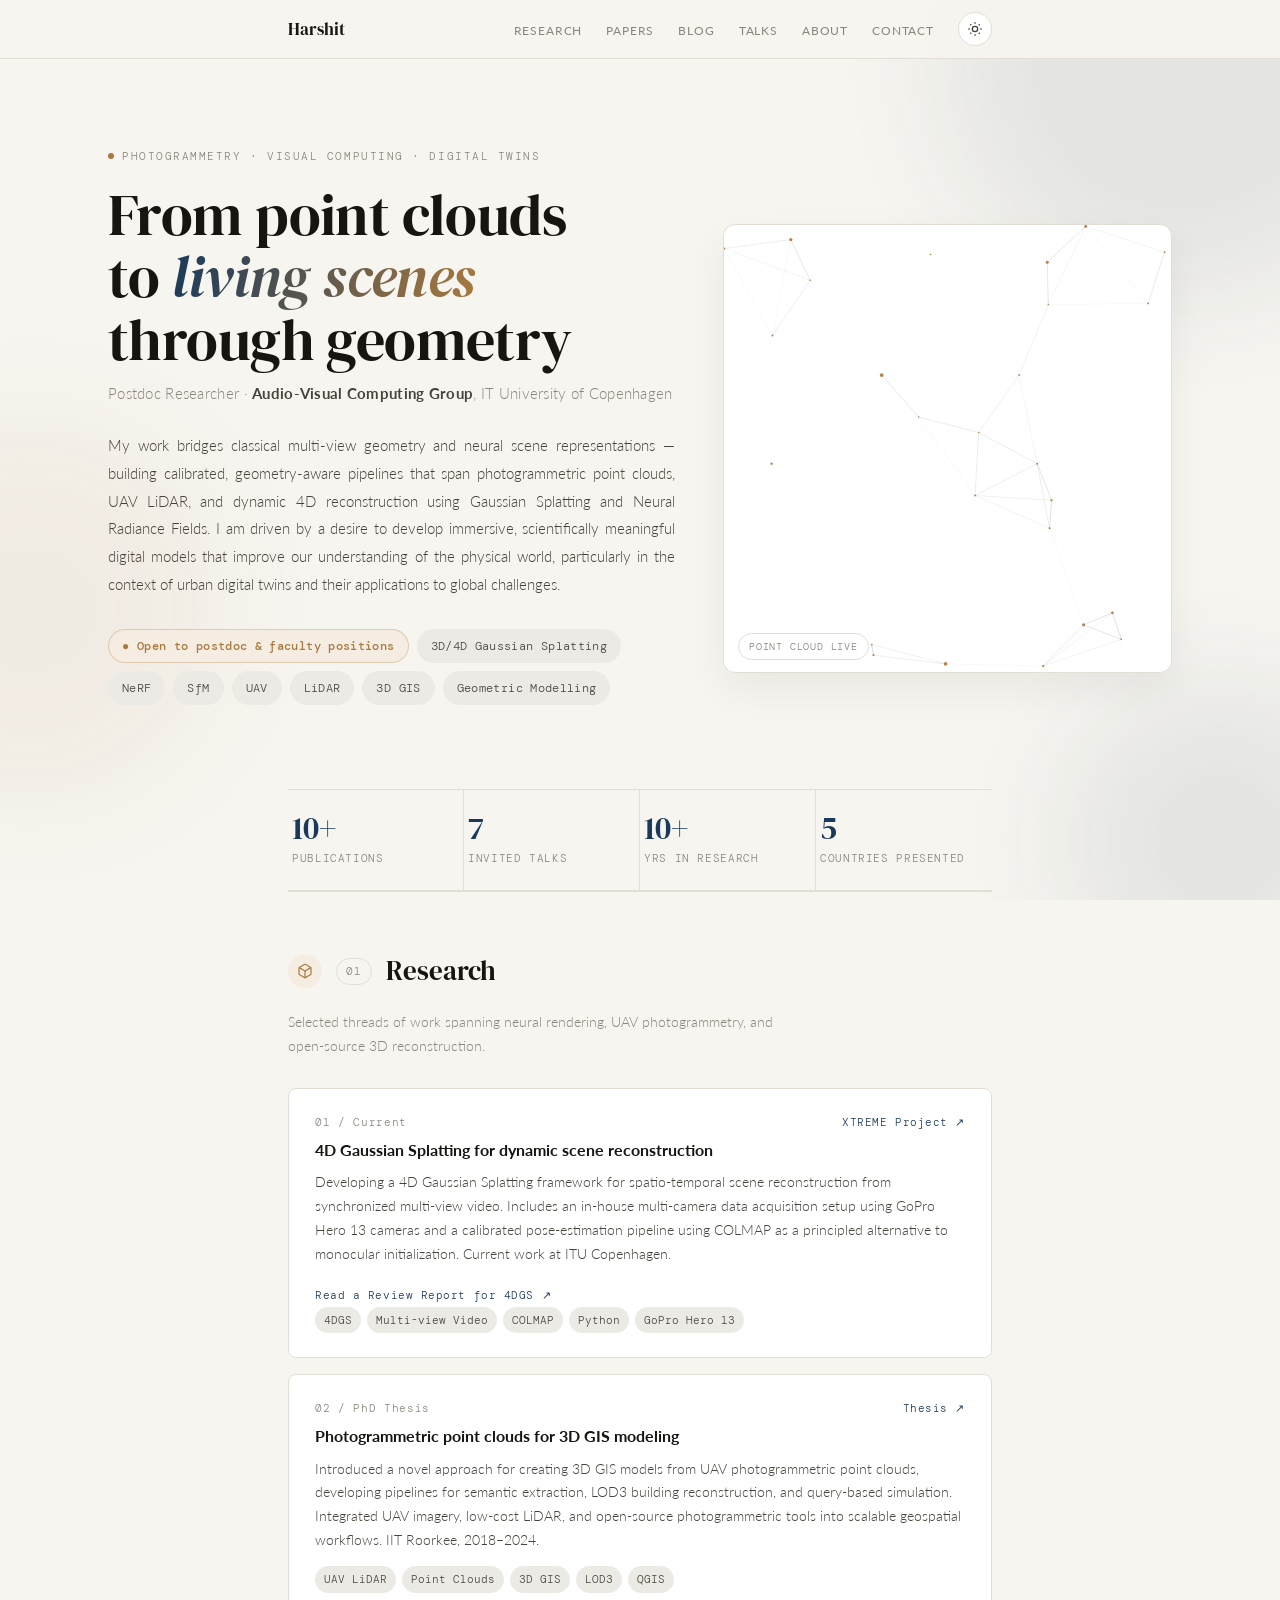
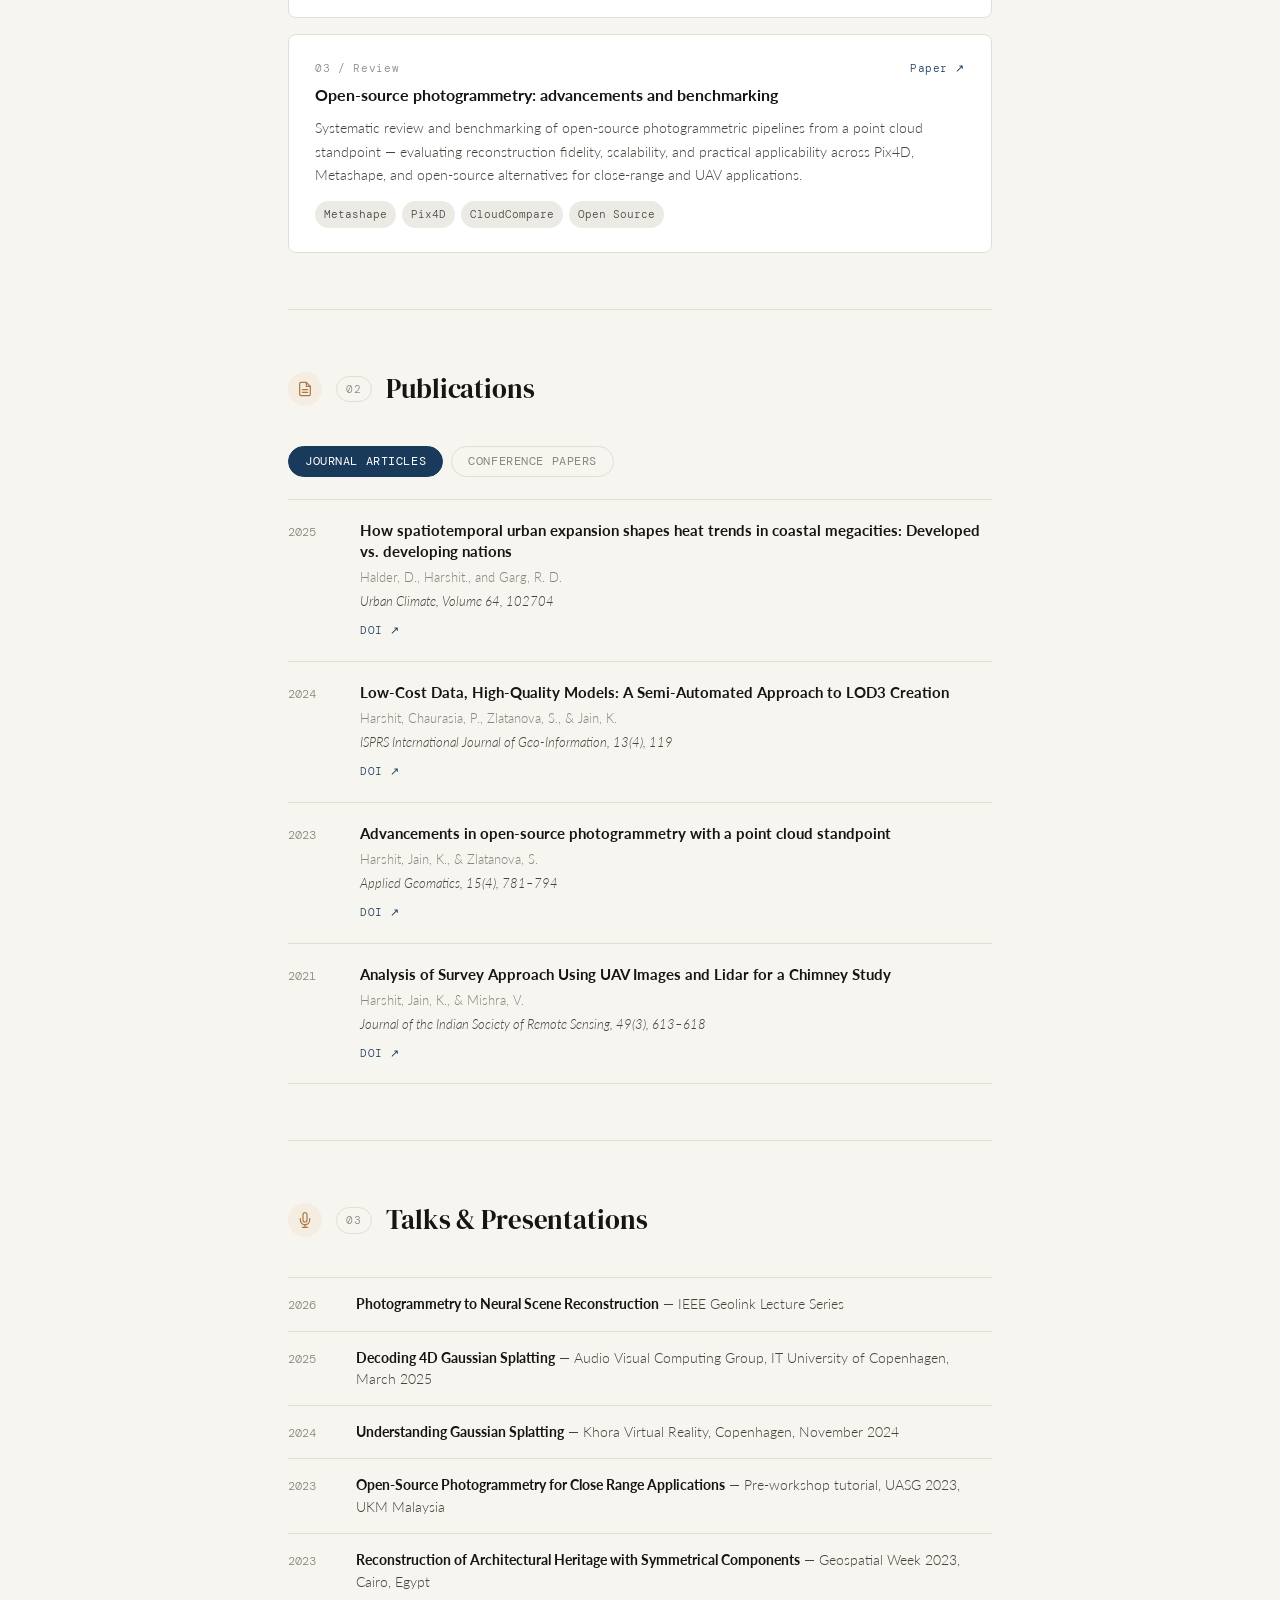
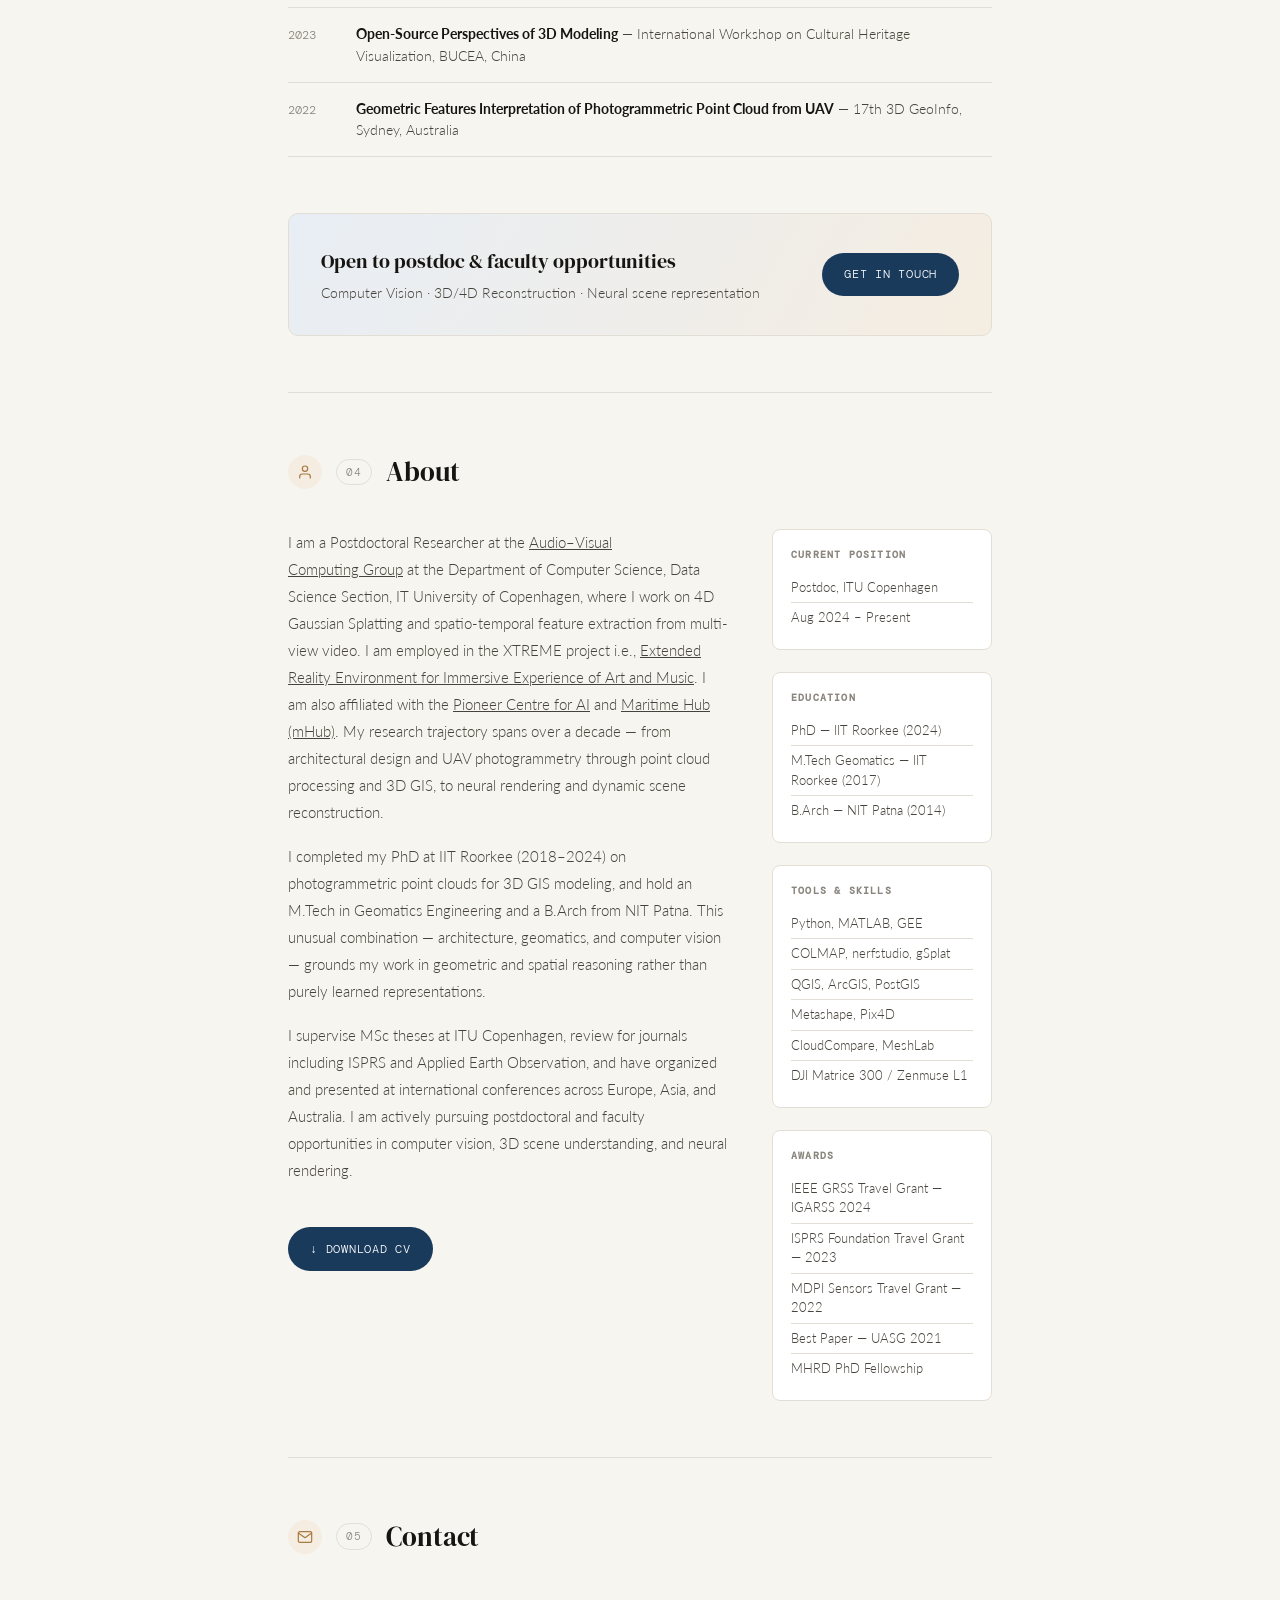
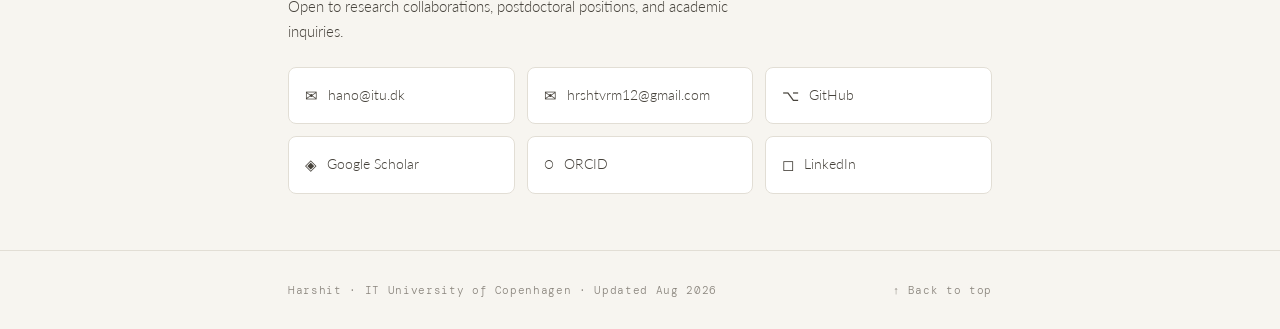
==== index.html @ 1a231827 "Fix HTML links in the about section Updated links in the about section for proper HTML formatting." ====
<!DOCTYPE html>
<html lang="en">
<head>
  <meta charset="UTF-8" />
  <meta name="viewport" content="width=device-width, initial-scale=1.0" />
  <title>Harshit — 3D Reconstruction & Neural Rendering</title>
  <meta name="description" content="Harshit — Postdoctoral Researcher, Audio-Visual Computing Group, IT University of Copenhagen. Research in 3D reconstruction, neural rendering, and digital twins." />
  <link rel="preconnect" href="https://fonts.googleapis.com" />
  <link href="https://fonts.googleapis.com/css2?family=DM+Serif+Display:ital@0;1&family=DM+Mono:wght@400;500&family=Lato:wght@300;400;700&display=swap" rel="stylesheet" />
  <style>
    :root {
      --bg: #f7f5f0;
      --surface: #ffffff;
      --surface-raised: #ffffff;
      --ink: #171511;
      --ink-mid: #47433c;
      --ink-muted: #8a857d;
      --accent: #1a3a5c;
      --accent-2: #a9793f;
      --accent-light: #e8eef5;
      --accent-2-light: #f5ede1;
      --rule: #e2ded5;
      --tag-bg: #eceae4;
      --tag-text: #4a4640;
      --link: #1a3a5c;
      --shadow: rgba(23, 21, 17, 0.06);
      --grad-a: rgba(26, 58, 92, 0.12);
      --grad-b: rgba(169, 121, 63, 0.10);
      --scheme: light;
      color-scheme: light;
    }

    html[data-theme="dark"] {
      --bg: #0f1115;
      --surface: #171a20;
      --surface-raised: #1c2027;
      --ink: #f3f1ea;
      --ink-mid: #c7c2b8;
      --ink-muted: #857f76;
      --accent: #7fa8d9;
      --accent-2: #d9ac6f;
      --accent-light: #1c2a38;
      --accent-2-light: #2b2419;
      --rule: #272b33;
      --tag-bg: #1f232b;
      --tag-text: #c7c2b8;
      --link: #7fa8d9;
      --shadow: rgba(0, 0, 0, 0.35);
      --grad-a: rgba(127, 168, 217, 0.10);
      --grad-b: rgba(217, 172, 111, 0.08);
      color-scheme: dark;
    }

    *, *::before, *::after { box-sizing: border-box; margin: 0; padding: 0; }
    html { scroll-behavior: smooth; }

    body {
      background: var(--bg);
      color: var(--ink);
      font-family: 'Lato', sans-serif;
      font-weight: 300;
      font-size: 16px;
      line-height: 1.7;
      -webkit-font-smoothing: antialiased;
      transition: background 0.3s ease, color 0.3s ease;
      overflow-x: hidden;
    }

    .wrapper { max-width: 760px; margin: 0 auto; padding: 0 28px; position: relative; }
    .wrapper.wide { max-width: 1120px; }

    a { color: inherit; }

    /* Ambient background accents */
    .bg-accent {
      position: fixed; inset: 0; z-index: -1; pointer-events: none; overflow: hidden;
    }
    .bg-accent span {
      position: absolute; border-radius: 50%; filter: blur(60px);
      opacity: 0.7; transition: opacity 0.3s ease, transform 0.6s cubic-bezier(0.16,1,0.3,1);
      will-change: transform;
    }
    .bg-accent .a1 { width: 480px; height: 480px; background: var(--grad-a); top: -180px; right: -140px; }
    .bg-accent .a2 { width: 380px; height: 380px; background: var(--grad-b); top: 420px; left: -160px; }
    .bg-accent .a3 { width: 320px; height: 320px; background: var(--grad-a); bottom: -100px; right: -100px; }

    /* Film-grain texture for depth */
    .grain {
      position: fixed; inset: 0; z-index: -1; pointer-events: none;
      opacity: 0.035; mix-blend-mode: overlay;
      background-image: url("data:image/svg+xml,%3Csvg xmlns='http://www.w3.org/2000/svg' width='200' height='200'%3E%3Cfilter id='n'%3E%3CfeTurbulence type='fractalNoise' baseFrequency='0.9' numOctaves='2' stitchTiles='stitch'/%3E%3C/filter%3E%3Crect width='100%25' height='100%25' filter='url(%23n)'/%3E%3C/svg%3E");
      background-size: 180px 180px;
      transition: opacity 0.3s ease;
    }
    html[data-theme="dark"] .grain { opacity: 0.07; mix-blend-mode: soft-light; }

    /* Nav */
    nav {
      position: sticky; top: 0; z-index: 100;
      background: color-mix(in srgb, var(--bg) 88%, transparent);
      backdrop-filter: blur(10px);
      border-bottom: 1px solid var(--rule);
      transition: background 0.3s ease, border-color 0.3s ease;
    }
    nav .wrapper {
      display: flex; align-items: center;
      justify-content: space-between; height: 58px;
    }
    .nav-name { font-family: 'DM Serif Display', serif; font-size: 17px; color: var(--ink); text-decoration: none; }
    .nav-right { display: flex; align-items: center; gap: 24px; }
    .nav-links { display: flex; gap: 24px; list-style: none; }
    .nav-links a {
      font-size: 12px; font-weight: 400; letter-spacing: 0.07em;
      text-transform: uppercase; color: var(--ink-muted); text-decoration: none;
      transition: color 0.2s; position: relative;
    }
    .nav-links a::after {
      content: ""; position: absolute; left: 0; bottom: -4px; width: 0; height: 1px;
      background: var(--accent); transition: width 0.25s ease;
    }
    .nav-links a:hover { color: var(--accent); }
    .nav-links a:hover::after { width: 100%; }

    .theme-toggle {
      width: 34px; height: 34px; border-radius: 50%;
      border: 1px solid var(--rule); background: var(--surface);
      display: flex; align-items: center; justify-content: center;
      cursor: pointer; color: var(--ink-mid); transition: border-color 0.2s, color 0.2s, transform 0.2s;
      flex-shrink: 0;
    }
    .theme-toggle:hover { border-color: var(--accent); color: var(--accent); transform: rotate(14deg); }
    .theme-toggle svg { width: 16px; height: 16px; }
    .theme-toggle .icon-moon { display: none; }
    html[data-theme="dark"] .theme-toggle .icon-sun { display: none; }
    html[data-theme="dark"] .theme-toggle .icon-moon { display: block; }

    .nav-toggle-btn {
      display: none; width: 34px; height: 34px; border-radius: 50%;
      border: 1px solid var(--rule); background: var(--surface); cursor: pointer;
      align-items: center; justify-content: center; color: var(--ink-mid);
    }

    /* Reveal-on-scroll */
    .reveal { opacity: 0; transform: translateY(22px); transition: opacity 0.7s ease, transform 0.7s ease; }
    .reveal.visible { opacity: 1; transform: translateY(0); }
    .reveal-stagger.visible .stagger-item {
      opacity: 1; transform: translateY(0);
    }
    .stagger-item {
      opacity: 0; transform: translateY(16px);
      transition: opacity 0.55s ease, transform 0.55s ease;
    }
    .reveal-stagger.visible .stagger-item:nth-child(1) { transition-delay: 0.02s; }
    .reveal-stagger.visible .stagger-item:nth-child(2) { transition-delay: 0.09s; }
    .reveal-stagger.visible .stagger-item:nth-child(3) { transition-delay: 0.16s; }
    .reveal-stagger.visible .stagger-item:nth-child(4) { transition-delay: 0.23s; }
    .reveal-stagger.visible .stagger-item:nth-child(5) { transition-delay: 0.30s; }
    .reveal-stagger.visible .stagger-item:nth-child(6) { transition-delay: 0.37s; }

    /* Hero */
    .hero { padding: 88px 0 40px; }
    .hero-eyebrow {
      font-family: 'DM Mono', monospace; font-size: 11px;
      letter-spacing: 0.14em; text-transform: uppercase;
      color: var(--ink-muted); margin-bottom: 18px;
      display: flex; align-items: center; gap: 8px;
    }
    .hero-eyebrow .dot {
      width: 6px; height: 6px; border-radius: 50%; background: var(--accent-2);
      display: inline-block; animation: pulse 2.4s ease-in-out infinite;
    }
    .hero h1 {
      font-family: 'DM Serif Display', serif;
      font-size: clamp(38px, 7vw, 58px);
      font-weight: 400; line-height: 1.08;
      color: var(--ink); margin-bottom: 10px;
      letter-spacing: -0.01em;
    }
    .hero h1 em {
      font-style: italic;
      background: linear-gradient(100deg, var(--accent), var(--accent-2));
      -webkit-background-clip: text; background-clip: text; color: transparent;
    }
    .hero-role { font-size: 14.5px; color: var(--ink-muted); margin-bottom: 26px; letter-spacing: 0.02em; }
    .hero-role strong { color: var(--ink-mid); font-weight: 700; }
    .hero-bio {
      font-size: 15px; color: var(--ink-mid);
      max-width: 600px; line-height: 1.85; margin-bottom: 30px;
    }
    .hero-chips { display: flex; flex-wrap: wrap; gap: 8px; margin-bottom: 44px; }
    .chip {
      font-size: 12px; font-family: 'DM Mono', monospace;
      padding: 6px 13px; border-radius: 100px;
      background: var(--tag-bg); color: var(--tag-text); letter-spacing: 0.03em;
      border: 1px solid transparent;
    }
    .chip.highlight {
      background: var(--accent-2-light); color: var(--accent-2);
      border-color: color-mix(in srgb, var(--accent-2) 30%, transparent);
      font-weight: 500;
    }

    /* Hero layout: text + generative visual */
    .hero-grid { display: grid; grid-template-columns: 1fr; gap: 8px; align-items: center; }
    .hero-visual {
      position: relative; aspect-ratio: 16 / 9; border-radius: 12px;
      border: 1px solid var(--rule); background: var(--surface);
      overflow: hidden; margin-bottom: 36px;
      box-shadow: 0 16px 40px var(--shadow);
    }
    .hero-visual canvas { position: absolute; inset: 0; width: 100%; height: 100%; display: block; }
    .hero-visual-label {
      position: absolute; bottom: 12px; left: 14px; z-index: 2;
      font-family: 'DM Mono', monospace; font-size: 10px; letter-spacing: 0.08em;
      text-transform: uppercase; color: var(--ink-muted);
      background: color-mix(in srgb, var(--surface) 72%, transparent);
      padding: 4px 10px; border-radius: 100px; backdrop-filter: blur(4px);
      border: 1px solid var(--rule);
    }
    @media (min-width: 900px) {
      .hero-grid { grid-template-columns: 1.2fr 0.95fr; gap: 48px; align-items: center; }
      .hero-visual { margin-bottom: 0; aspect-ratio: 1 / 1; }
    }

    /* Stats strip */
    .stats-strip {
      display: grid; grid-template-columns: repeat(4, 1fr);
      border-top: 1px solid var(--rule); border-bottom: 1px solid var(--rule);
    }
    .stat {
      padding: 22px 4px; text-align: left; border-right: 1px solid var(--rule);
    }
    .stat:last-child { border-right: none; }
    .stat-num {
      font-family: 'DM Serif Display', serif; font-size: clamp(24px, 4vw, 32px);
      color: var(--accent); line-height: 1; margin-bottom: 6px;
    }
    .stat-label {
      font-family: 'DM Mono', monospace; font-size: 10.5px; letter-spacing: 0.06em;
      text-transform: uppercase; color: var(--ink-muted);
    }

    /* Section */
    section {
      padding: 56px 0; border-top: 1px solid var(--rule);
    }
    .section-header { display: flex; align-items: center; gap: 14px; margin-bottom: 34px; }
    .section-header h2 { font-family: 'DM Serif Display', serif; font-size: 27px; font-weight: 400; letter-spacing: -0.005em; }
    .section-num {
      font-family: 'DM Mono', monospace; font-size: 11px; color: var(--ink-muted); letter-spacing: 0.1em;
      border: 1px solid var(--rule); border-radius: 100px; padding: 3px 9px;
    }
    .section-icon {
      display: flex; align-items: center; justify-content: center;
      width: 34px; height: 34px; flex-shrink: 0; border-radius: 50%;
      background: var(--accent-2-light); color: var(--accent-2);
    }
    .section-icon svg { width: 16px; height: 16px; }
    .section-lead {
      font-size: 14px; color: var(--ink-muted); margin-top: -18px; margin-bottom: 30px; max-width: 520px;
    }

    /* Research cards */
    .research-grid { display: flex; flex-direction: column; gap: 16px; }
    .r-card {
      background: var(--surface); border: 1px solid var(--rule);
      border-radius: 8px; padding: 24px 26px;
      transition: border-color 0.25s, box-shadow 0.25s, transform 0.25s;
      position: relative; overflow: hidden;
    }
    .r-card::before {
      content: ""; position: absolute; left: 0; top: 0; bottom: 0; width: 3px;
      background: linear-gradient(180deg, var(--accent), var(--accent-2));
      opacity: 0; transition: opacity 0.25s;
    }
    .r-card:hover { border-color: color-mix(in srgb, var(--accent) 35%, var(--rule)); box-shadow: 0 10px 28px var(--shadow); transform: translateY(-2px); }
    .r-card:hover::before { opacity: 1; }
    .r-card-top { display: flex; justify-content: space-between; align-items: flex-start; gap: 16px; margin-bottom: 9px; }
    .r-card-index {
      font-family: 'DM Mono', monospace; font-size: 11px; color: var(--ink-muted);
      display: block; margin-bottom: 8px; letter-spacing: 0.06em;
    }
    .r-card h3 { font-size: 15.5px; font-weight: 700; color: var(--ink); line-height: 1.4; }
    .r-card-links { display: flex; gap: 12px; flex-shrink: 0; }
    .r-link {
      font-family: 'DM Mono', monospace; font-size: 11px; letter-spacing: 0.05em;
      color: var(--link); text-decoration: none;
      border-bottom: 1px solid transparent; transition: border-color 0.2s;
      white-space: nowrap;
    }
    .r-link:hover { border-bottom-color: var(--link); }
    .r-card p { font-size: 14px; color: var(--ink-mid); line-height: 1.7; margin-bottom: 14px; }
    .r-tags { display: flex; flex-wrap: wrap; gap: 6px; }
    .r-tag {
      font-family: 'DM Mono', monospace; font-size: 11px;
      padding: 4px 9px; background: var(--tag-bg); color: var(--tag-text); border-radius: 100px;
    }

    /* Publications */
    .pub-tabs { display: flex; gap: 8px; margin-bottom: 4px; }
    .pub-tab {
      font-family: 'DM Mono', monospace; font-size: 11.5px; letter-spacing: 0.05em;
      text-transform: uppercase; color: var(--ink-muted); background: none;
      border: 1px solid var(--rule); border-radius: 100px; padding: 7px 16px;
      cursor: pointer; transition: all 0.2s;
    }
    .pub-tab:hover { color: var(--accent); border-color: var(--accent); }
    .pub-tab.active { background: var(--accent); color: #fff; border-color: var(--accent); }
    html[data-theme="dark"] .pub-tab.active { color: #10131a; }

    .pub-list { display: flex; flex-direction: column; margin-top: 22px; }
    .pub-group { display: none; }
    .pub-group.active { display: block; }
    .pub-item {
      display: grid; grid-template-columns: 56px 1fr;
      gap: 0 16px; padding: 20px 0; border-bottom: 1px solid var(--rule);
      transition: padding-left 0.25s;
    }
    .pub-item:hover { padding-left: 6px; }
    .pub-item:first-child { border-top: 1px solid var(--rule); }
    .pub-year { font-family: 'DM Mono', monospace; font-size: 12px; color: var(--ink-muted); padding-top: 2px; }
    .pub-title { font-size: 14.5px; font-weight: 700; color: var(--ink); margin-bottom: 4px; line-height: 1.45; }
    .pub-authors { font-size: 13px; color: var(--ink-muted); margin-bottom: 2px; }
    .pub-venue { font-size: 13px; color: var(--ink-mid); font-style: italic; margin-bottom: 9px; }
    .pub-actions { display: flex; gap: 14px; }
    .pub-action {
      font-family: 'DM Mono', monospace; font-size: 11px; letter-spacing: 0.05em;
      color: var(--link); text-decoration: none;
      border-bottom: 1px solid transparent; transition: border-color 0.2s;
    }
    .pub-action:hover { border-bottom-color: var(--link); }

    /* Talks */
    .talk-list { display: flex; flex-direction: column; gap: 0; position: relative; }
    .talk-item {
      display: grid; grid-template-columns: 52px 1fr;
      gap: 0 16px; padding: 15px 0; border-bottom: 1px solid var(--rule);
      font-size: 14px; transition: padding-left 0.25s;
    }
    .talk-item:hover { padding-left: 6px; }
    .talk-item:first-child { border-top: 1px solid var(--rule); }
    .talk-year { font-family: 'DM Mono', monospace; font-size: 12px; color: var(--ink-muted); padding-top: 2px; }
    .talk-title { color: var(--ink-mid); line-height: 1.55; }
    .talk-title strong { font-weight: 700; color: var(--ink); }

    /* CTA banner */
    .cta-banner {
      background: linear-gradient(120deg, var(--accent-light), var(--accent-2-light));
      border: 1px solid var(--rule); border-radius: 10px;
      padding: 30px 32px; display: flex; align-items: center; justify-content: space-between;
      gap: 20px; flex-wrap: wrap;
    }
    .cta-banner h3 { font-family: 'DM Serif Display', serif; font-size: 20px; font-weight: 400; margin-bottom: 4px; }
    .cta-banner p { font-size: 13.5px; color: var(--ink-mid); }
    .cta-btn {
      font-family: 'DM Mono', monospace; font-size: 12px; letter-spacing: 0.06em;
      text-transform: uppercase; color: #fff; background: var(--accent);
      padding: 11px 22px; border-radius: 100px; text-decoration: none;
      white-space: nowrap; transition: opacity 0.2s, transform 0.2s;
    }
    html[data-theme="dark"] .cta-btn { color: #10131a; }
    .cta-btn:hover { opacity: 0.88; transform: translateY(-1px); }

    /* About */
    .about-body { display: grid; grid-template-columns: 1fr 220px; gap: 44px; align-items: start; }
    .about-text p { font-size: 15px; color: var(--ink-mid); margin-bottom: 17px; line-height: 1.8; }
    .about-text p:last-child { margin-bottom: 0; }
    .about-sidebar { display: flex; flex-direction: column; gap: 22px; }
    .sidebar-block {
      background: var(--surface); border: 1px solid var(--rule); border-radius: 8px; padding: 16px 18px;
      transition: border-color 0.2s;
    }
    .sidebar-block:hover { border-color: color-mix(in srgb, var(--accent) 30%, var(--rule)); }
    .sidebar-block h4 {
      font-family: 'DM Mono', monospace; font-size: 10px;
      letter-spacing: 0.12em; text-transform: uppercase;
      color: var(--ink-muted); margin-bottom: 10px;
    }
    .sidebar-block ul { list-style: none; }
    .sidebar-block li {
      font-size: 13px; color: var(--ink-mid);
      padding: 5px 0; border-bottom: 1px solid var(--rule); line-height: 1.5;
    }
    .sidebar-block li:last-child { border-bottom: none; }
    .cv-download {
      display: inline-flex; align-items: center; gap: 8px; margin-top: 26px;
      font-family: 'DM Mono', monospace; font-size: 12px;
      letter-spacing: 0.06em; text-transform: uppercase;
      color: #fff; background: var(--accent);
      padding: 12px 22px; border-radius: 100px; text-decoration: none;
      transition: opacity 0.2s, transform 0.2s;
    }
    html[data-theme="dark"] .cv-download { color: #10131a; }
    .cv-download:hover { opacity: 0.88; transform: translateY(-1px); }

    /* Contact */
    .contact-grid { display: grid; grid-template-columns: repeat(auto-fit, minmax(190px, 1fr)); gap: 12px; margin-top: 8px; }
    .contact-link {
      display: flex; align-items: center; gap: 10px;
      font-size: 13.5px; color: var(--ink-mid); text-decoration: none;
      padding: 15px 16px; border: 1px solid var(--rule);
      border-radius: 8px; background: var(--surface);
      transition: border-color 0.2s, color 0.2s, transform 0.2s, box-shadow 0.2s;
    }
    .contact-link:hover { border-color: var(--accent); color: var(--accent); transform: translateY(-2px); box-shadow: 0 8px 20px var(--shadow); }
    .contact-icon { font-size: 15px; flex-shrink: 0; }

    /* Footer */
    footer { border-top: 1px solid var(--rule); padding: 30px 0; }
    footer .wrapper { display: flex; justify-content: space-between; align-items: center; flex-wrap: wrap; gap: 10px; }
    footer p { font-family: 'DM Mono', monospace; font-size: 11px; letter-spacing: 0.06em; color: var(--ink-muted); }
    .back-to-top {
      font-family: 'DM Mono', monospace; font-size: 11px; letter-spacing: 0.06em;
      color: var(--ink-muted); text-decoration: none; transition: color 0.2s;
    }
    .back-to-top:hover { color: var(--accent); }

    /* Scroll progress bar */
    .progress-bar {
      position: fixed; top: 0; left: 0; height: 2px; width: 0%;
      background: linear-gradient(90deg, var(--accent), var(--accent-2));
      z-index: 200; transition: width 0.1s linear;
    }

    @keyframes pulse {
      0%, 100% { opacity: 1; transform: scale(1); }
      50% { opacity: 0.4; transform: scale(0.7); }
    }

    @media (max-width: 640px) {
      .nav-links { position: fixed; top: 58px; left: 0; right: 0; background: var(--bg);
        flex-direction: column; gap: 0; border-bottom: 1px solid var(--rule);
        max-height: 0; overflow: hidden; transition: max-height 0.3s ease; }
      .nav-links.open { max-height: 320px; }
      .nav-links li { width: 100%; }
      .nav-links a { display: block; padding: 14px 28px; font-size: 12.5px; }
      .nav-toggle-btn { display: flex; }
      .about-body { grid-template-columns: 1fr; }
      .hero { padding: 56px 0 32px; }
      .stats-strip { grid-template-columns: repeat(2, 1fr); }
      .stat:nth-child(2) { border-right: none; }
      .stat:nth-child(3), .stat:nth-child(4) { border-top: 1px solid var(--rule); }
      .cta-banner { flex-direction: column; align-items: flex-start; }
    }
  </style>
</head>

<body>

<div class="progress-bar" id="progressBar"></div>
<div class="bg-accent"><span class="a1"></span><span class="a2"></span><span class="a3"></span></div>
<div class="grain"></div>

<nav>
  <div class="wrapper">
    <a href="#top" class="nav-name">Harshit</a>
    <div class="nav-right">
      <ul class="nav-links" id="navLinks">
        <li><a href="#research">Research</a></li>
        <li><a href="#publications">Papers</a></li>
        <li><a href="blog/index.html">Blog</a></li>
        <li><a href="#talks">Talks</a></li>
        <li><a href="#about">About</a></li>
        <li><a href="#contact">Contact</a></li>
      </ul>
      <button class="theme-toggle" id="themeToggle" aria-label="Toggle dark mode" type="button">
        <svg class="icon-sun" viewBox="0 0 24 24" fill="none" stroke="currentColor" stroke-width="2"><circle cx="12" cy="12" r="4"/><path d="M12 2v2M12 20v2M4.93 4.93l1.41 1.41M17.66 17.66l1.41 1.41M2 12h2M20 12h2M4.93 19.07l1.41-1.41M17.66 6.34l1.41-1.41"/></svg>
        <svg class="icon-moon" viewBox="0 0 24 24" fill="none" stroke="currentColor" stroke-width="2"><path d="M21 12.79A9 9 0 1 1 11.21 3 7 7 0 0 0 21 12.79z"/></svg>
      </button>
      <button class="nav-toggle-btn" id="navToggleBtn" aria-label="Toggle menu" type="button">
        <svg viewBox="0 0 24 24" fill="none" stroke="currentColor" stroke-width="2"><path d="M3 6h18M3 12h18M3 18h18"/></svg>
      </button>
    </div>
  </div>
</nav>

<main id="top">
  <div class="wrapper wide">

    <!-- Hero -->
    <div class="hero reveal">
      <div class="hero-grid">
        <div class="hero-text">
          <p class="hero-eyebrow"><span class="dot"></span>Photogrammetry · Visual Computing · Digital Twins</p>
          <h1>From point clouds<br>to <em>living scenes</em> through geometry</h1>
          <p class="hero-role">Postdoc Researcher · <strong>Audio-Visual Computing Group</strong>, IT University of Copenhagen</p>
          <p class="hero-bio" align="justify">
            My work bridges classical multi-view geometry and neural scene representations —
            building calibrated, geometry-aware pipelines that span photogrammetric point clouds,
            UAV LiDAR, and dynamic 4D reconstruction using Gaussian Splatting and Neural Radiance Fields.
            I am driven by a desire to develop immersive, scientifically meaningful digital models
            that improve our understanding of the physical world, particularly in the context
            of urban digital twins and their applications to global challenges.
          </p>
          <div class="hero-chips">
            <span class="chip highlight">● Open to postdoc &amp; faculty positions</span>
            <span class="chip">3D/4D Gaussian Splatting</span>
            <span class="chip">NeRF</span>
            <span class="chip">SfM</span>
            <span class="chip">UAV</span>
            <span class="chip">LiDAR</span>
            <span class="chip">3D GIS</span>
            <span class="chip">Geometric Modelling</span>
          </div>
        </div>
        <div class="hero-visual" aria-hidden="true">
          <canvas id="heroCanvas"></canvas>
          <span class="hero-visual-label">Point cloud live</span>
        </div>
      </div>
    </div>
  </div>

  <div class="wrapper">
    <div class="stats-strip reveal">
      <div class="stat"><div class="stat-num">10+</div><div class="stat-label">Publications</div></div>
      <div class="stat"><div class="stat-num">7</div><div class="stat-label">Invited Talks</div></div>
      <div class="stat"><div class="stat-num">10+</div><div class="stat-label">Yrs in Research</div></div>
      <div class="stat"><div class="stat-num">5</div><div class="stat-label">Countries Presented</div></div>
    </div>

    <!-- Research -->
    <section id="research">
      <div class="section-header reveal">
        <span class="section-icon"><svg viewBox="0 0 24 24" fill="none" stroke="currentColor" stroke-width="1.8" stroke-linecap="round" stroke-linejoin="round"><path d="M21 8a2 2 0 0 0-1-1.73l-7-4a2 2 0 0 0-2 0l-7 4A2 2 0 0 0 3 8v8a2 2 0 0 0 1 1.73l7 4a2 2 0 0 0 2 0l7-4a2 2 0 0 0 1-1.73z"/><polyline points="3.27 6.96 12 12.01 20.73 6.96"/><line x1="12" y1="22.08" x2="12" y2="12"/></svg></span>
        <span class="section-num">01</span>
        <h2>Research</h2>
      </div>
      <p class="section-lead reveal">Selected threads of work spanning neural rendering, UAV photogrammetry, and open-source 3D reconstruction.</p>
      <div class="research-grid reveal-stagger">

        <div class="r-card stagger-item">
          <div class="r-card-top">
            <div>
              <span class="r-card-index">01 / Current</span>
              <h3>4D Gaussian Splatting for dynamic scene reconstruction</h3>
            </div>
            <div class="r-card-links">
              <a class="r-link" href="https://xtremeitu.dk/" target="_blank">XTREME Project ↗</a>
            </div>
          </div>
          <p>
            Developing a 4D Gaussian Splatting framework for spatio-temporal scene reconstruction
            from synchronized multi-view video. Includes an in-house multi-camera data acquisition
            setup using GoPro Hero 13 cameras and a calibrated pose-estimation pipeline using COLMAP
            as a principled alternative to monocular initialization. Current work at ITU Copenhagen.
          </p>
            <a class="pub-action" href="blog/posts/4DGS_report.html" target="_blank">Read a Review Report for 4DGS ↗</a>
          
          <div class="r-tags">
            <span class="r-tag">4DGS</span><span class="r-tag">Multi-view Video</span>
            <span class="r-tag">COLMAP</span><span class="r-tag">Python</span><span class="r-tag">GoPro Hero 13</span>
          </div>
        </div>

        <div class="r-card stagger-item">
          <div class="r-card-top">
            <div>
              <span class="r-card-index">02 / PhD Thesis</span>
              <h3>Photogrammetric point clouds for 3D GIS modeling</h3>
            </div>
            <div class="r-card-links">
              <a class="r-link" href="http://shodhbhagirathi.iitr.ac.in:8081/jspui/handle/123456789/20438" target="_blank">Thesis ↗</a>
            </div>
          </div>
          <p>
            Introduced a novel approach for creating 3D GIS models from UAV photogrammetric point clouds,
            developing pipelines for semantic extraction, LOD3 building reconstruction, and query-based
            simulation. Integrated UAV imagery, low-cost LiDAR, and open-source photogrammetric tools
            into scalable geospatial workflows. IIT Roorkee, 2018–2024.
          </p>
          <div class="r-tags">
            <span class="r-tag">UAV LiDAR</span><span class="r-tag">Point Clouds</span>
            <span class="r-tag">3D GIS</span><span class="r-tag">LOD3</span><span class="r-tag">QGIS</span>
          </div>
        </div>

        <div class="r-card stagger-item">
          <div class="r-card-top">
            <div>
              <span class="r-card-index">03 / Review</span>
              <h3>Open-source photogrammetry: advancements and benchmarking</h3>
            </div>
            <div class="r-card-links">
              <a class="r-link" href="https://doi.org/10.1007/s12518-023-00529-4" target="_blank">Paper ↗</a>
            </div>
          </div>
          <p>
            Systematic review and benchmarking of open-source photogrammetric pipelines from a
            point cloud standpoint — evaluating reconstruction fidelity, scalability, and practical
            applicability across Pix4D, Metashape, and open-source alternatives for close-range
            and UAV applications.
          </p>
          <div class="r-tags">
            <span class="r-tag">Metashape</span><span class="r-tag">Pix4D</span>
            <span class="r-tag">CloudCompare</span><span class="r-tag">Open Source</span>
          </div>
        </div>

      </div>
    </section>

    <!-- Publications -->
    <section id="publications">
      <div class="section-header reveal">
        <span class="section-icon"><svg viewBox="0 0 24 24" fill="none" stroke="currentColor" stroke-width="1.8" stroke-linecap="round" stroke-linejoin="round"><path d="M14 2H6a2 2 0 0 0-2 2v16a2 2 0 0 0 2 2h12a2 2 0 0 0 2-2V8z"/><polyline points="14 2 14 8 20 8"/><line x1="16" y1="13" x2="8" y2="13"/><line x1="16" y1="17" x2="8" y2="17"/></svg></span>
        <span class="section-num">02</span>
        <h2>Publications</h2>
      </div>
      <div class="pub-tabs reveal">
        <button class="pub-tab active" data-target="pub-journal" type="button">Journal Articles</button>
        <button class="pub-tab" data-target="pub-conf" type="button">Conference Papers</button>
      </div>

      <div class="pub-list reveal">

        <div class="pub-group active" id="pub-journal">
          <div class="pub-item">
            <span class="pub-year">2025</span>
            <div>
              <p class="pub-title">How spatiotemporal urban expansion shapes heat trends in coastal megacities: Developed vs. developing nations</p>
              <p class="pub-authors">Halder, D., Harshit., and Garg, R. D.</p>
              <p class="pub-venue">Urban Climate, Volume 64, 102704</p>
              <div class="pub-actions">
                <a class="pub-action" href="https://doi.org/10.1016/j.uclim.2025.102704" target="_blank">DOI ↗</a>
              </div>
            </div>
          </div>

          <div class="pub-item">
            <span class="pub-year">2024</span>
            <div>
              <p class="pub-title">Low-Cost Data, High-Quality Models: A Semi-Automated Approach to LOD3 Creation</p>
              <p class="pub-authors">Harshit, Chaurasia, P., Zlatanova, S., &amp; Jain, K.</p>
              <p class="pub-venue">ISPRS International Journal of Geo-Information, 13(4), 119</p>
              <div class="pub-actions">
                <a class="pub-action" href="https://doi.org/10.3390/ijgi13040119" target="_blank">DOI ↗</a>
              </div>
            </div>
          </div>

          <div class="pub-item">
            <span class="pub-year">2023</span>
            <div>
              <p class="pub-title">Advancements in open-source photogrammetry with a point cloud standpoint</p>
              <p class="pub-authors">Harshit, Jain, K., &amp; Zlatanova, S.</p>
              <p class="pub-venue">Applied Geomatics, 15(4), 781–794</p>
              <div class="pub-actions">
                <a class="pub-action" href="https://doi.org/10.1007/s12518-023-00529-4" target="_blank">DOI ↗</a>
              </div>
            </div>
          </div>

          <div class="pub-item">
            <span class="pub-year">2021</span>
            <div>
              <p class="pub-title">Analysis of Survey Approach Using UAV Images and Lidar for a Chimney Study</p>
              <p class="pub-authors">Harshit, Jain, K., &amp; Mishra, V.</p>
              <p class="pub-venue">Journal of the Indian Society of Remote Sensing, 49(3), 613–618</p>
              <div class="pub-actions">
                <a class="pub-action" href="https://doi.org/10.1007/s12524-020-01243-z" target="_blank">DOI ↗</a>
              </div>
            </div>
          </div>
        </div>

       <div class="pub-group" id="pub-conf">
          <div class="pub-item">
            <span class="pub-year">2025</span>
            <div>
              <p class="pub-title">3D Local Climate Zone Modeling and Digital Twin Integration for Advanced Climate Resilience using AI</p>
              <p class="pub-authors">Halder, D., Harshit, H., and Garg, R. D.</p>
              <p class="pub-venue">12th International Conference on Urban Climate (ICUC12), Rotterdam</p>
              <div class="pub-actions">
                <a class="pub-action" href="https://doi.org/10.5194/icuc12-954" target="_blank">DOI ↗</a>
              </div>
            </div>
          </div>
 
          <div class="pub-item">
            <span class="pub-year">2023</span>
            <div>
              <p class="pub-title">Analysis of Shadow Interference on Chromatic Information in Unmanned Aerial Vehicle Optical Imagery</p>
              <p class="pub-authors">Kushwaha, S. K. P., Dali, A., Harshit, Singh, C. H., Rai, A., &amp; Jain, K.</p>
              <p class="pub-venue">2023 IEEE India Geoscience and Remote Sensing Symposium (InGARSS)</p>
              <div class="pub-actions">
                <a class="pub-action" href="https://doi.org/10.1109/ingarss59135.2023.10490379" target="_blank">DOI ↗</a>
              </div>
            </div>
          </div>
 
          <div class="pub-item">
            <span class="pub-year">2023</span>
            <div>
              <p class="pub-title">Reconstruction of Architectural Heritage with Symmetrical Components</p>
              <p class="pub-authors">Harshit, Jain, K., Zlatanova, S., &amp; Halder, D.</p>
              <p class="pub-venue">ISPRS Annals, Geospatial Week 2023, Cairo</p>
              <div class="pub-actions">
                <a class="pub-action" href="https://doi.org/10.5194/isprs-annals-x-1-w1-2023-191-2023" target="_blank">DOI ↗</a>
              </div>
            </div>
          </div>
 
          <div class="pub-item">
            <span class="pub-year">2023</span>
            <div>
              <p class="pub-title">Assessment of Fly Ash Inundation using UAV Photogrammetry</p>
              <p class="pub-authors">Harshit, Kamal Jain</p>
              <p class="pub-venue">AGU Fall Meeting 2023, Chicago, IL — Abstract ID: 1080769</p>
            </div>
          </div>
 
          <div class="pub-item">
            <span class="pub-year">2023</span>
            <div>
              <p class="pub-title">Augmentation of Urban Atmosphere Through Amalgamation of Geospatial &amp; Anthropogenic Data</p>
              <p class="pub-authors">Halder, D., Harshit, H., Rai, A., &amp; Garg, R. D.</p>
              <p class="pub-venue">IGARSS 2023 — IEEE International Geoscience and Remote Sensing Symposium</p>
              <div class="pub-actions">
                <a class="pub-action" href="https://doi.org/10.1109/igarss52108.2023.10281815" target="_blank">DOI ↗</a>
              </div>
            </div>
          </div>
 
          <div class="pub-item">
            <span class="pub-year">2023</span>
            <div>
              <p class="pub-title">Quality Assessment of UAV Data using Multiple RTK Reference Stations</p>
              <p class="pub-authors">Singh, C. H., Rai, A., Harshit, Mishra, V., Kushwaha, S. K. P., &amp; Jain, K.</p>
              <p class="pub-venue">2023 International Conference on Machine Intelligence for GeoAnalytics and Remote Sensing (MIGARS)</p>
              <div class="pub-actions">
                <a class="pub-action" href="https://doi.org/10.1109/migars57353.2023.10064555" target="_blank">DOI ↗</a>
              </div>
            </div>
          </div>
 
          <div class="pub-item">
            <span class="pub-year">2023</span>
            <div>
              <p class="pub-title">Solar Roof Panel Extraction from UAV Photogrammetric Point Cloud</p>
              <p class="pub-authors">Kushwaha, S. K. P., Harshit, &amp; Jain, K.</p>
              <p class="pub-venue">Lecture Notes in Civil Engineering, 173–185</p>
              <div class="pub-actions">
                <a class="pub-action" href="https://doi.org/10.1007/978-3-031-19309-5_13" target="_blank">DOI ↗</a>
              </div>
            </div>
          </div>
 
          <div class="pub-item">
            <span class="pub-year">2023</span>
            <div>
              <p class="pub-title">Elevation Data Acquisition Accuracy Assessment for ESRI Drone2Map, Agisoft Metashape, and Pix4Dmapper UAV Photogrammetry Software</p>
              <p class="pub-authors">Tyagi, D., Mishra, V., &amp; Verma, H.</p>
              <p class="pub-venue">Lecture Notes in Civil Engineering, 121–131 (Book Chapter)</p>
              <div class="pub-actions">
                <a class="pub-action" href="https://doi.org/10.1007/978-3-031-19309-5_9" target="_blank">DOI ↗</a>
              </div>
            </div>
          </div>
 
          <div class="pub-item">
            <span class="pub-year">2022</span>
            <div>
              <p class="pub-title">Geometric Features Interpretation of Photogrammetric Point Cloud from Unmanned Aerial Vehicle</p>
              <p class="pub-authors">Harshit, Kushwaha, S. K. P., &amp; Jain, K.</p>
              <p class="pub-venue">ISPRS Annals, 17th 3D GeoInfo, Sydney</p>
              <div class="pub-actions">
                <a class="pub-action" href="https://doi.org/10.5194/isprs-annals-x-4-w2-2022-83-2022" target="_blank">DOI ↗</a>
              </div>
            </div>
          </div>
 
          <div class="pub-item">
            <span class="pub-year">2022</span>
            <div>
              <p class="pub-title">Augmented Reality in Education and Remote Sensing</p>
              <p class="pub-authors">Rai, A., Harshit, Jain, K., &amp; Khoshelham, K.</p>
              <p class="pub-venue">IGARSS 2022 — IEEE International Geoscience and Remote Sensing Symposium</p>
              <div class="pub-actions">
                <a class="pub-action" href="https://doi.org/10.1109/igarss46834.2022.9884101" target="_blank">DOI ↗</a>
              </div>
            </div>
          </div>
 
          <div class="pub-item">
            <span class="pub-year">2022</span>
            <div>
              <p class="pub-title">Application of UAV Swarm Semi-Autonomous System for the Linear Photogrammetric Survey</p>
              <p class="pub-authors">Singh, C., Mishra, V., Harshit, H., Jain, K., &amp; Mokros, M.</p>
              <p class="pub-venue">The International Archives of the Photogrammetry, Remote Sensing and Spatial Information Sciences, XLIII-B1-2022, 407–413</p>
              <div class="pub-actions">
                <a class="pub-action" href="https://doi.org/10.5194/isprs-archives-xliii-b1-2022-407-2022" target="_blank">DOI ↗</a>
              </div>
            </div>
          </div>
        </div>
 
      </div>
    </section>

    <!-- Talks -->
    <section id="talks">
      <div class="section-header reveal">
        <span class="section-icon"><svg viewBox="0 0 24 24" fill="none" stroke="currentColor" stroke-width="1.8" stroke-linecap="round" stroke-linejoin="round"><path d="M12 1a3 3 0 0 0-3 3v8a3 3 0 0 0 6 0V4a3 3 0 0 0-3-3z"/><path d="M19 10v2a7 7 0 0 1-14 0v-2"/><line x1="12" y1="19" x2="12" y2="23"/><line x1="8" y1="23" x2="16" y2="23"/></svg></span>
        <span class="section-num">03</span>
        <h2>Talks &amp; Presentations</h2>
      </div>
      <div class="talk-list reveal-stagger">
        <div class="talk-item stagger-item">
          <span class="talk-year">2026</span>
          <span class="talk-title"><strong>Photogrammetry to Neural Scene Reconstruction</strong> — IEEE Geolink Lecture Series</span>
        </div>
        <div class="talk-item stagger-item">
          <span class="talk-year">2025</span>
          <span class="talk-title"><strong>Decoding 4D Gaussian Splatting</strong> — Audio Visual Computing Group, IT University of Copenhagen, March 2025</span>
        </div>
        <div class="talk-item stagger-item">
          <span class="talk-year">2024</span>
          <span class="talk-title"><strong>Understanding Gaussian Splatting</strong> — Khora Virtual Reality, Copenhagen, November 2024</span>
        </div>
        <div class="talk-item stagger-item">
          <span class="talk-year">2023</span>
          <span class="talk-title"><strong>Open-Source Photogrammetry for Close Range Applications</strong> — Pre-workshop tutorial, UASG 2023, UKM Malaysia</span>
        </div>
        <div class="talk-item stagger-item">
          <span class="talk-year">2023</span>
          <span class="talk-title"><strong>Reconstruction of Architectural Heritage with Symmetrical Components</strong> — Geospatial Week 2023, Cairo, Egypt</span>
        </div>
        <div class="talk-item stagger-item">
          <span class="talk-year">2023</span>
          <span class="talk-title"><strong>Open-Source Perspectives of 3D Modeling</strong> — International Workshop on Cultural Heritage Visualization, BUCEA, China</span>
        </div>
        <div class="talk-item stagger-item">
          <span class="talk-year">2022</span>
          <span class="talk-title"><strong>Geometric Features Interpretation of Photogrammetric Point Cloud from UAV</strong> — 17th 3D GeoInfo, Sydney, Australia</span>
        </div>
      </div>
    </section>

    <!-- CTA -->
    <section style="border-top:none; padding-top:0;">
      <div class="cta-banner reveal">
        <div>
          <h3>Open to postdoc &amp; faculty opportunities</h3>
          <p>Computer Vision · 3D/4D Reconstruction · Neural scene representation</p>
        </div>
        <a class="cta-btn" href="#contact">Get in touch</a>
      </div>
    </section>

    <!-- About -->
    <section id="about">
      <div class="section-header reveal">
        <span class="section-icon"><svg viewBox="0 0 24 24" fill="none" stroke="currentColor" stroke-width="1.8" stroke-linecap="round" stroke-linejoin="round"><path d="M20 21v-2a4 4 0 0 0-4-4H8a4 4 0 0 0-4 4v2"/><circle cx="12" cy="7" r="4"/></svg></span>
        <span class="section-num">04</span>
        <h2>About</h2>
      </div>
      <div class="about-body reveal">
        <div class="about-text">
          <p>
            I am a Postdoctoral Researcher at the <a href="https://avc.itu.dk/">Audio–Visual Computing Group</a>
            at the Department of Computer Science, Data Science Section, IT University of
            Copenhagen, where I work on 4D Gaussian Splatting and spatio-temporal feature extraction
            from multi-view video. I am employed in the XTREME project i.e., <a href="https://pure.itu.dk/da/projects/extended-reality-
            environment-for-immersive-experience-of-art-and-/">Extended Reality Environment 
            for Immersive Experience of Art and Music</a>. I am also affiliated with the <a href="https://www.aicentre.dk/">Pioneer 
            Centre for AI</a> and <a href="https://mhub.itu.dk/People">Maritime Hub (mHub)</a>. 
            My research trajectory spans over a decade — from architectural design and UAV photogrammetry 
            through point cloud processing and 3D GIS, to neural rendering and dynamic scene reconstruction.
          </p>
          <p>
            I completed my PhD at IIT Roorkee (2018–2024) on photogrammetric point clouds for 3D GIS
            modeling, and hold an M.Tech in Geomatics Engineering and a B.Arch from NIT Patna.
            This unusual combination — architecture, geomatics, and computer vision — grounds my
            work in geometric and spatial reasoning rather than purely learned representations.
          </p>
          <p>
            I supervise MSc theses at ITU Copenhagen, review for journals including ISPRS and
            Applied Earth Observation, and have organized and presented at international
            conferences across Europe, Asia, and Australia. I am actively pursuing postdoctoral
            and faculty opportunities in computer vision, 3D scene understanding, and neural rendering.
          </p>
          <a class="cv-download" href="assets/CV_harshit.pdf" target="_blank">↓ Download CV</a>
        </div>
        <div class="about-sidebar">
          <div class="sidebar-block">
            <h4>Current Position</h4>
            <ul>
              <li>Postdoc, ITU Copenhagen</li>
              <li>Aug 2024 – Present</li>
            </ul>
          </div>
          <div class="sidebar-block">
            <h4>Education</h4>
            <ul>
              <li>PhD — IIT Roorkee (2024)</li>
              <li>M.Tech Geomatics — IIT Roorkee (2017)</li>
              <li>B.Arch — NIT Patna (2014)</li>
            </ul>
          </div>
          <div class="sidebar-block">
            <h4>Tools &amp; Skills</h4>
            <ul>
              <li>Python, MATLAB, GEE</li>
              <li>COLMAP, nerfstudio, gSplat</li>
              <li>QGIS, ArcGIS, PostGIS</li>
              <li>Metashape, Pix4D</li>
              <li>CloudCompare, MeshLab</li>
              <li>DJI Matrice 300 / Zenmuse L1</li>
            </ul>
          </div>
          <div class="sidebar-block">
            <h4>Awards</h4>
            <ul>
              <li>IEEE GRSS Travel Grant — IGARSS 2024</li>
              <li>ISPRS Foundation Travel Grant — 2023</li>
              <li>MDPI Sensors Travel Grant — 2022</li>
              <li>Best Paper — UASG 2021</li>
              <li>MHRD PhD Fellowship</li>
            </ul>
          </div>
        </div>
      </div>
    </section>

    <!-- Contact -->
    <section id="contact">
      <div class="section-header reveal">
        <span class="section-icon"><svg viewBox="0 0 24 24" fill="none" stroke="currentColor" stroke-width="1.8" stroke-linecap="round" stroke-linejoin="round"><path d="M4 4h16c1.1 0 2 .9 2 2v12c0 1.1-.9 2-2 2H4c-1.1 0-2-.9-2-2V6c0-1.1.9-2 2-2z"/><polyline points="22,6 12,13 2,6"/></svg></span>
        <span class="section-num">05</span>
        <h2>Contact</h2>
      </div>
      <p class="reveal" style="font-size:15px; color:var(--ink-mid); margin-bottom:22px; max-width:480px;">
        Open to research collaborations, postdoctoral positions, and academic inquiries.
      </p>
      <div class="contact-grid reveal-stagger">
        <a class="contact-link stagger-item" href="mailto:hano@itu.dk"><span class="contact-icon">✉</span>hano@itu.dk</a>
        <a class="contact-link stagger-item" href="mailto:hrshtvrm12@gmail.com"><span class="contact-icon">✉</span>hrshtvrm12@gmail.com</a>
        <a class="contact-link stagger-item" href="https://github.com/harshitvrm" target="_blank"><span class="contact-icon">⌥</span>GitHub</a>
        <a class="contact-link stagger-item" href="https://scholar.google.com/citations?user=nVrEmyUAAAAJ&hl=en" target="_blank"><span class="contact-icon">◈</span>Google Scholar</a>
        <a class="contact-link stagger-item" href="https://orcid.org/0000-0003-0636-0077" target="_blank"><span class="contact-icon">○</span>ORCID</a>
        <a class="contact-link stagger-item" href="https://www.linkedin.com/in/harshit-phd-b3180747/" target="_blank"><span class="contact-icon">◻</span>LinkedIn</a>
      </div>
    </section>

  </div>
</main>

<footer>
  <div class="wrapper">
    <p>Harshit · IT University of Copenhagen · Updated Aug 2026</p>
    <a class="back-to-top" href="#top">↑ Back to top</a>
  </div>
</footer>

<script>
  // Theme toggle with persistence + system preference default
  (function () {
    const root = document.documentElement;
    const stored = localStorage.getItem('theme');
    const prefersDark = window.matchMedia('(prefers-color-scheme: dark)').matches;
    if (stored === 'dark' || (!stored && prefersDark)) root.setAttribute('data-theme', 'dark');

    const btn = document.getElementById('themeToggle');
    btn.addEventListener('click', function () {
      const isDark = root.getAttribute('data-theme') === 'dark';
      if (isDark) {
        root.removeAttribute('data-theme');
        localStorage.setItem('theme', 'light');
      } else {
        root.setAttribute('data-theme', 'dark');
        localStorage.setItem('theme', 'dark');
      }
    });
  })();

  // Mobile nav toggle
  (function () {
    const navToggle = document.getElementById('navToggleBtn');
    const navLinks = document.getElementById('navLinks');
    navToggle.addEventListener('click', function () {
      navLinks.classList.toggle('open');
    });
    navLinks.querySelectorAll('a').forEach(function (a) {
      a.addEventListener('click', function () { navLinks.classList.remove('open'); });
    });
  })();

  // Publication tabs
  (function () {
    const tabs = document.querySelectorAll('.pub-tab');
    tabs.forEach(function (tab) {
      tab.addEventListener('click', function () {
        tabs.forEach(function (t) { t.classList.remove('active'); });
        tab.classList.add('active');
        document.querySelectorAll('.pub-group').forEach(function (g) { g.classList.remove('active'); });
        document.getElementById(tab.dataset.target).classList.add('active');
      });
    });
  })();

  // Scroll-triggered reveal animations
  (function () {
    const els = document.querySelectorAll('.reveal, .reveal-stagger');
    const io = new IntersectionObserver(function (entries) {
      entries.forEach(function (entry) {
        if (entry.isIntersecting) {
          entry.target.classList.add('visible');
          io.unobserve(entry.target);
        }
      });
    }, { threshold: 0.12, rootMargin: '0px 0px -40px 0px' });
    els.forEach(function (el) { io.observe(el); });
  })();

  // Scroll progress bar
  (function () {
    const bar = document.getElementById('progressBar');
    window.addEventListener('scroll', function () {
      const h = document.documentElement;
      const scrolled = (h.scrollTop) / (h.scrollHeight - h.clientHeight) * 100;
      bar.style.width = scrolled + '%';
    }, { passive: true });
  })();

  // Ambient blob parallax (desktop pointer only, respects reduced motion)
  (function () {
    const accents = document.querySelectorAll('.bg-accent span');
    const fine = window.matchMedia('(pointer: fine)').matches;
    const reduceMotion = window.matchMedia('(prefers-reduced-motion: reduce)').matches;
    if (!accents.length || !fine || reduceMotion) return;
    window.addEventListener('mousemove', function (e) {
      const x = (e.clientX / window.innerWidth - 0.5);
      const y = (e.clientY / window.innerHeight - 0.5);
      accents.forEach(function (el, i) {
        const depth = (i + 1) * 12;
        el.style.transform = 'translate3d(' + (x * depth).toFixed(1) + 'px,' + (y * depth).toFixed(1) + 'px,0)';
      });
    }, { passive: true });
  })();

  // Hero visual: generative point-cloud / network canvas
  (function () {
    const canvas = document.getElementById('heroCanvas');
    if (!canvas || !canvas.getContext) return;
    const ctx = canvas.getContext('2d');
    const reduceMotion = window.matchMedia('(prefers-reduced-motion: reduce)').matches;
    let particles = [], W = 0, H = 0, DPR = 1, raf = null;

    function cssVar(name, fallback) {
      const v = getComputedStyle(document.documentElement).getPropertyValue(name);
      return v ? v.trim() : fallback;
    }

    function resize() {
      const rect = canvas.getBoundingClientRect();
      DPR = Math.min(window.devicePixelRatio || 1, 2);
      W = canvas.width = Math.max(1, Math.round(rect.width * DPR));
      H = canvas.height = Math.max(1, Math.round(rect.height * DPR));
    }

    function initParticles() {
      let count = Math.round((W * H) / (16000 * DPR * DPR));
      count = Math.max(26, Math.min(70, count));
      particles = [];
      for (let i = 0; i < count; i++) {
        particles.push({
          x: Math.random() * W,
          y: Math.random() * H,
          vx: (Math.random() - 0.5) * 0.3 * DPR,
          vy: (Math.random() - 0.5) * 0.3 * DPR,
          r: (Math.random() * 1.3 + 0.7) * DPR
        });
      }
    }

    function draw() {
      ctx.clearRect(0, 0, W, H);
      const dot = cssVar('--accent-2', '#a9793f');
      const line = cssVar('--accent', '#1a3a5c');
      const maxDist = 120 * DPR;

      if (!reduceMotion) {
        for (let i = 0; i < particles.length; i++) {
          const p = particles[i];
          p.x += p.vx; p.y += p.vy;
          if (p.x <= 0 || p.x >= W) p.vx *= -1;
          if (p.y <= 0 || p.y >= H) p.vy *= -1;
          p.x = Math.max(0, Math.min(W, p.x));
          p.y = Math.max(0, Math.min(H, p.y));
        }
      }

      for (let i = 0; i < particles.length; i++) {
        for (let j = i + 1; j < particles.length; j++) {
          const a = particles[i], b = particles[j];
          const dx = a.x - b.x, dy = a.y - b.y;
          const dist = Math.sqrt(dx * dx + dy * dy);
          if (dist < maxDist) {
            ctx.globalAlpha = (1 - dist / maxDist) * 0.32;
            ctx.strokeStyle = line;
            ctx.lineWidth = 0.6 * DPR;
            ctx.beginPath();
            ctx.moveTo(a.x, a.y);
            ctx.lineTo(b.x, b.y);
            ctx.stroke();
          }
        }
      }

      ctx.globalAlpha = 0.9;
      ctx.fillStyle = dot;
      for (let i = 0; i < particles.length; i++) {
        const p = particles[i];
        ctx.beginPath();
        ctx.arc(p.x, p.y, p.r, 0, Math.PI * 2);
        ctx.fill();
      }
      ctx.globalAlpha = 1;
    }

    function loop() {
      draw();
      if (!reduceMotion) raf = requestAnimationFrame(loop);
    }

    function start() {
      resize();
      initParticles();
      if (reduceMotion) { draw(); return; }
      if (raf) cancelAnimationFrame(raf);
      loop();
    }

    let resizeTimer;
    window.addEventListener('resize', function () {
      clearTimeout(resizeTimer);
      resizeTimer = setTimeout(function () { resize(); initParticles(); }, 150);
    }, { passive: true });

    const themeBtn = document.getElementById('themeToggle');
    if (themeBtn) themeBtn.addEventListener('click', function () { setTimeout(draw, 60); });

    start();
  })();
</script>

</body>
</html>
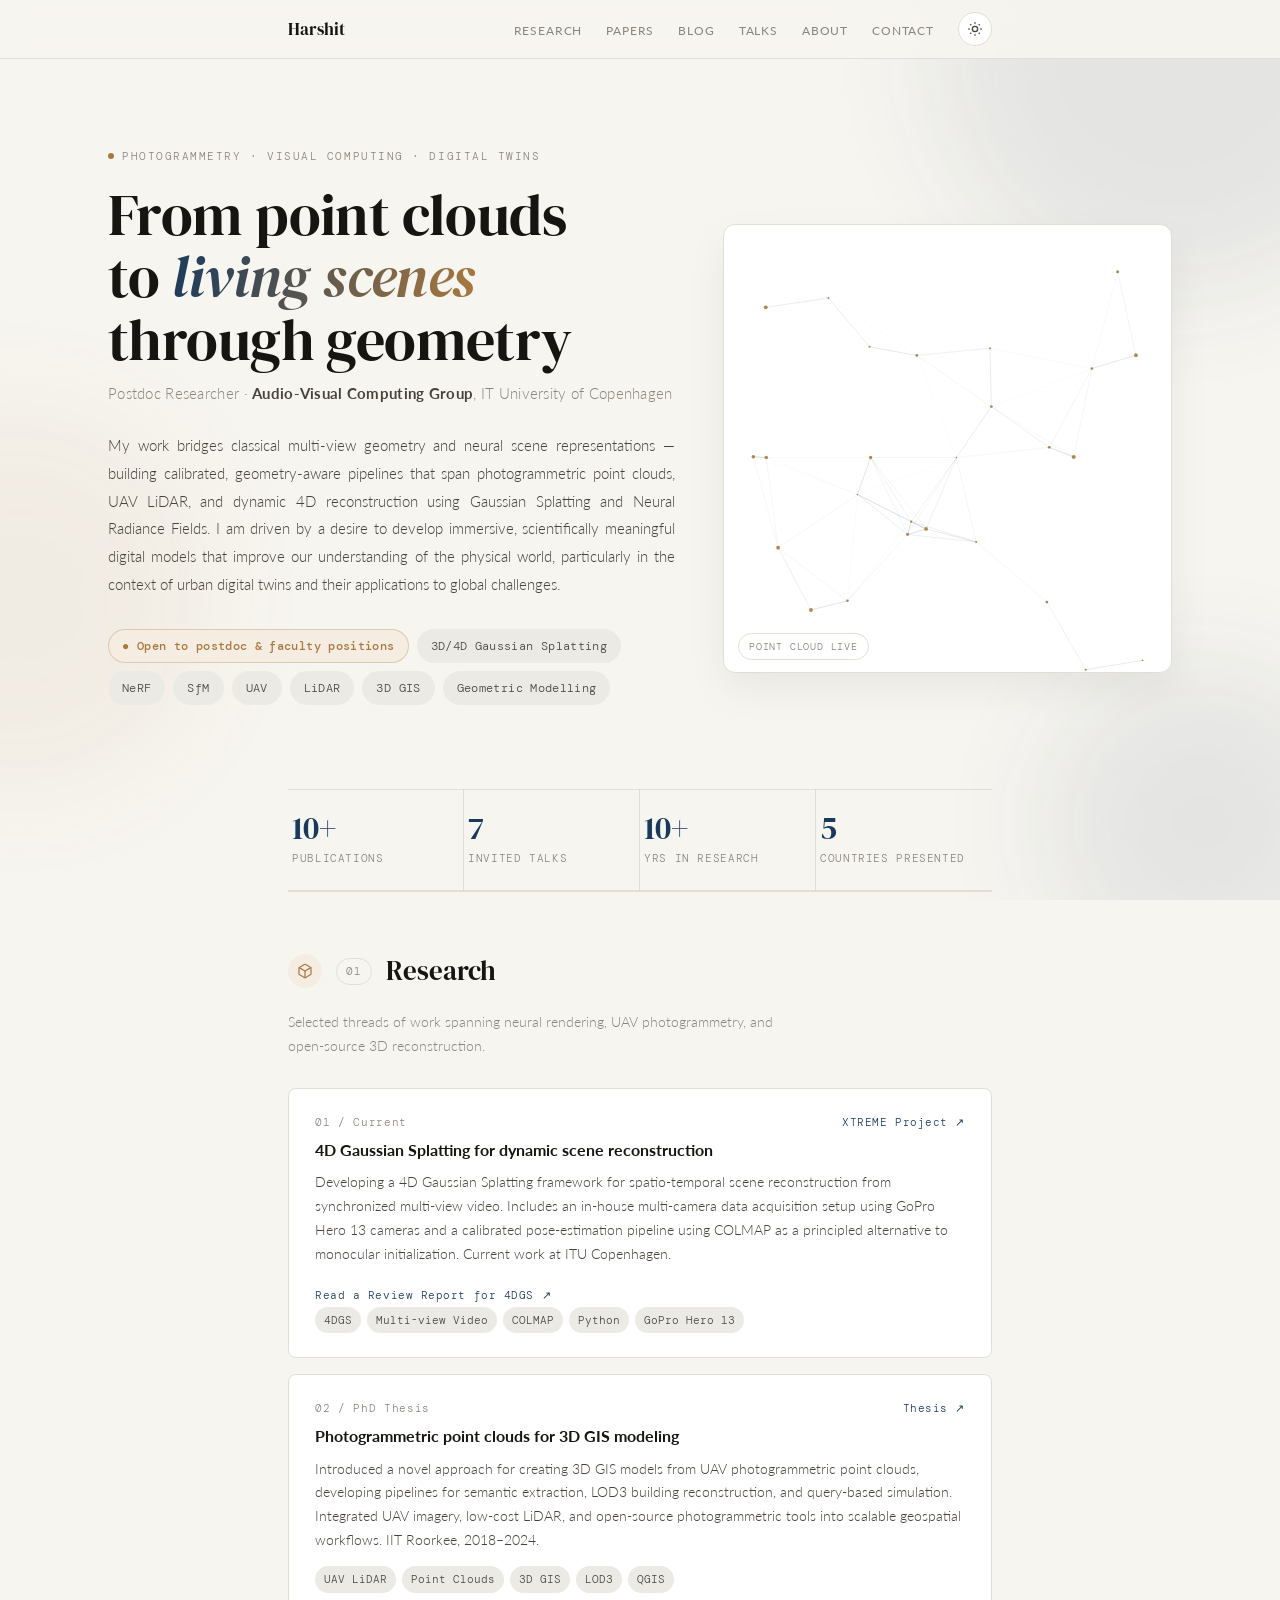
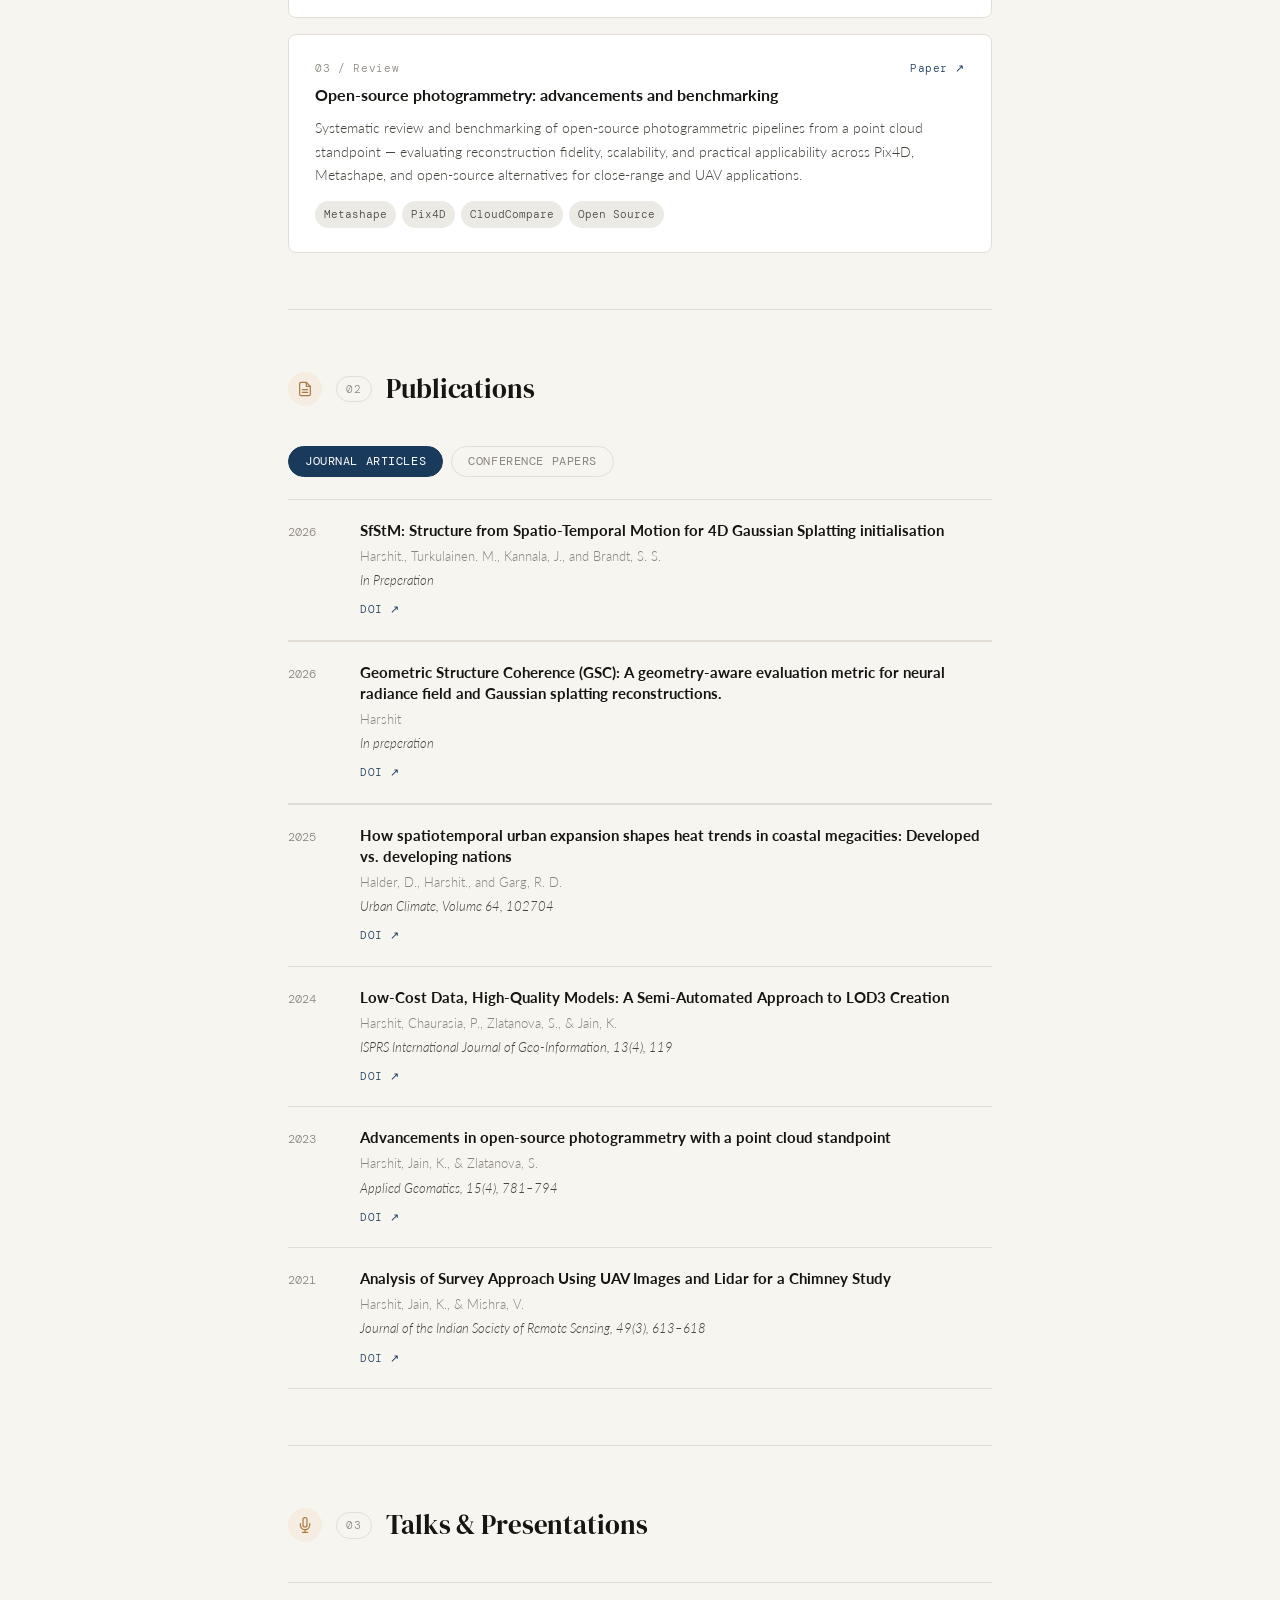
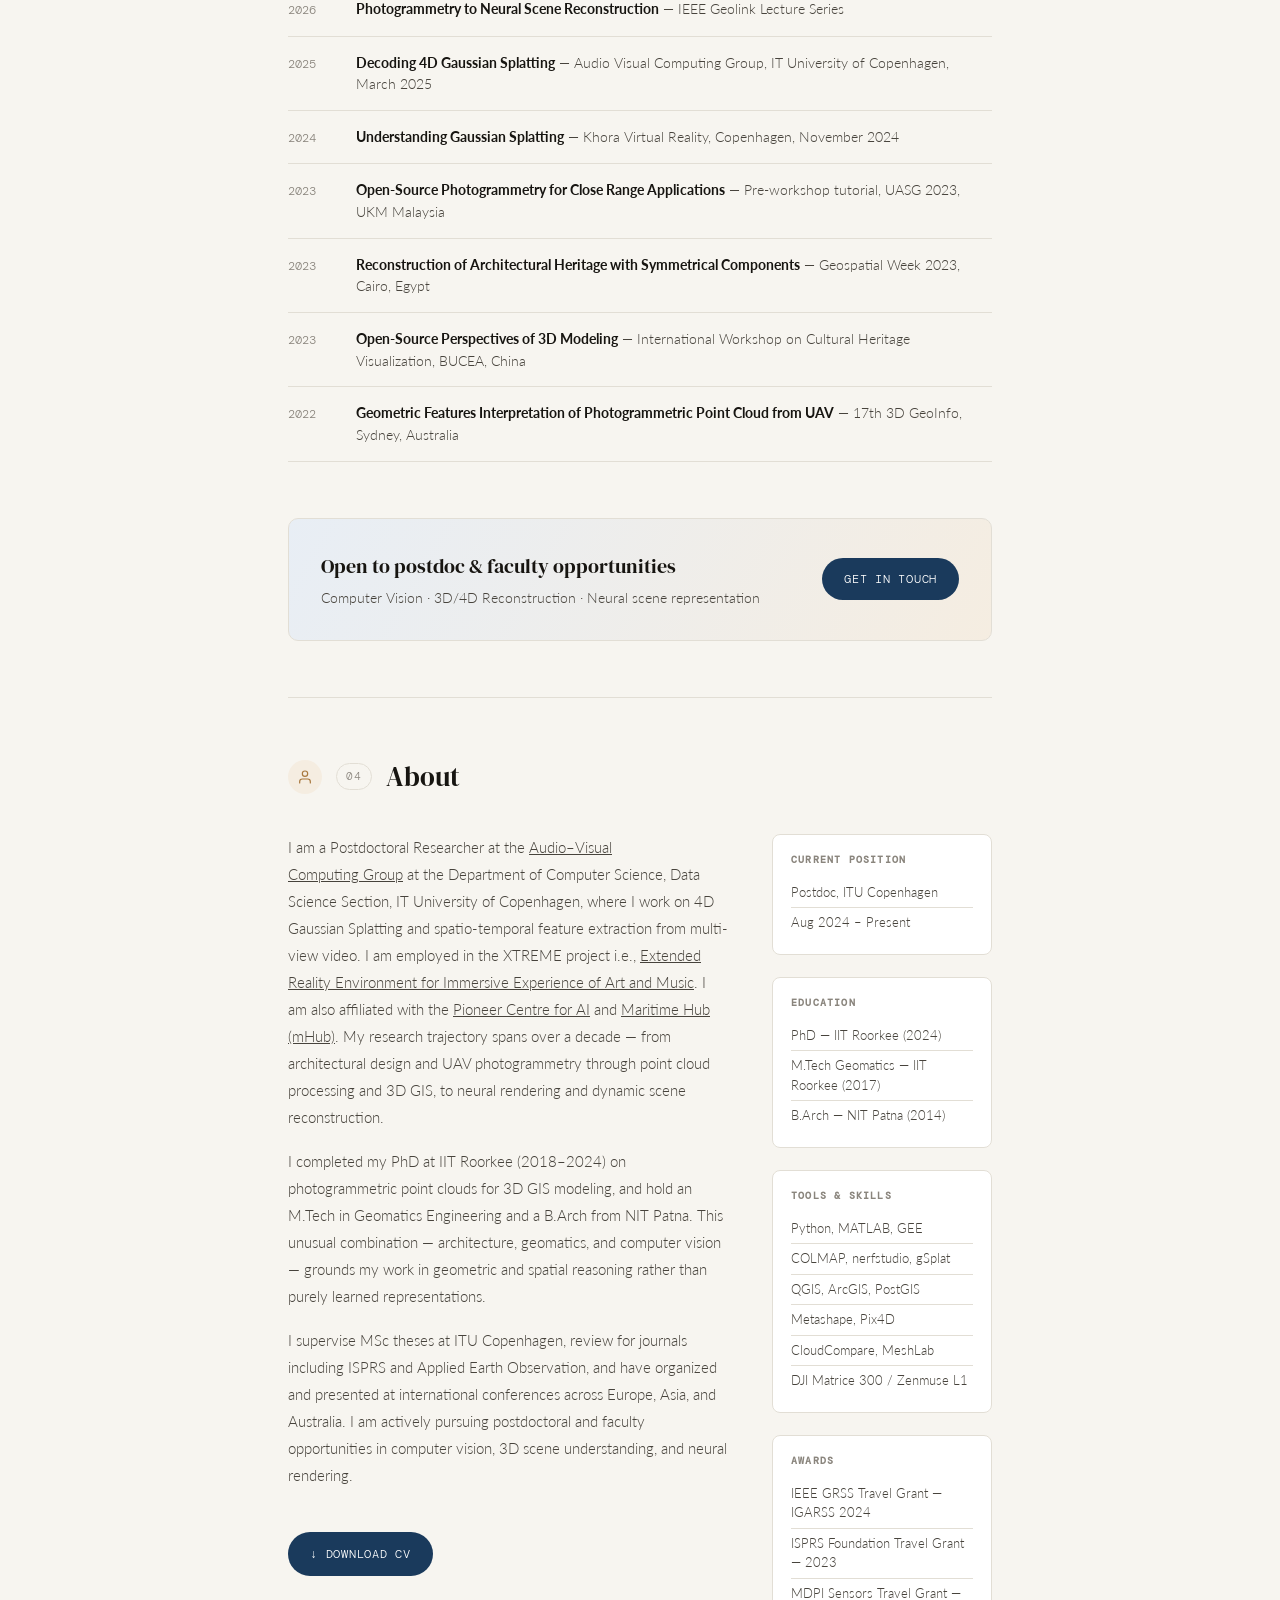
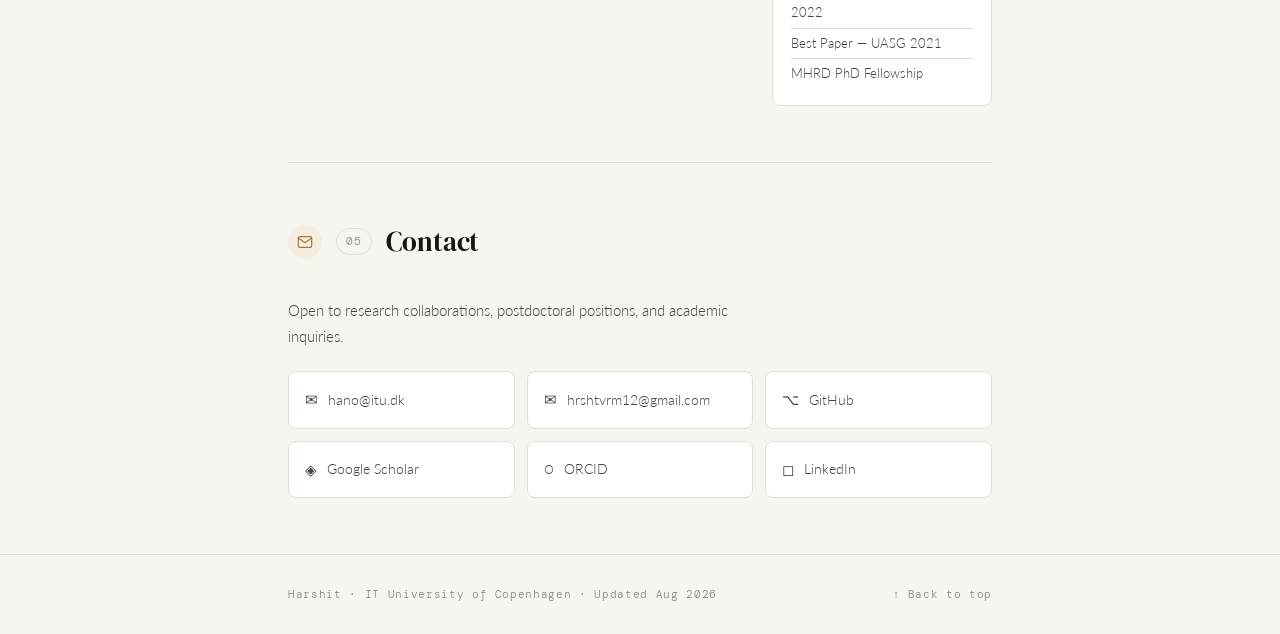
==== commit f88728b3: "Add new publication entries to index.html Added new publications with details including title, autho" ====
--- a/index.html
+++ b/index.html
@@ -613,7 +613,33 @@
       </div>
 
       <div class="pub-list reveal">
-
+        
+        <div class="pub-group active" id="pub-journal">
+          <div class="pub-item">
+            <span class="pub-year">2026</span>
+            <div>
+              <p class="pub-title">SfStM: Structure from Spatio-Temporal Motion for 4D Gaussian Splatting initialisation</p>
+              <p class="pub-authors">Harshit., Turkulainen. M., Kannala, J., and Brandt, S. S. </p>
+              <p class="pub-venue">In Preperation</p>
+              <div class="pub-actions">
+                <a class="pub-action" href=# target="_blank">DOI ↗</a>
+              </div>
+            </div>
+          </div>
+          
+        <div class="pub-group active" id="pub-journal">
+          <div class="pub-item">
+            <span class="pub-year">2026</span>
+            <div>
+              <p class="pub-title">Geometric Structure Coherence (GSC): A geometry-aware evaluation metric for neural radiance field and Gaussian splatting reconstructions. </p>
+              <p class="pub-authors">Harshit</p>
+              <p class="pub-venue">In preperation</p>
+              <div class="pub-actions">
+                <a class="pub-action" href=# target="_blank">DOI ↗</a>
+              </div>
+            </div>
+          </div>
+          
         <div class="pub-group active" id="pub-journal">
           <div class="pub-item">
             <span class="pub-year">2025</span>
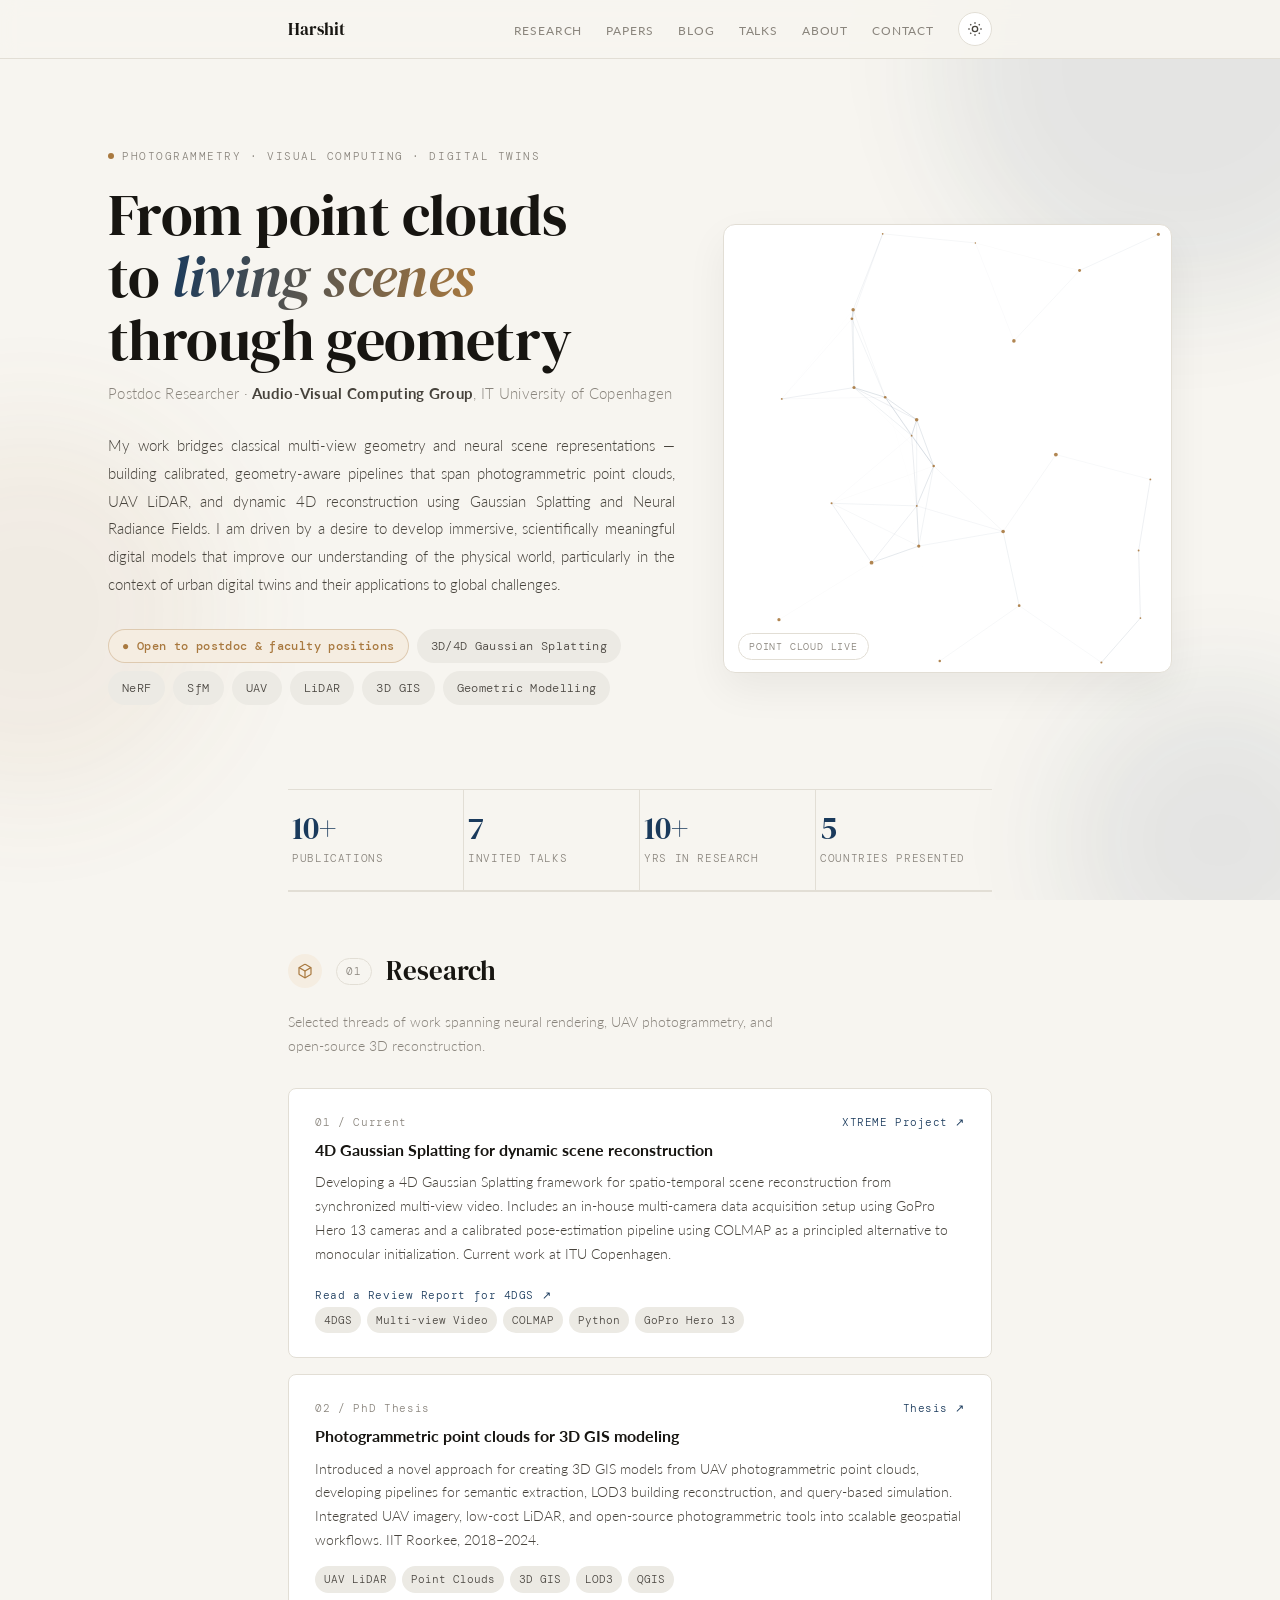
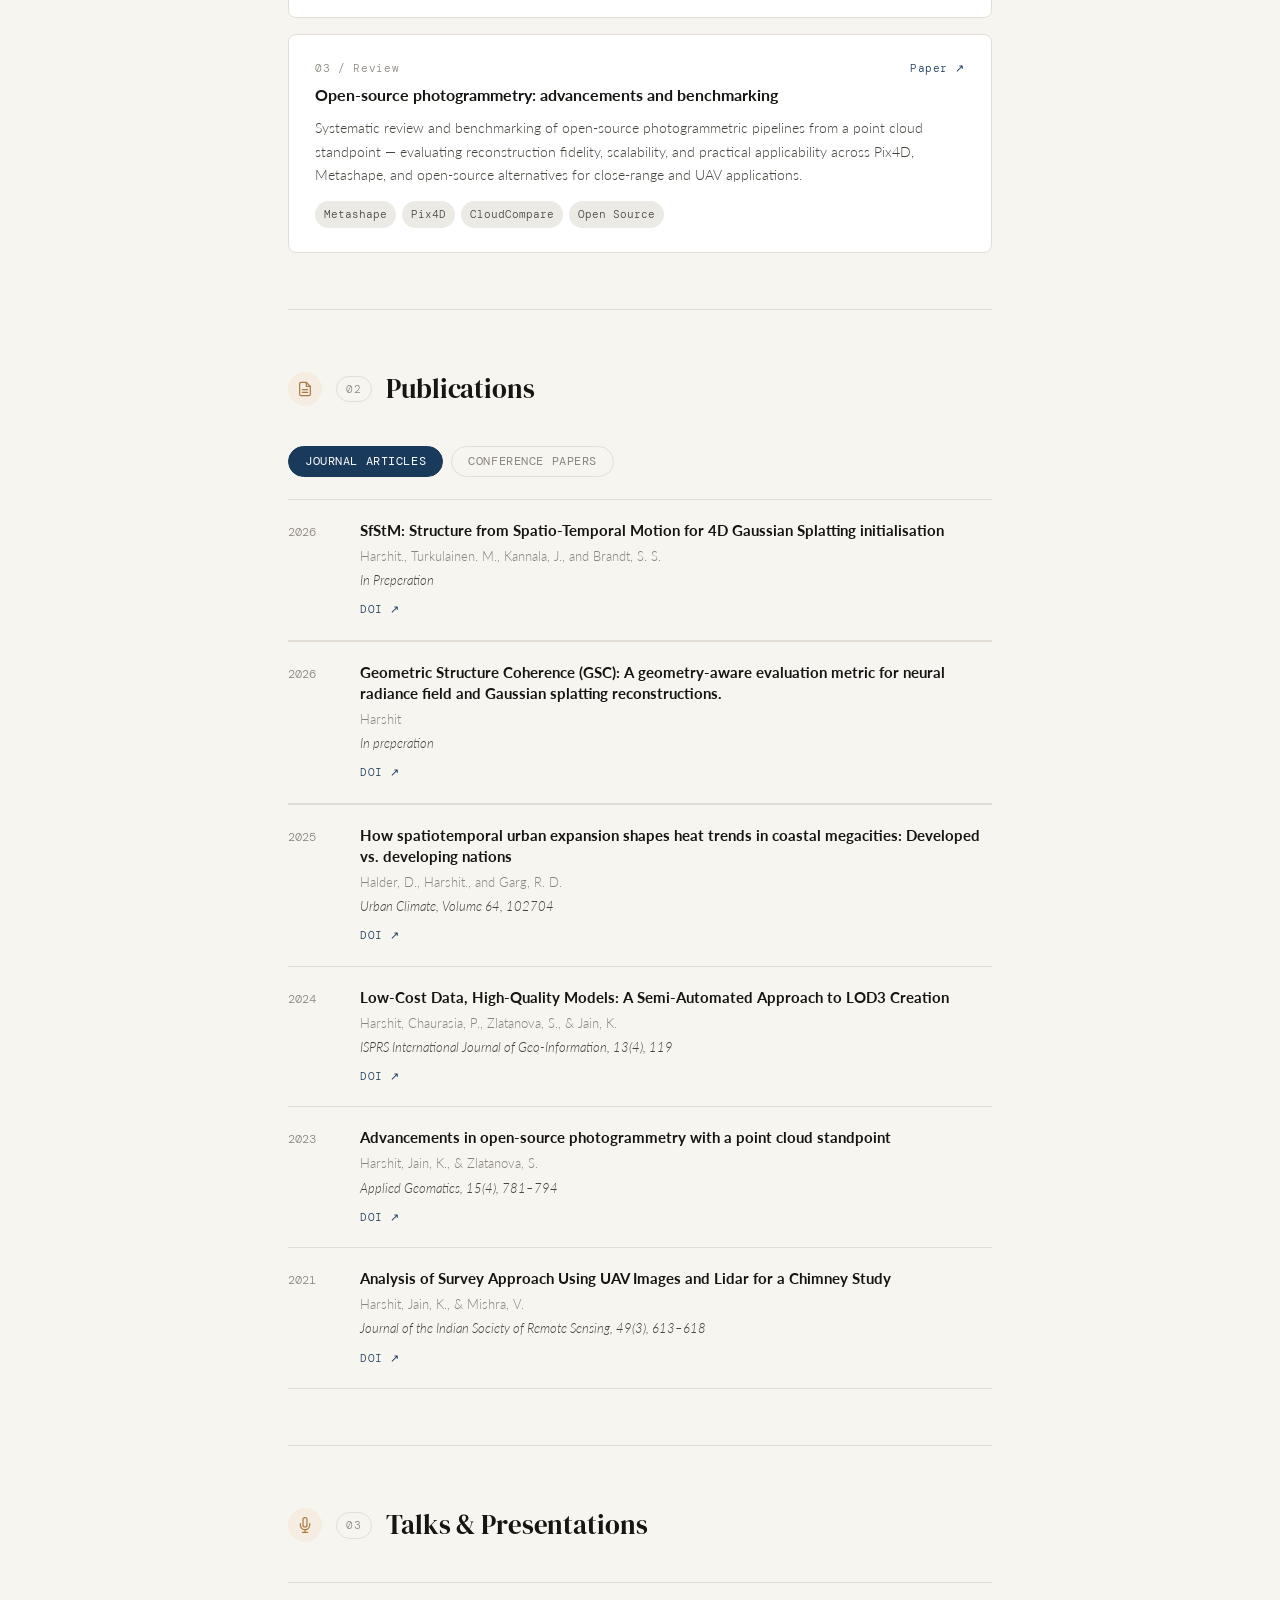
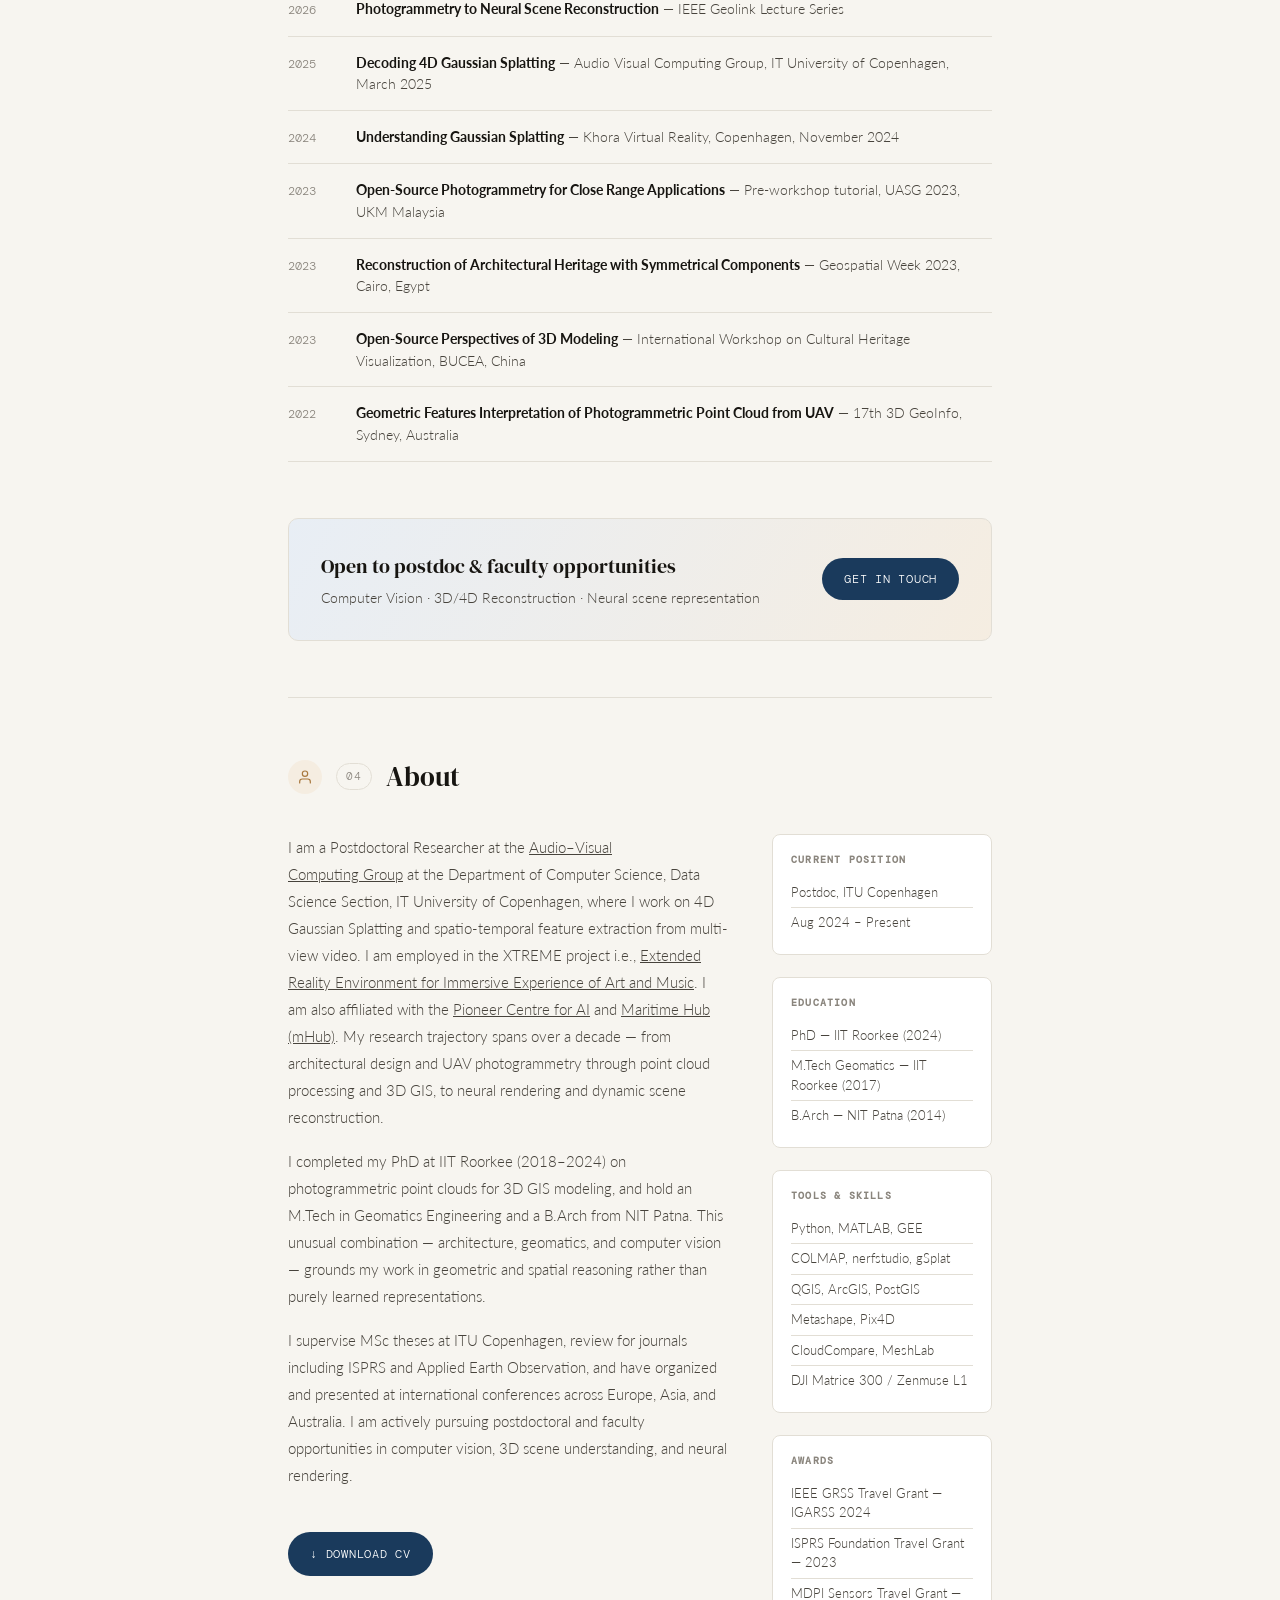
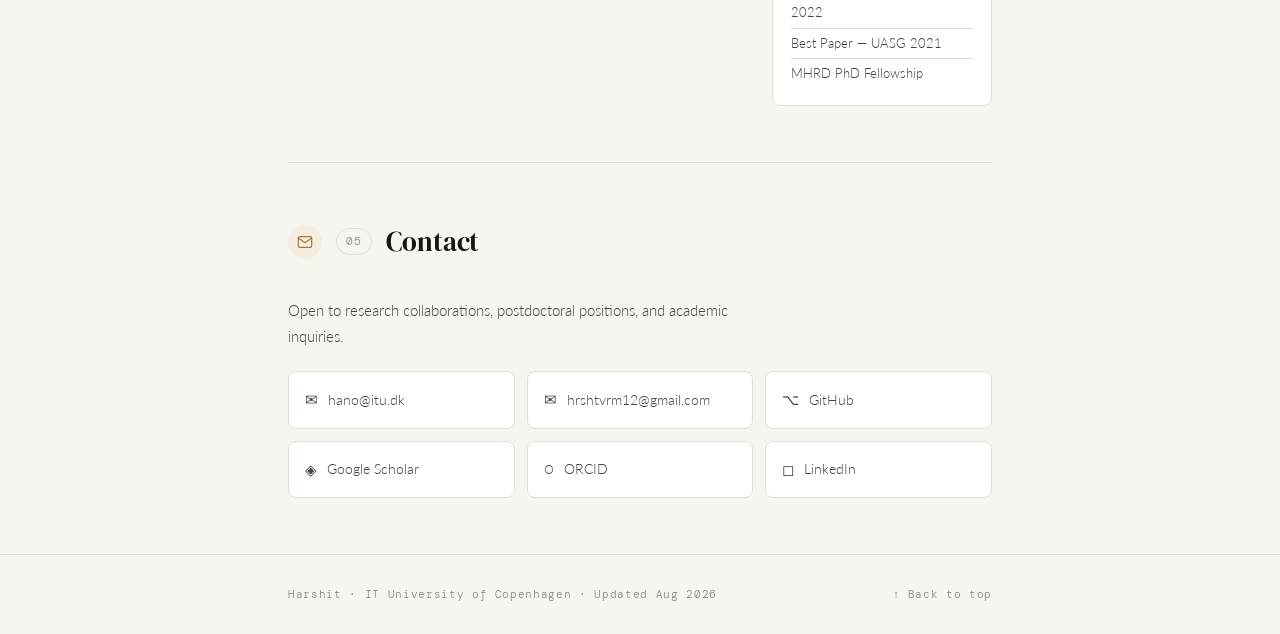
==== commit 1ab47927: "Add publication details for 2026" ====
--- a/index.html
+++ b/index.html
@@ -692,6 +692,18 @@
 
        <div class="pub-group" id="pub-conf">
           <div class="pub-item">
+            <span class="pub-year">2026</span>
+            <div>
+              <p class="pub-title">Geometric Sampling Strategies for Spatio-Temporal Feature Description in Video Volumes</p>
+              <p class="pub-authors">Harshit., and Brandt, S. S.</p>
+              <p class="pub-venue">Danish Digitalization, Data Science and AI, D3A 4.0, Nyborg</p>
+              <div class="pub-actions">
+                <a class="pub-action" href="assets/D3A_Poster_Harshit.pdf" target="_blank" rel="noopener">See Poster ↗</a>
+              </div>
+            </div>
+          </div>
+         
+         <div class="pub-item">
             <span class="pub-year">2025</span>
             <div>
               <p class="pub-title">3D Local Climate Zone Modeling and Digital Twin Integration for Advanced Climate Resilience using AI</p>
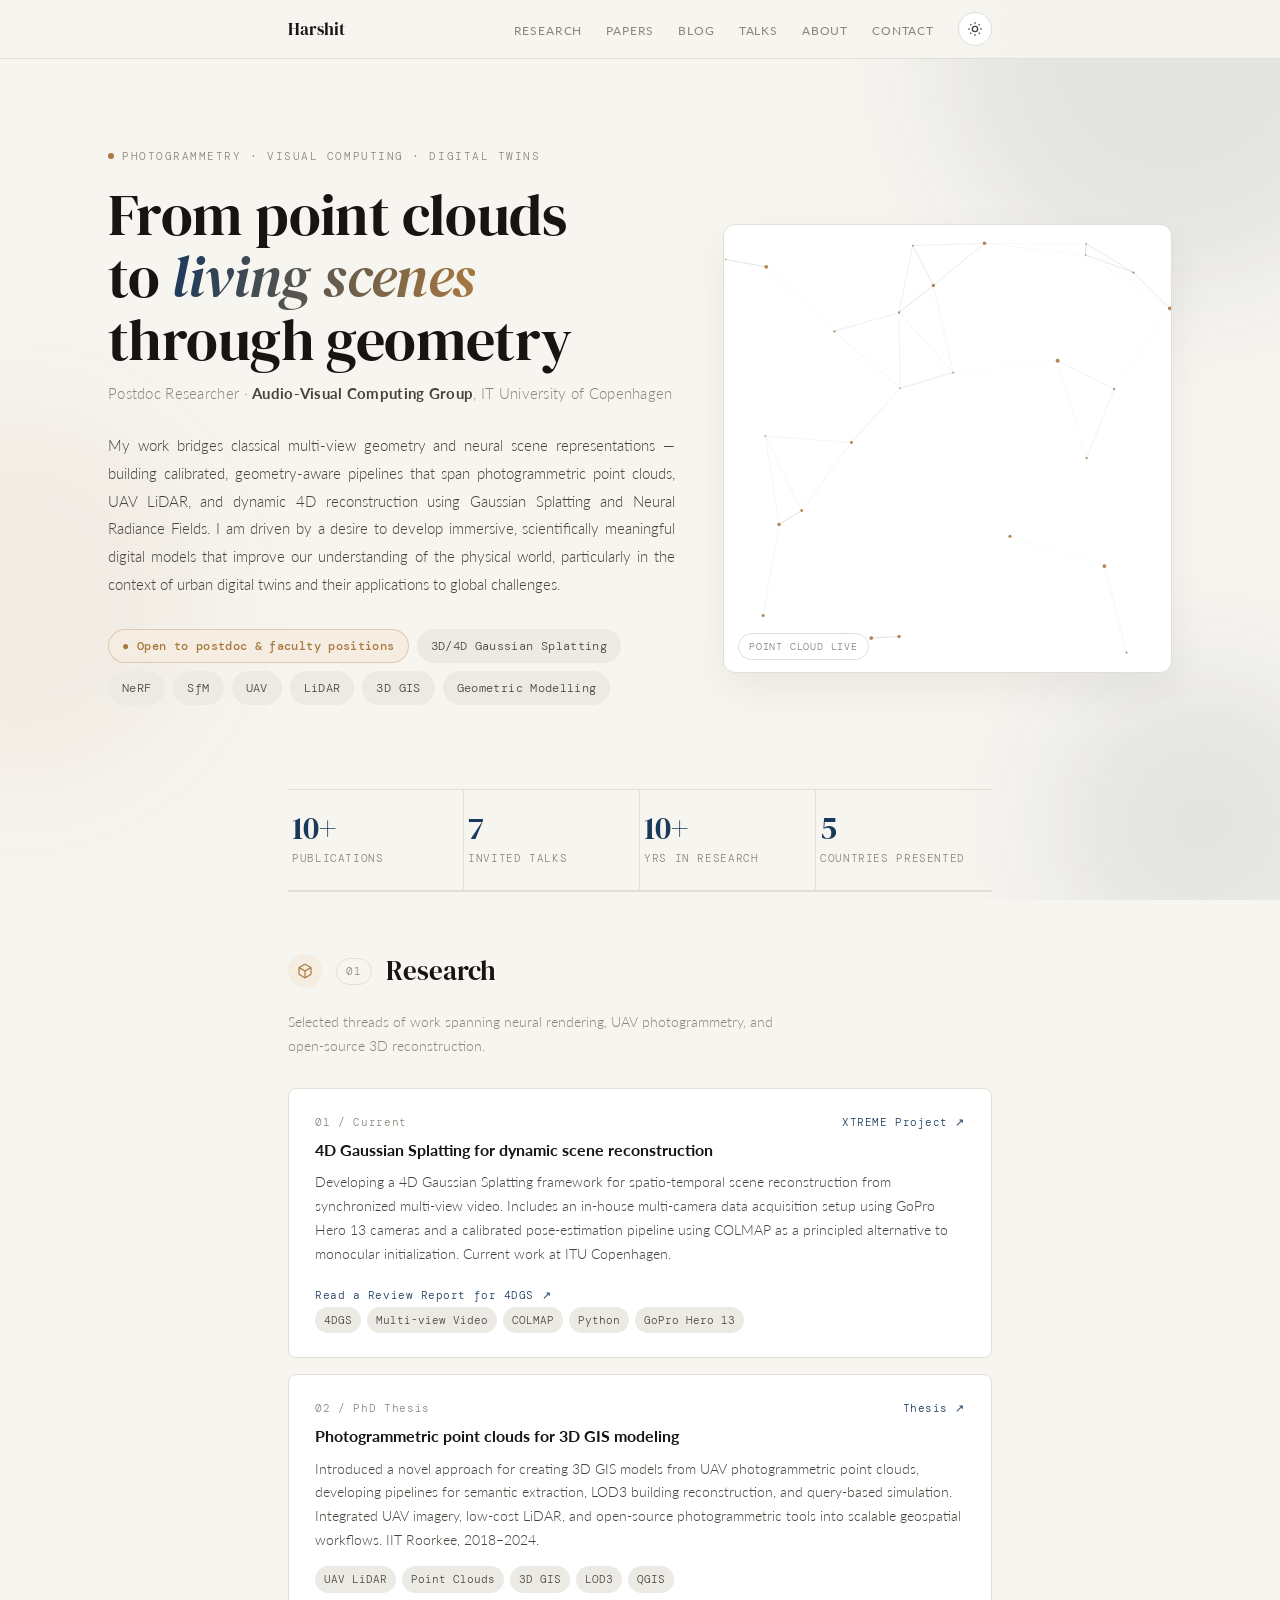
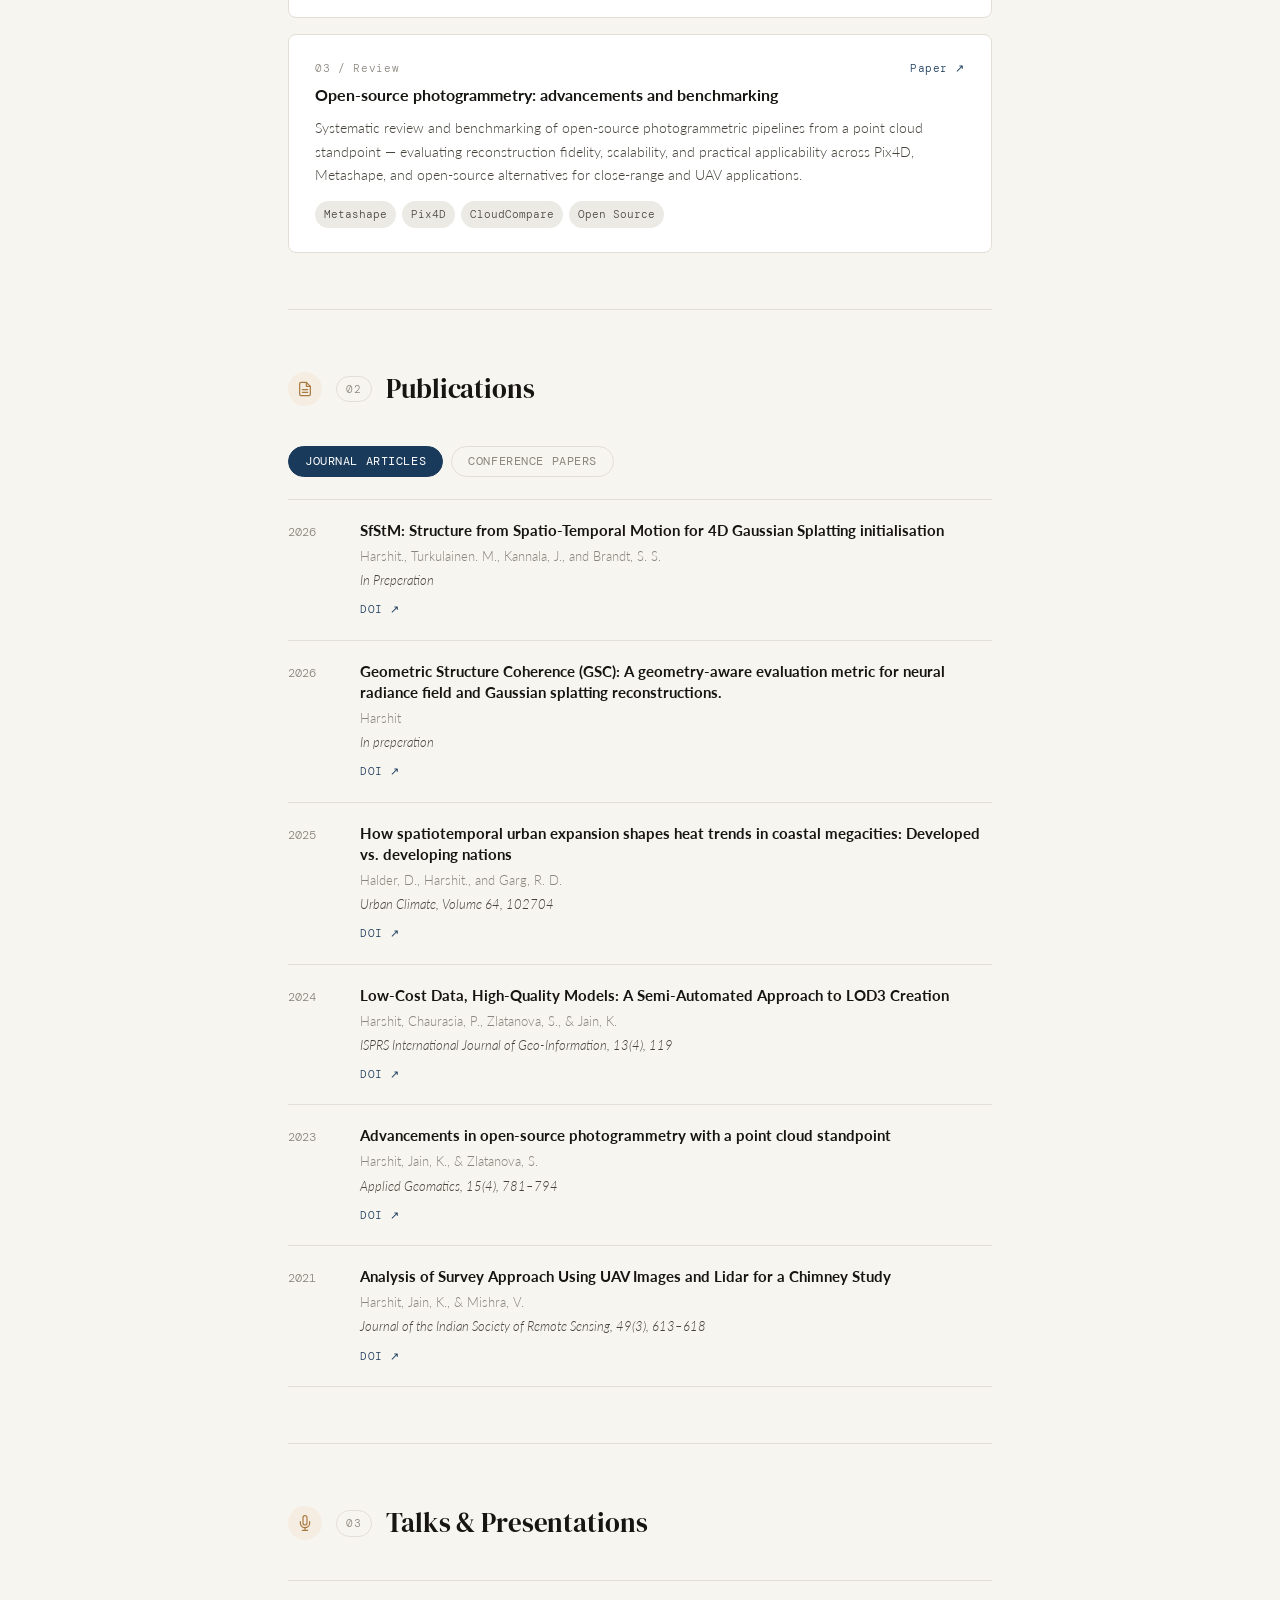
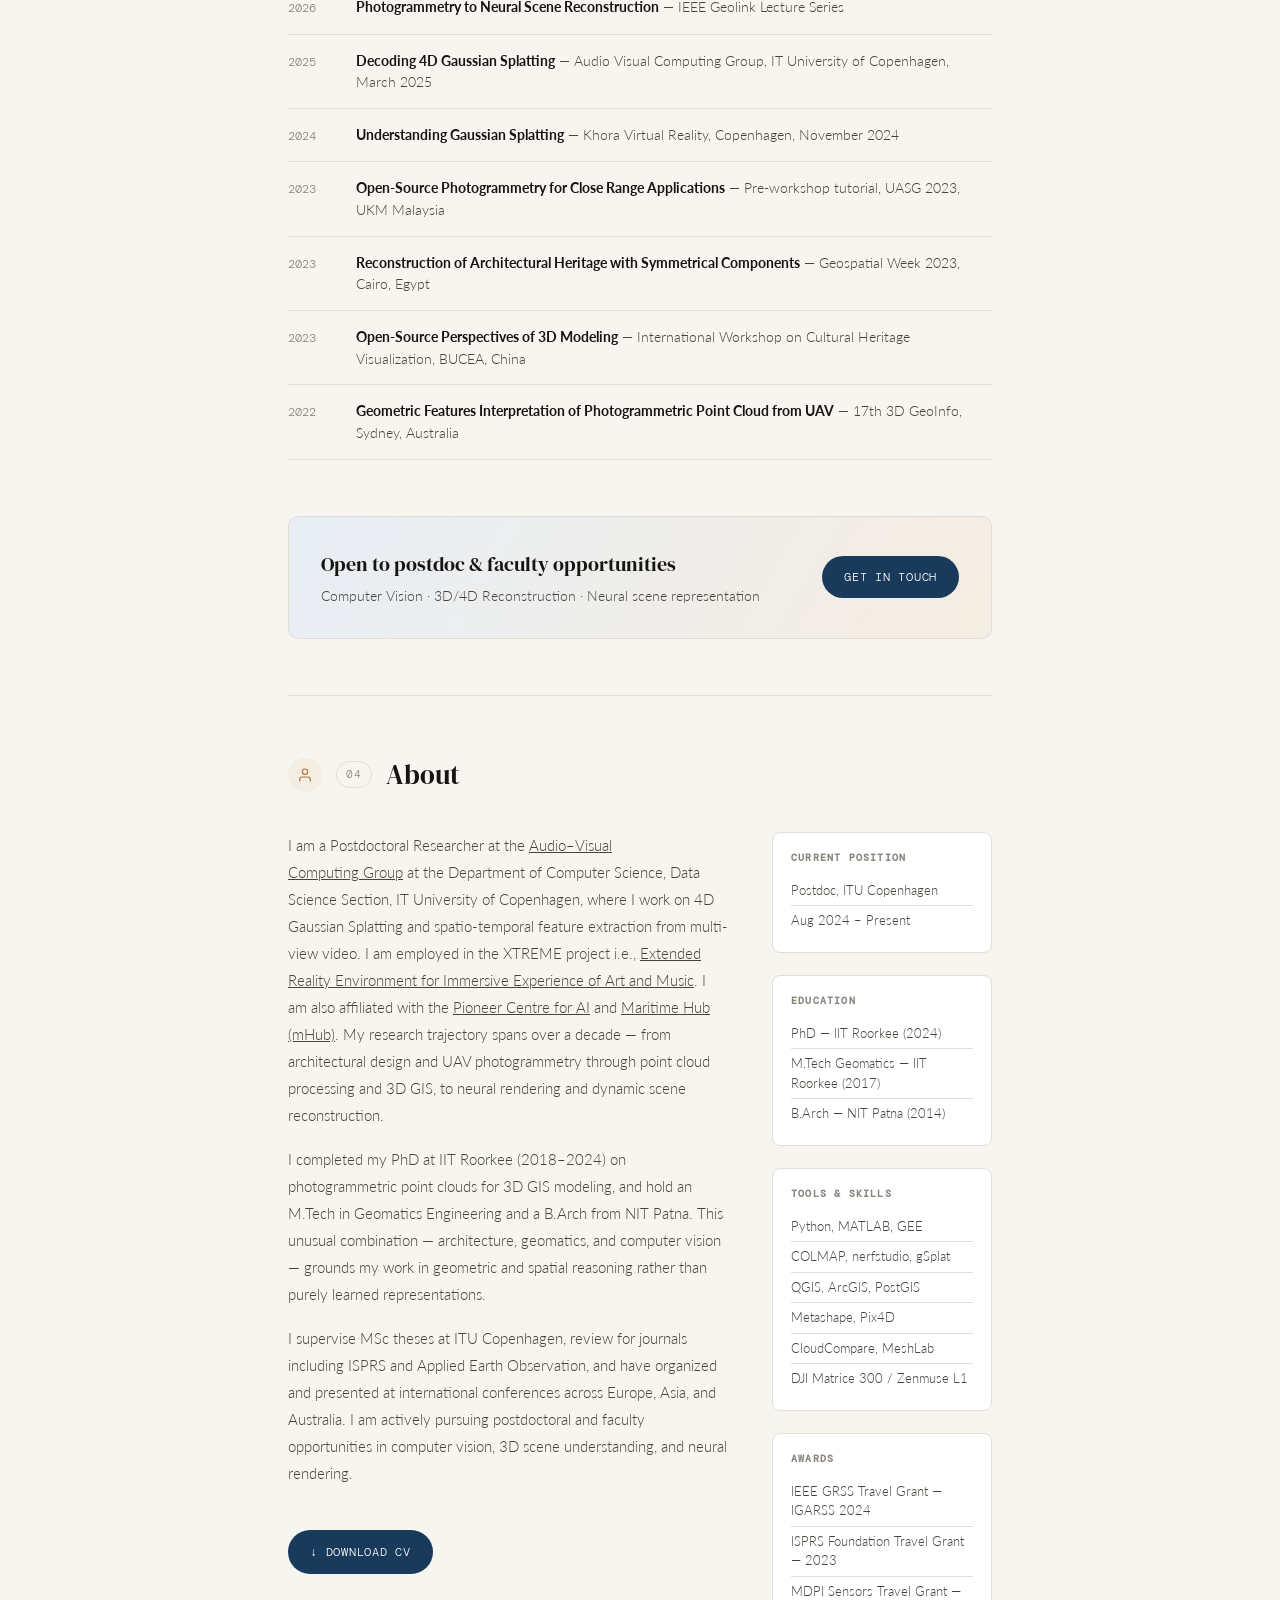
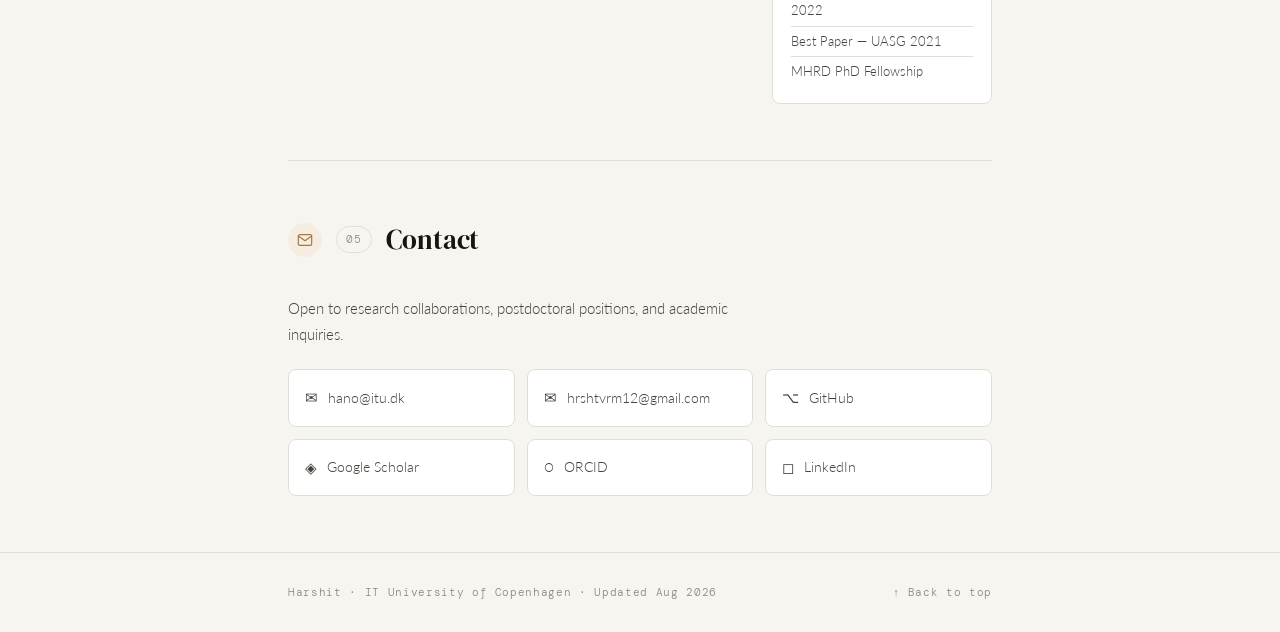
==== commit 1256dda6: "Remove inactive publication groups from index.html Removed inactive publication groups from the HTML" ====
--- a/index.html
+++ b/index.html
@@ -627,7 +627,6 @@
             </div>
           </div>
           
-        <div class="pub-group active" id="pub-journal">
           <div class="pub-item">
             <span class="pub-year">2026</span>
             <div>
@@ -640,7 +639,6 @@
             </div>
           </div>
           
-        <div class="pub-group active" id="pub-journal">
           <div class="pub-item">
             <span class="pub-year">2025</span>
             <div>
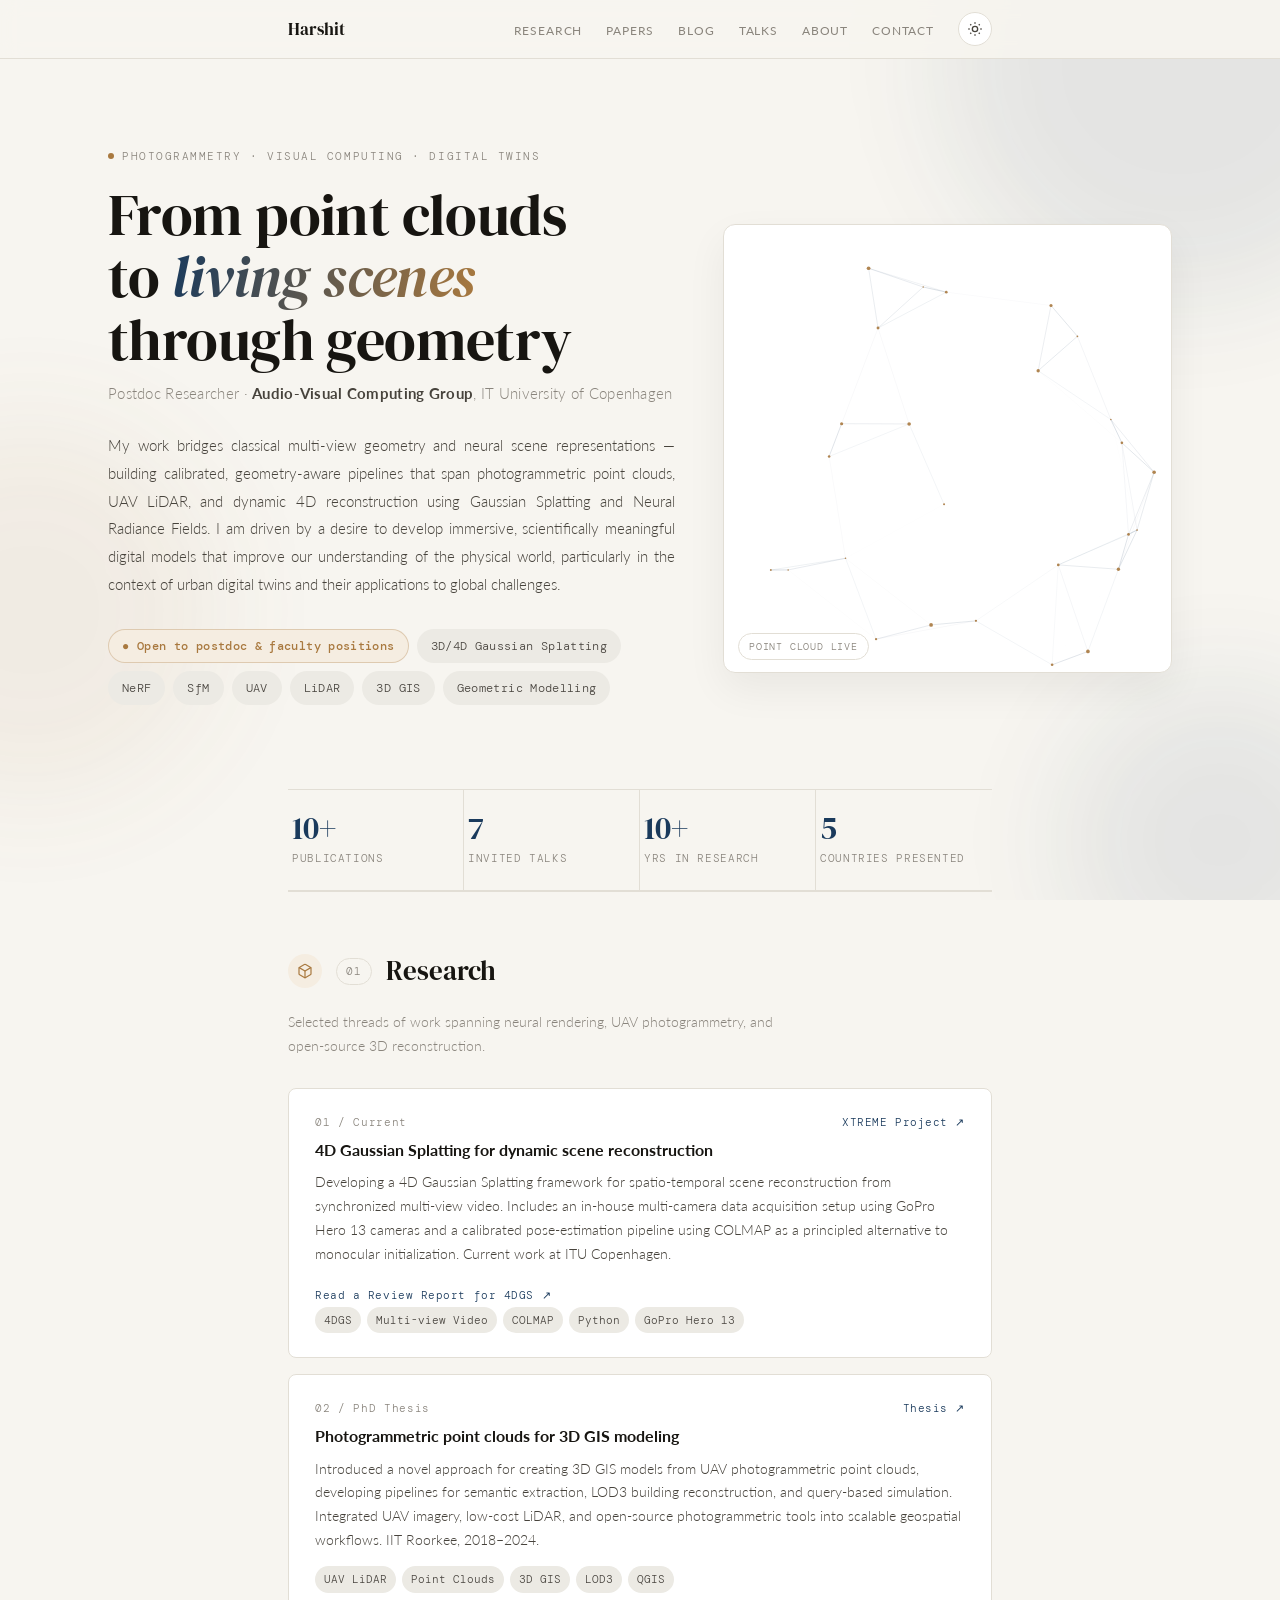
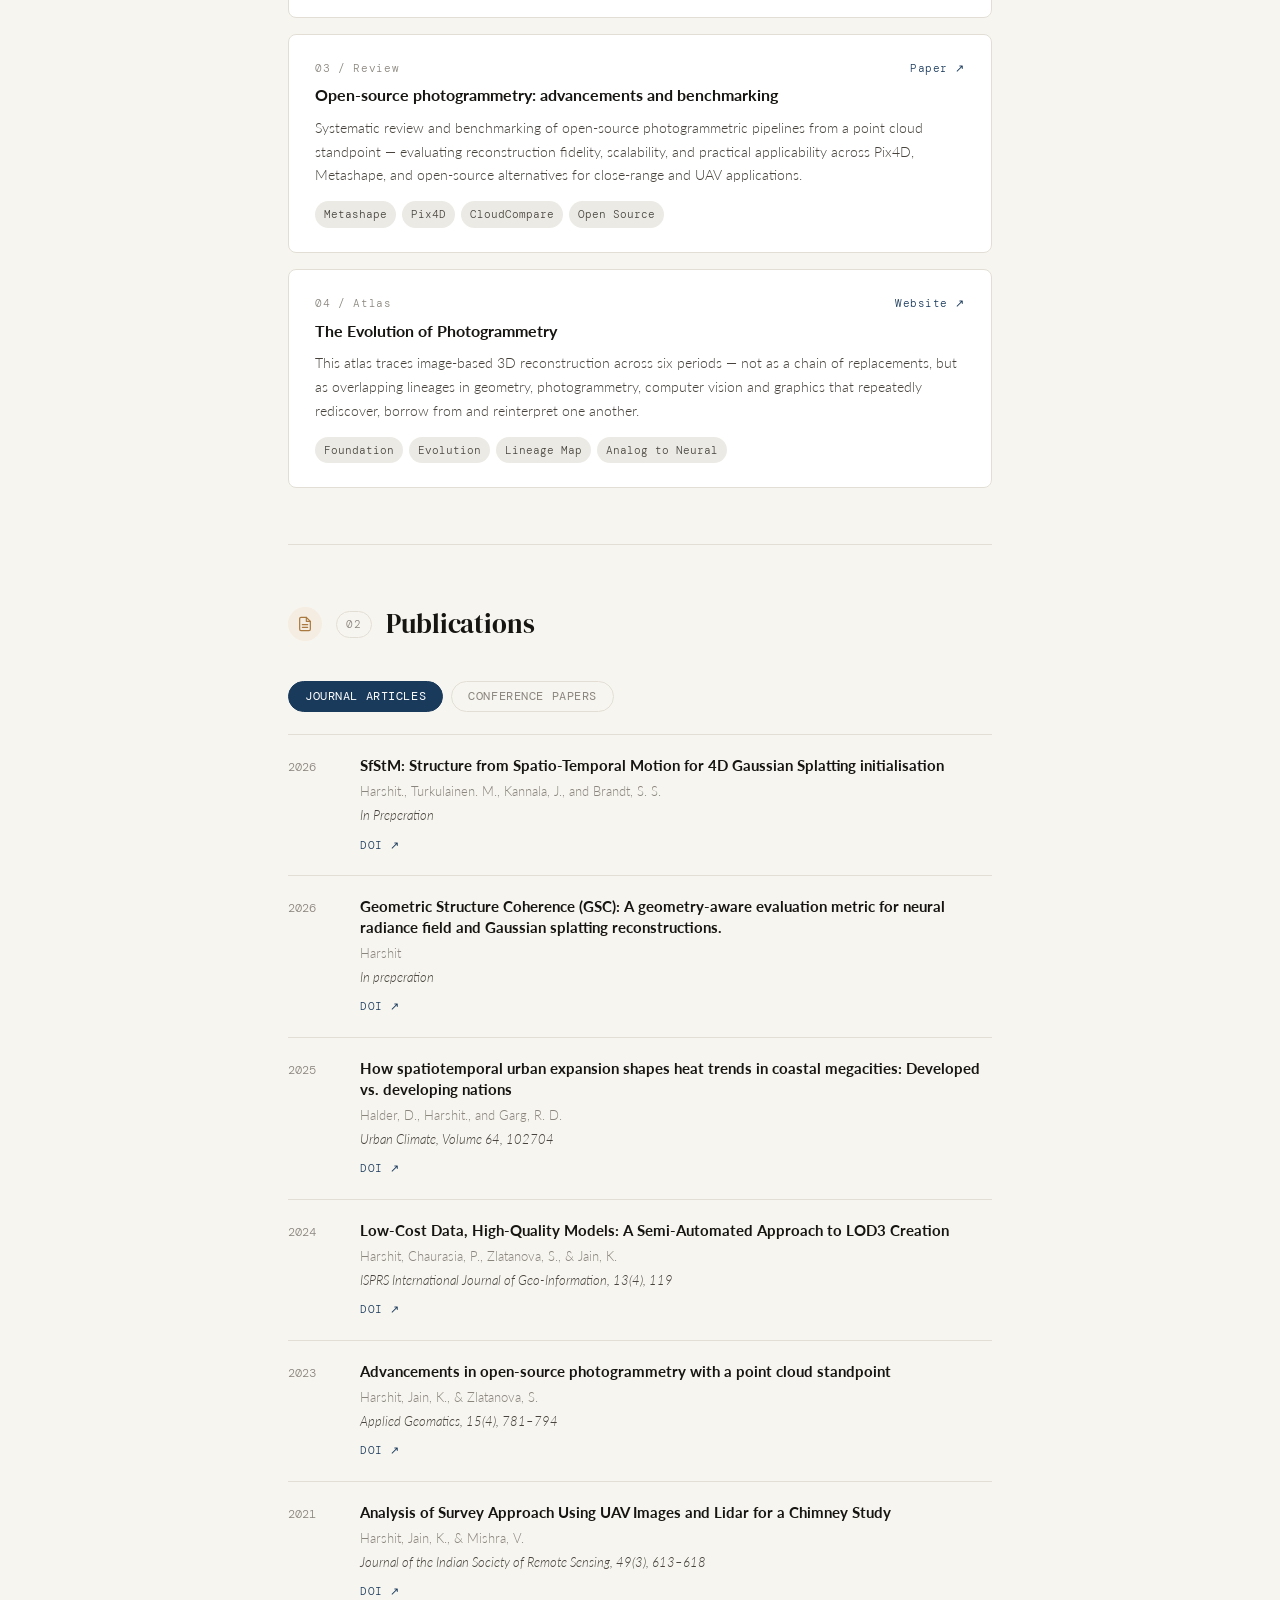
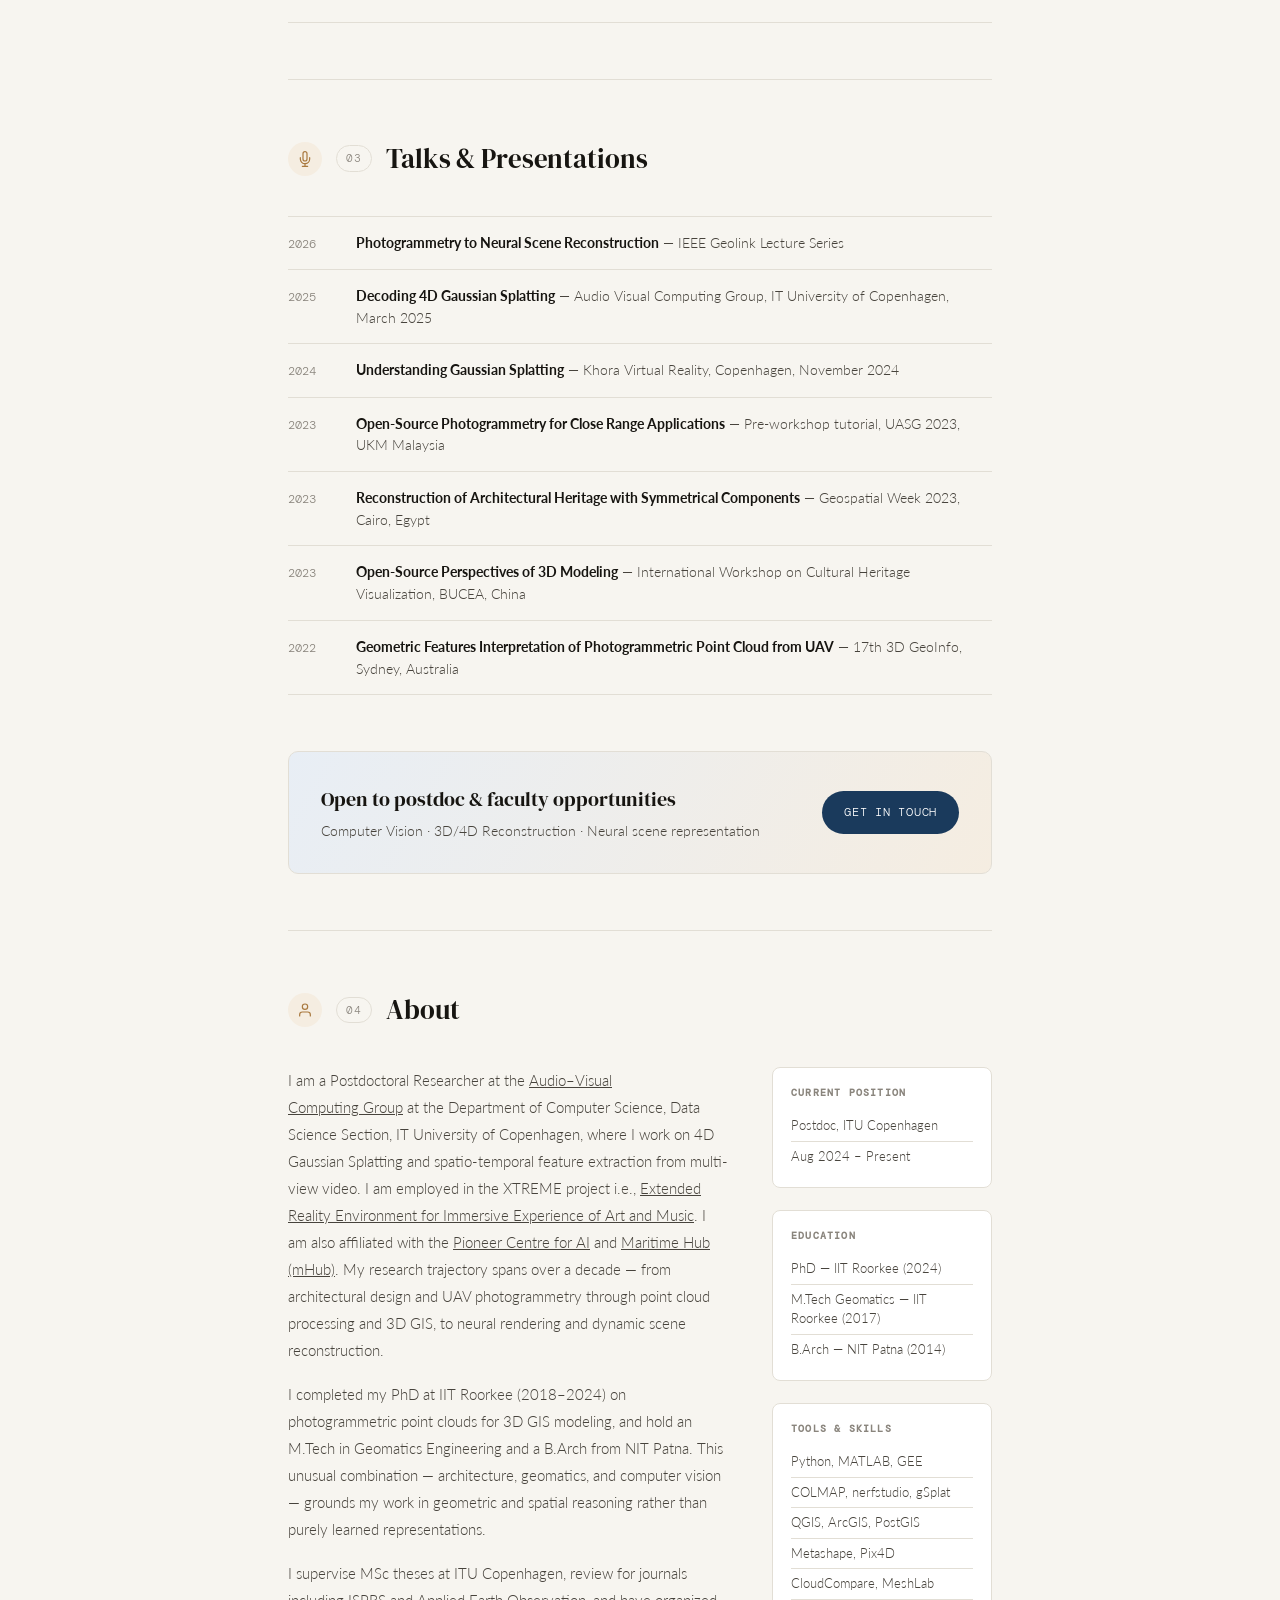
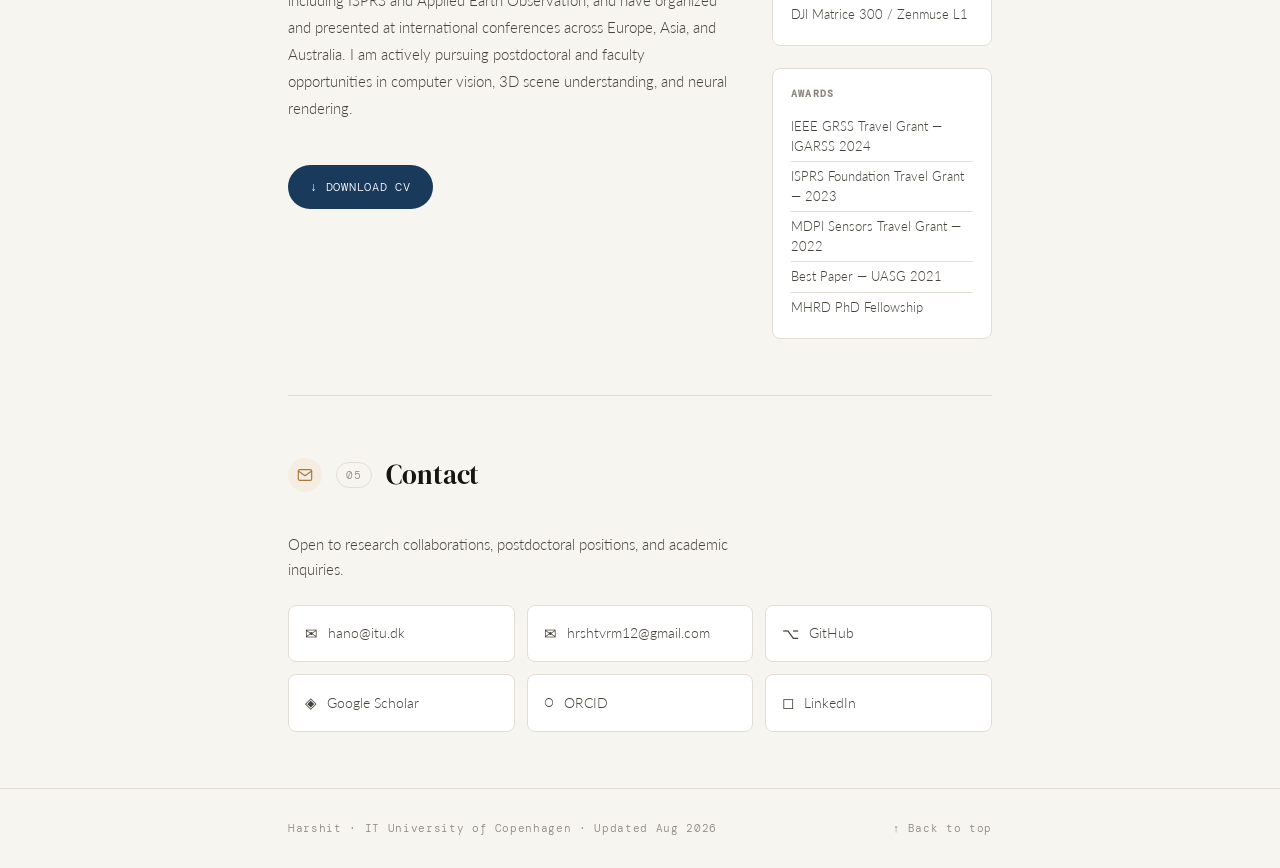
==== commit b195c052: "Add card for 'The Evolution of Photogrammetry' Added a new card for 'The Evolution of Photogrammetry" ====
--- a/index.html
+++ b/index.html
@@ -594,6 +594,28 @@
           <div class="r-tags">
             <span class="r-tag">Metashape</span><span class="r-tag">Pix4D</span>
             <span class="r-tag">CloudCompare</span><span class="r-tag">Open Source</span>
+          </div>
+        </div>
+
+        <div class="r-card stagger-item">
+          <div class="r-card-top">
+            <div>
+              <span class="r-card-index">04 / Atlas</span>
+              <h3>The Evolution of Photogrammetry</h3>
+            </div>
+            <div class="r-card-links">
+              <a class="r-link" href="https://harshitvrm.github.io/photogrammetry-evolution/" target="_blank">Website ↗</a>
+            </div>
+          </div>
+          <p>
+            This atlas traces image-based 3D reconstruction across six periods — 
+            not as a chain of replacements, but as overlapping lineages in geometry,
+            photogrammetry, computer vision and graphics that repeatedly rediscover, 
+            borrow from and reinterpret one another.
+          </p>
+          <div class="r-tags">
+            <span class="r-tag">Foundation</span><span class="r-tag">Evolution</span>
+            <span class="r-tag">Lineage Map</span><span class="r-tag">Analog to Neural</span>
           </div>
         </div>
 
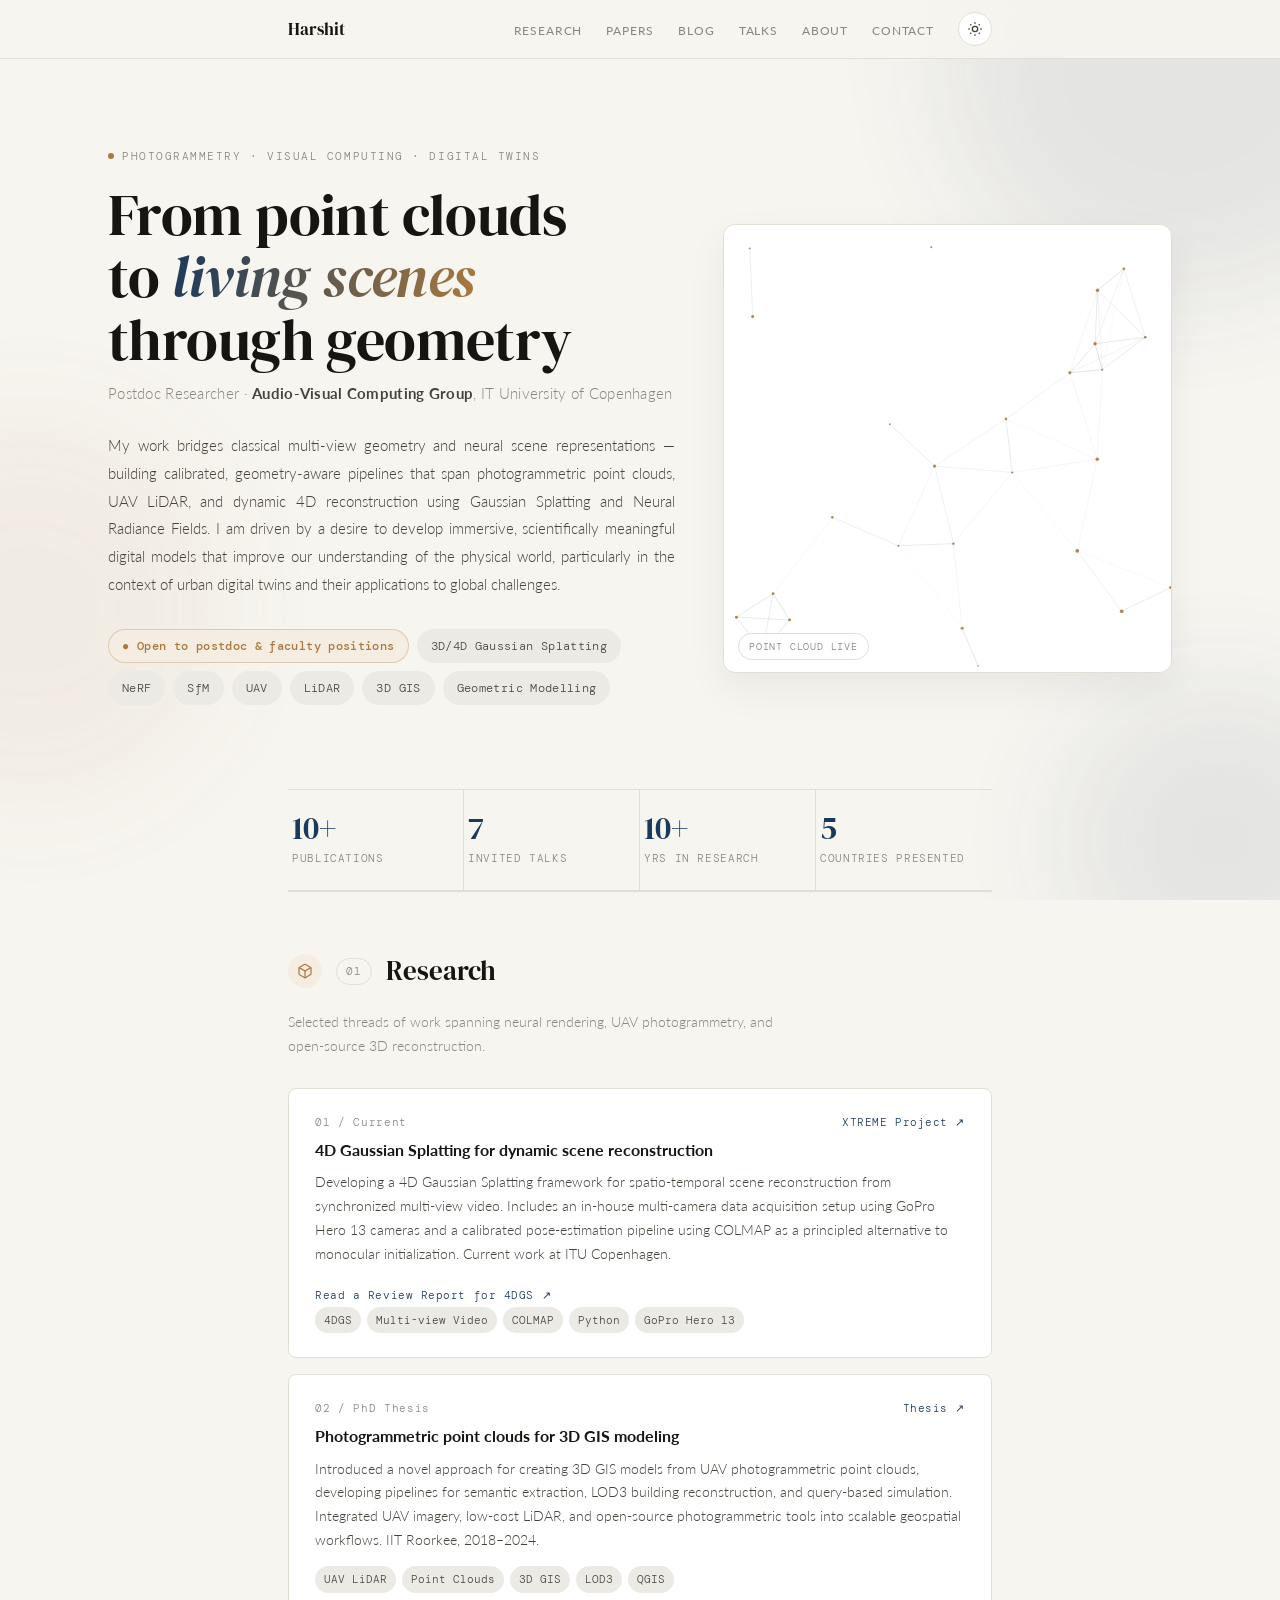
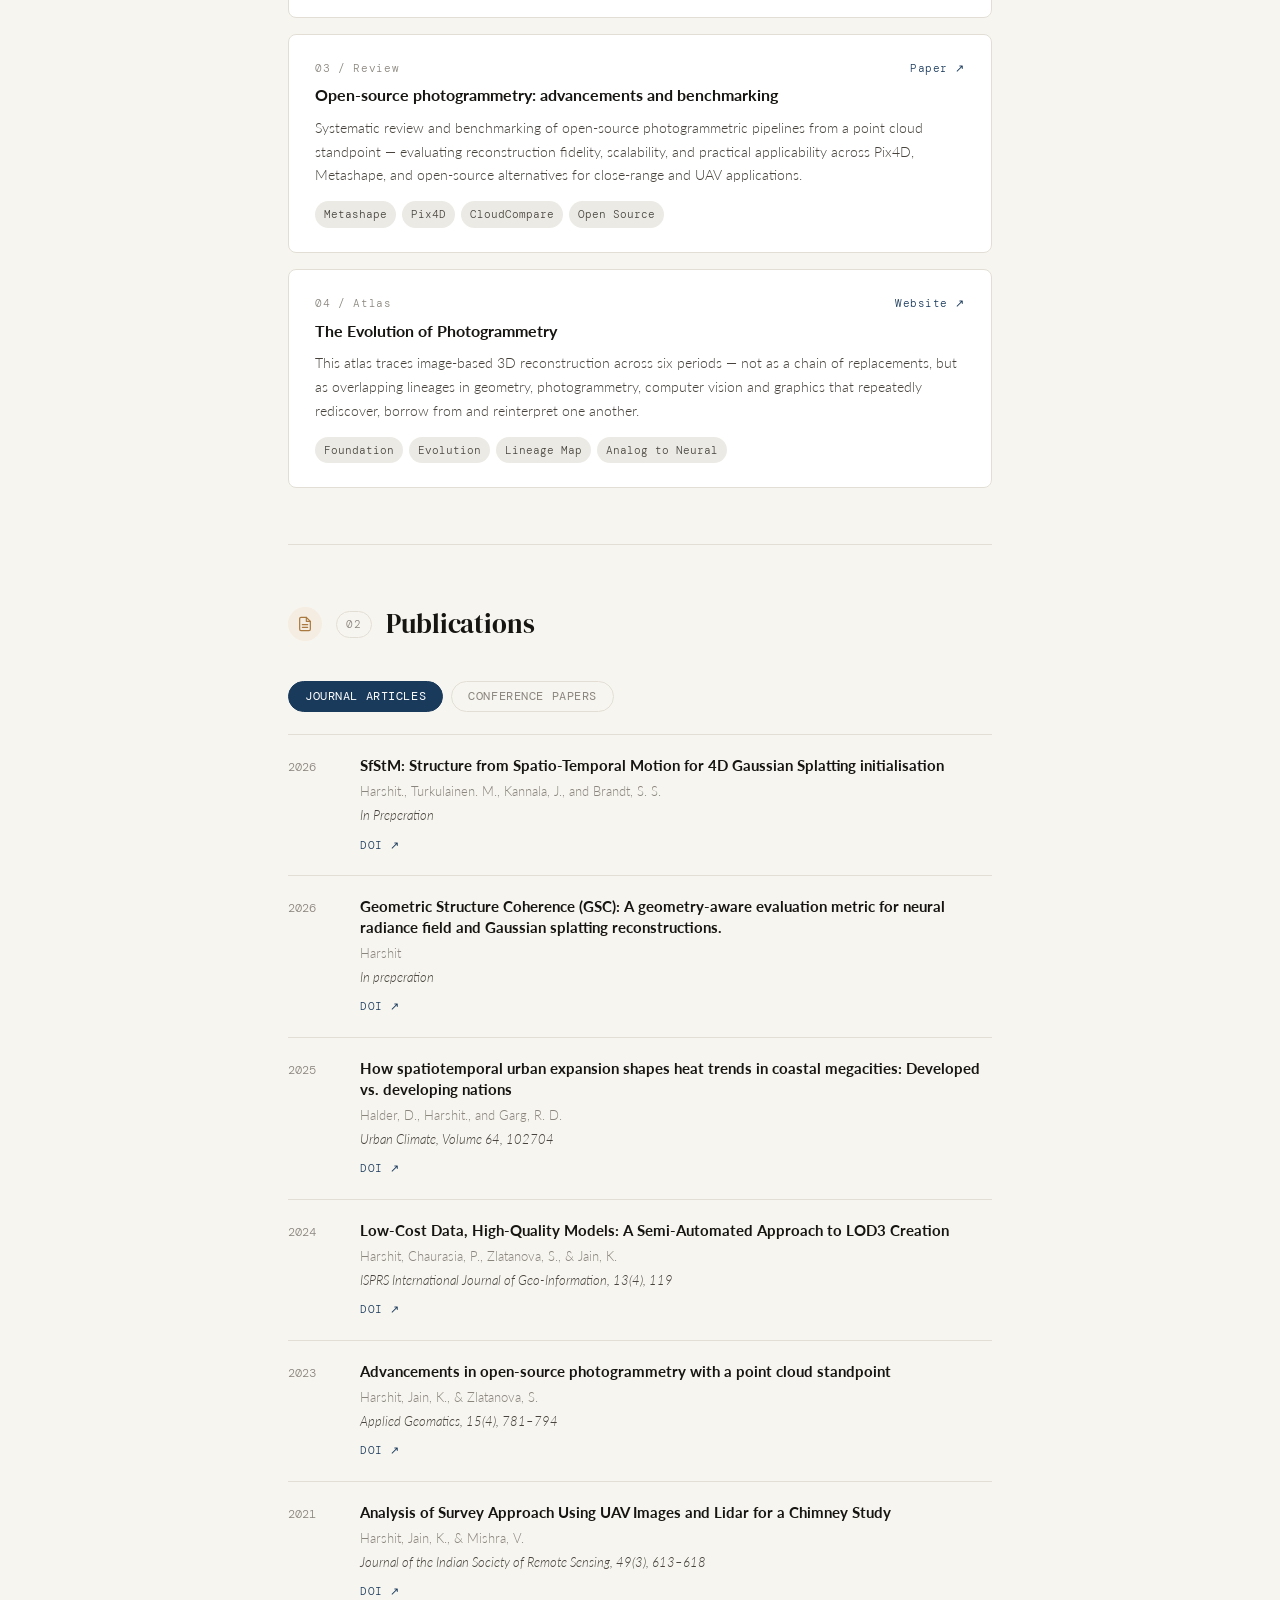
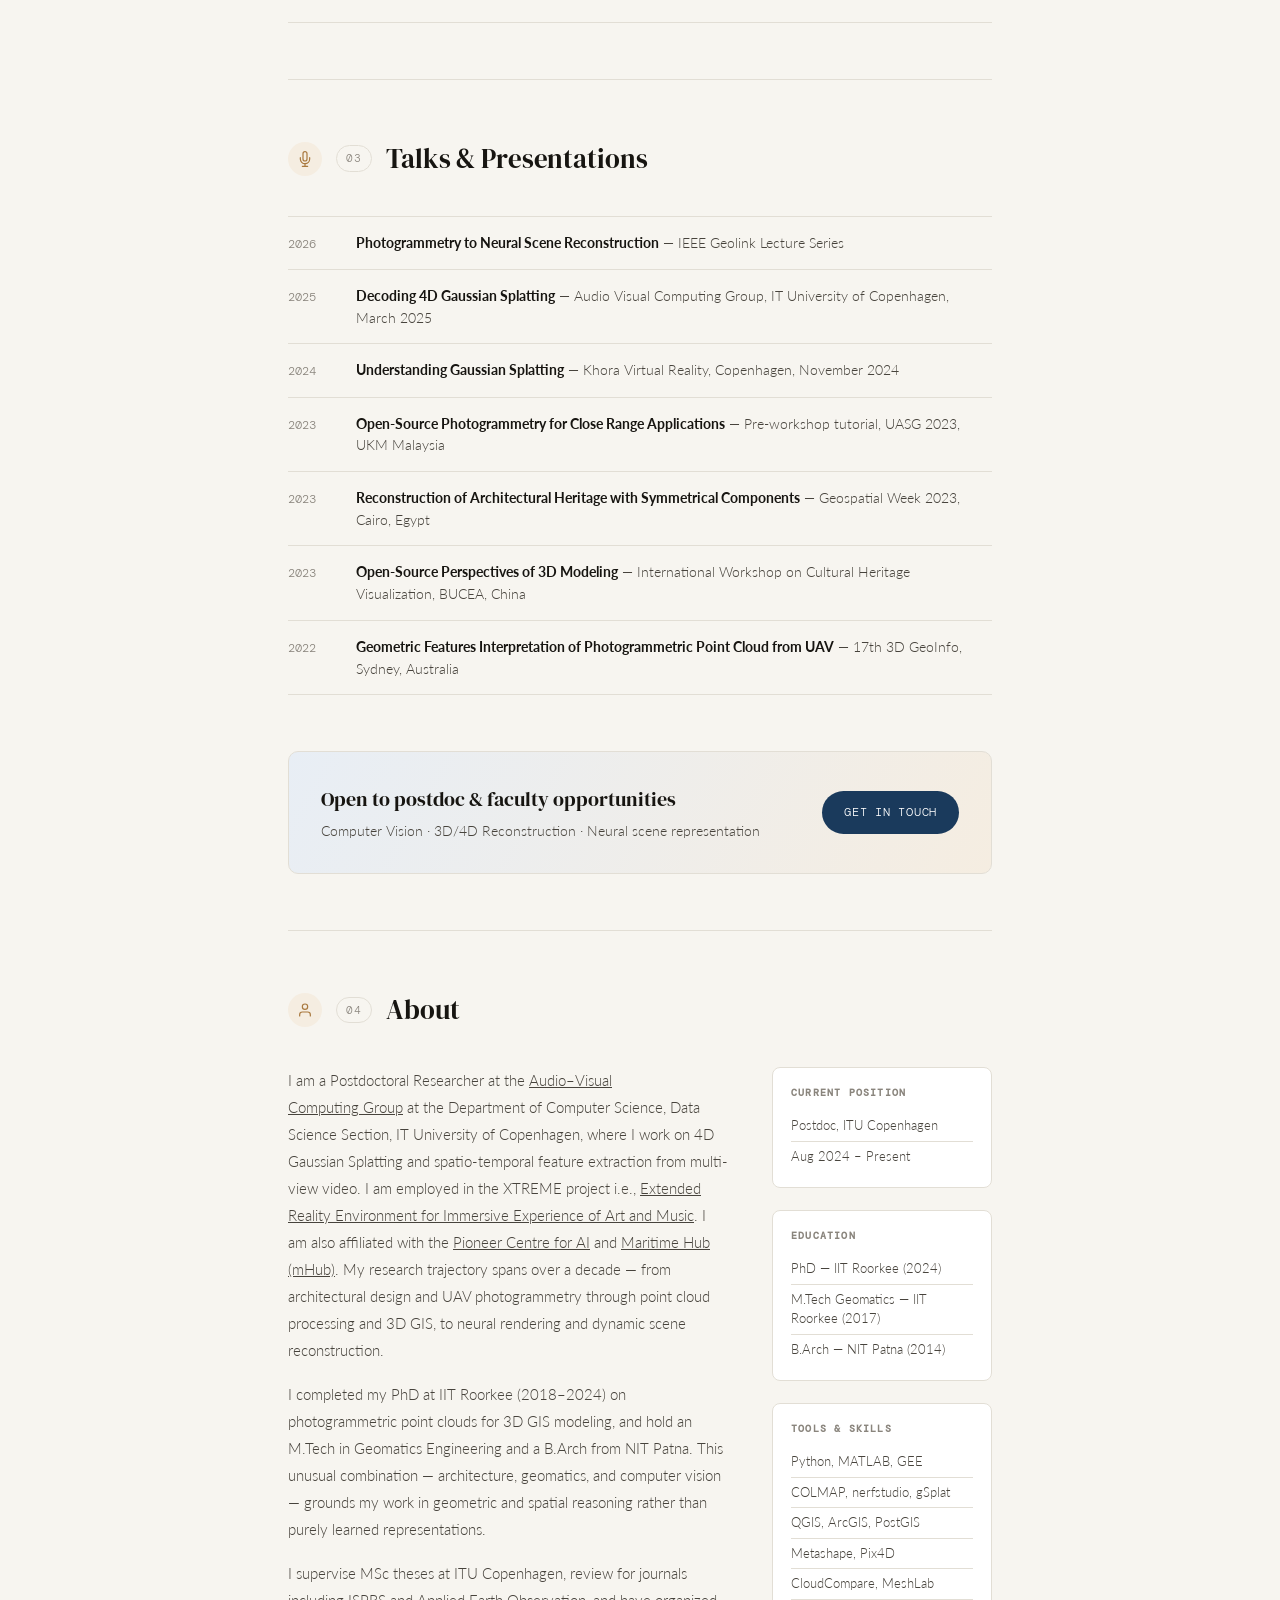
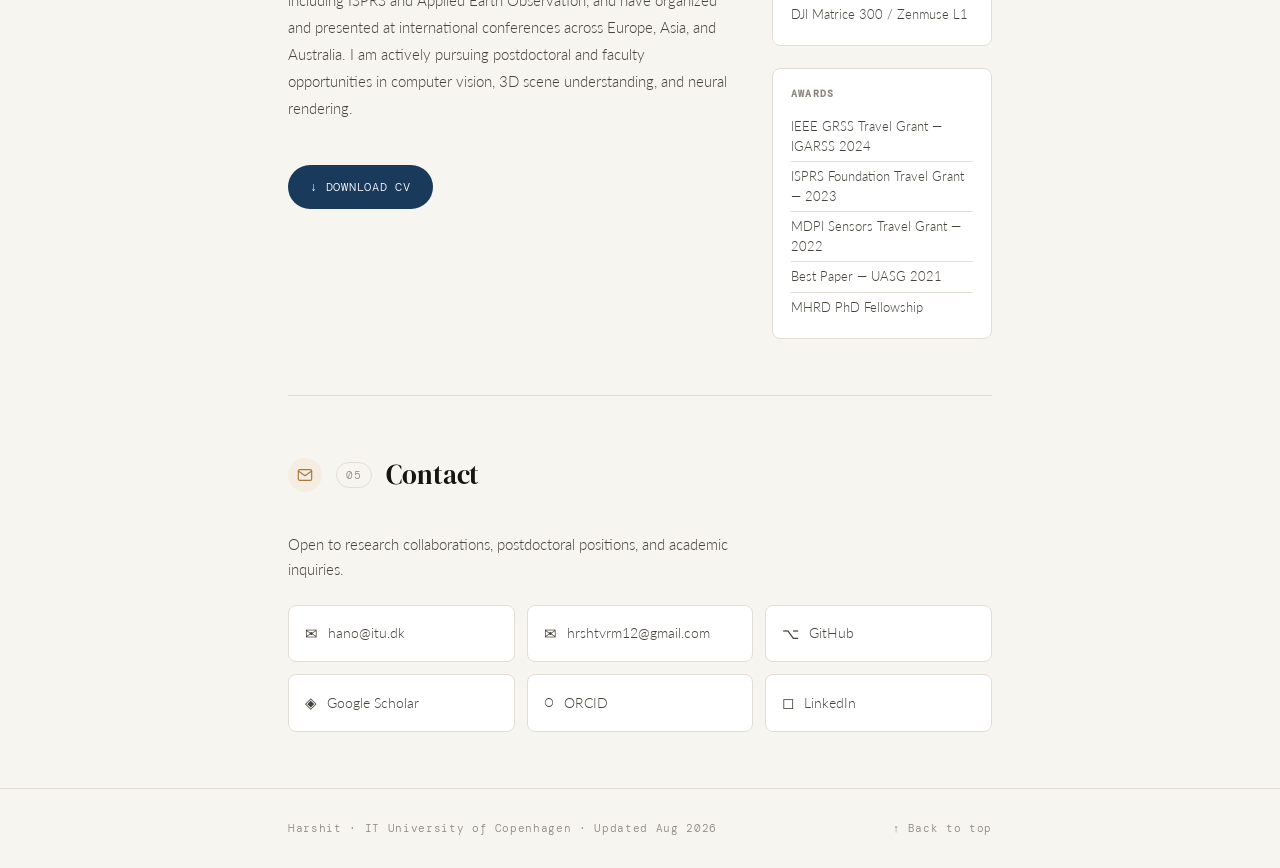
==== commit 02061a25: "Add new publication entry for 2026 conference Added a new publication entry with details including t" ====
--- a/index.html
+++ b/index.html
@@ -709,6 +709,19 @@
             </div>
           </div>
         </div>
+
+       <div class="pub-group" id="pub-conf">
+          <div class="pub-item">
+            <span class="pub-year">2026</span>
+            <div>
+              <p class="pub-title">Eigenvalue-Based Geometric Analysis for SfM, NeRF, and 3D Gaussian Splatting Reconstructions</p>
+              <p class="pub-authors">Harshit</p>
+              <p class="pub-venue">9th International ISPRS Workshop Low-Cost 3D - Sensors, Algorithms, Applications (LC3D), Braunschweig, Germany</p>
+              <div class="pub-actions">
+                <a class="pub-action" href="assets/LC3D_poster.pdf" target="_blank" rel="noopener">See Poster ↗</a>
+              </div>
+            </div>
+          </div>
 
        <div class="pub-group" id="pub-conf">
           <div class="pub-item">
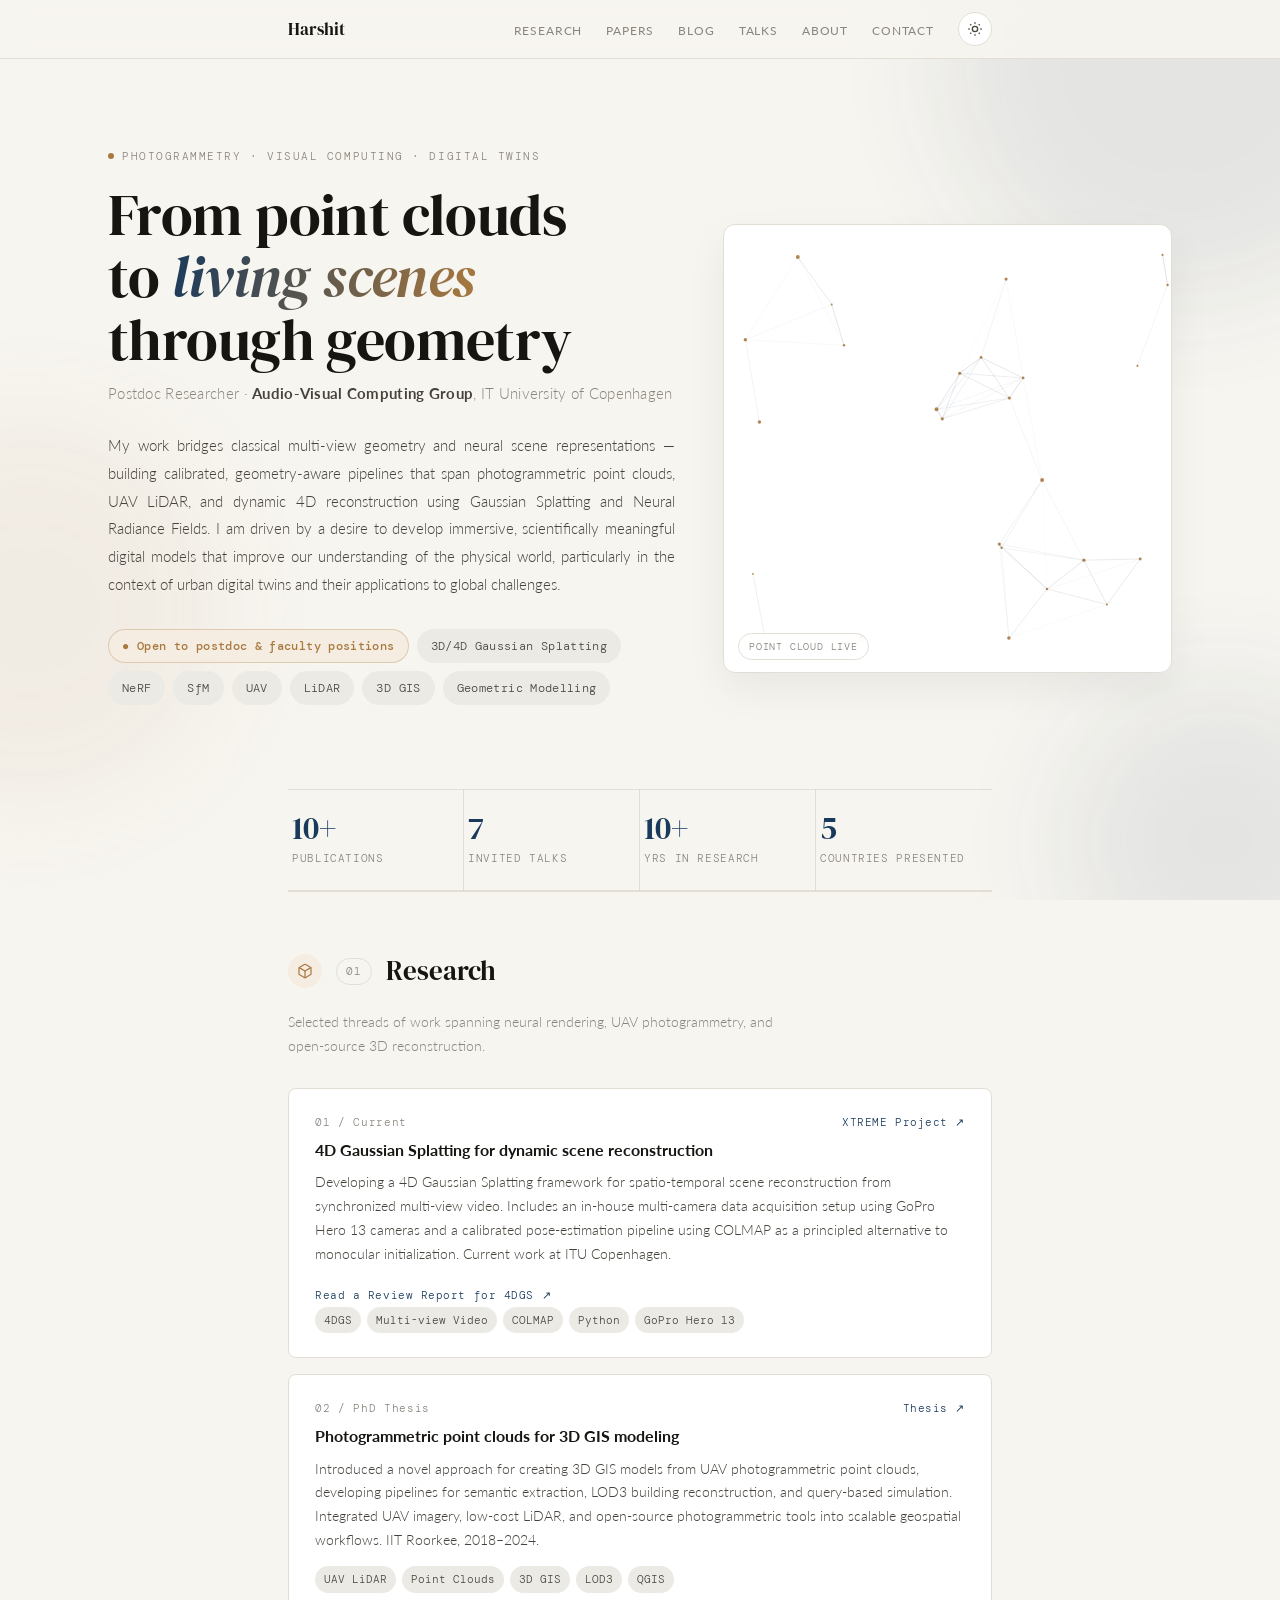
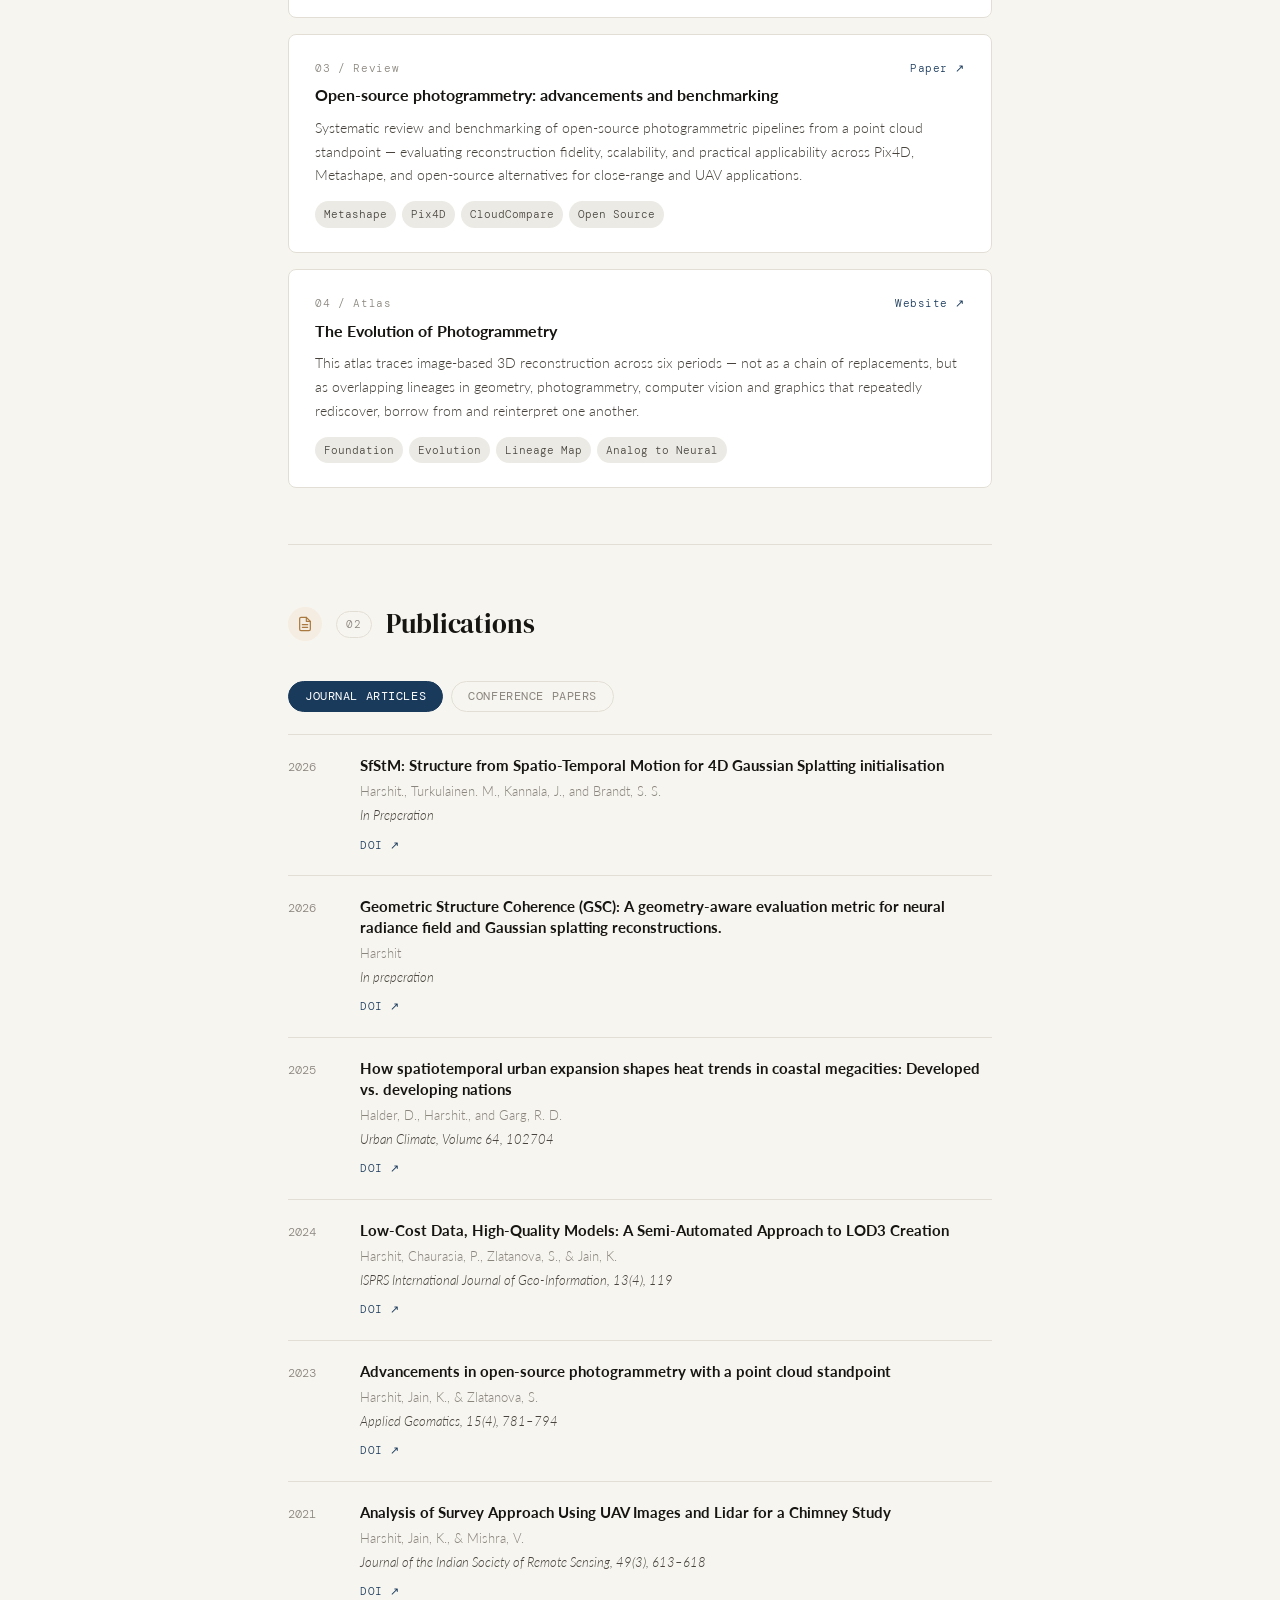
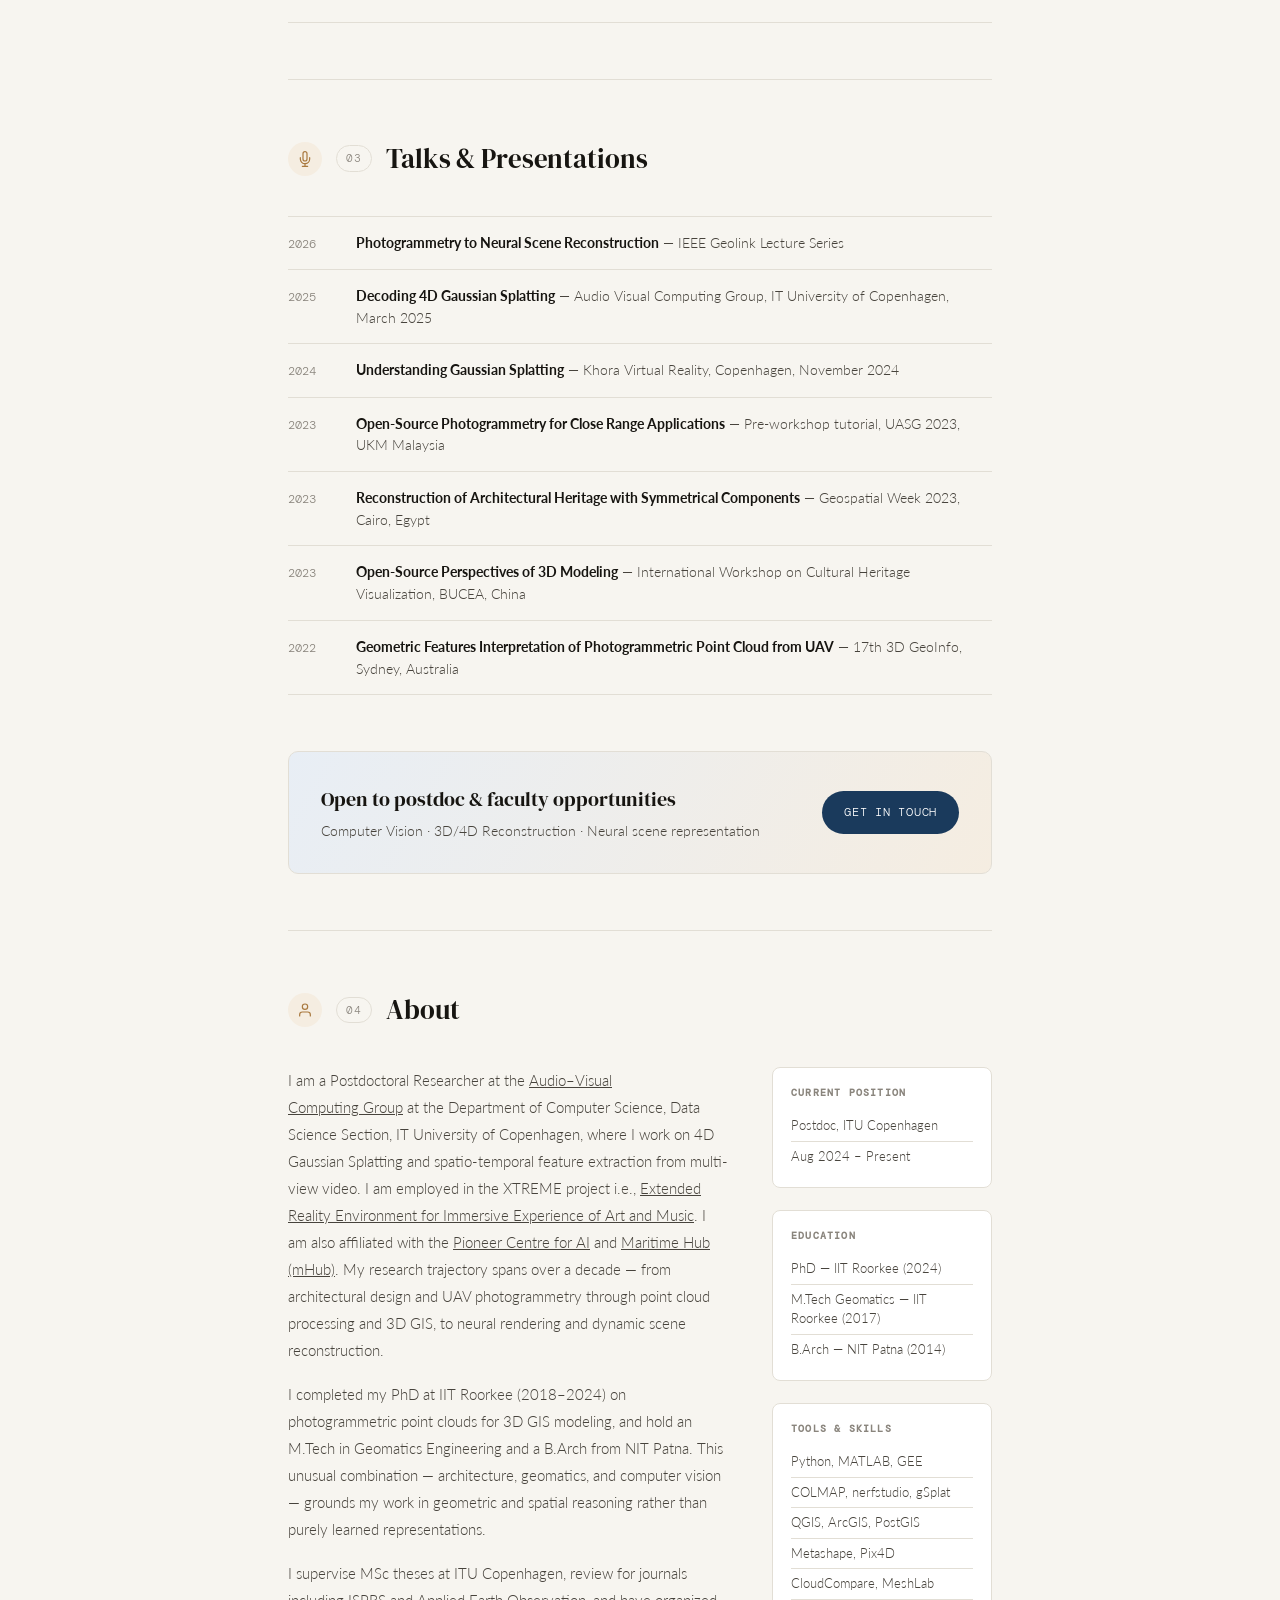
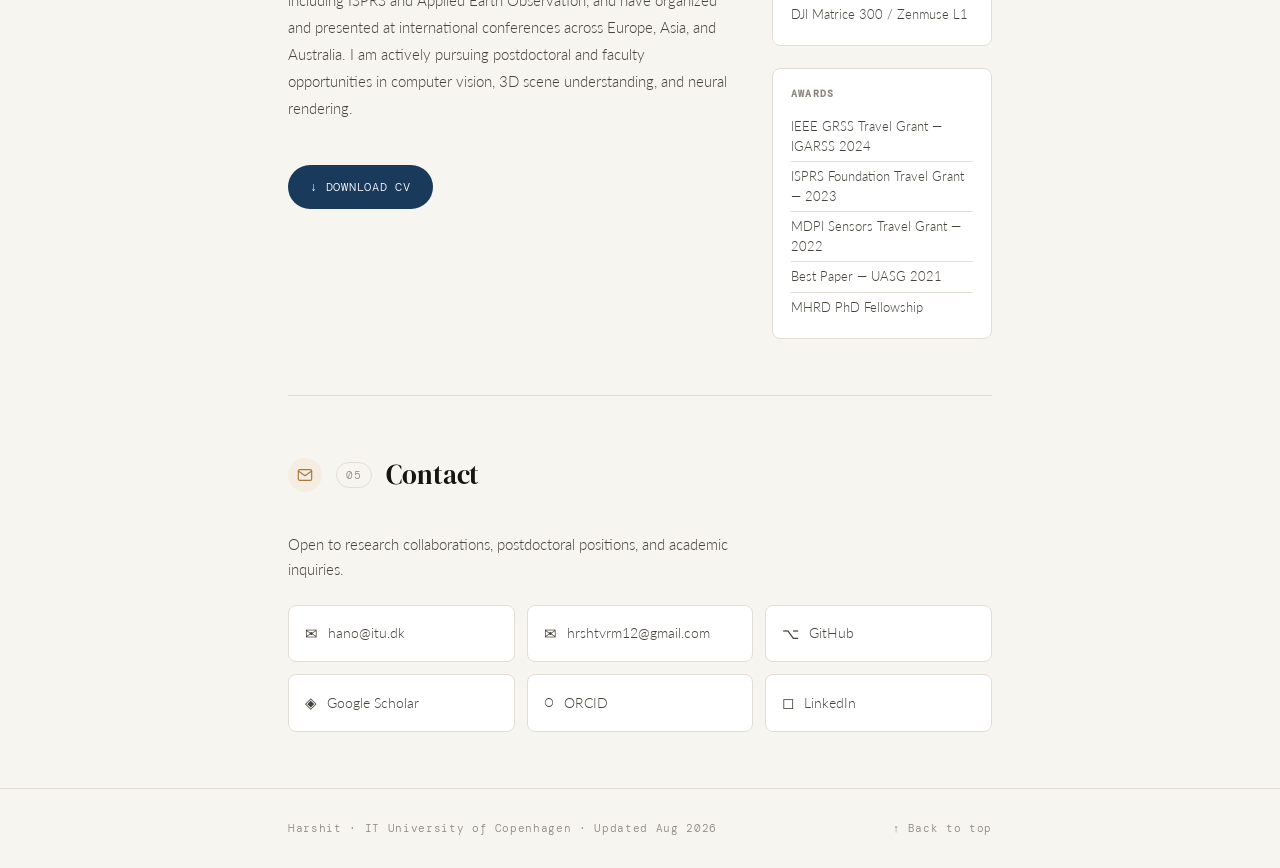
==== commit 6ea95638: "Remove unused publication group div Removed unused div for publication group." ====
--- a/index.html
+++ b/index.html
@@ -723,7 +723,6 @@
             </div>
           </div>
 
-       <div class="pub-group" id="pub-conf">
           <div class="pub-item">
             <span class="pub-year">2026</span>
             <div>
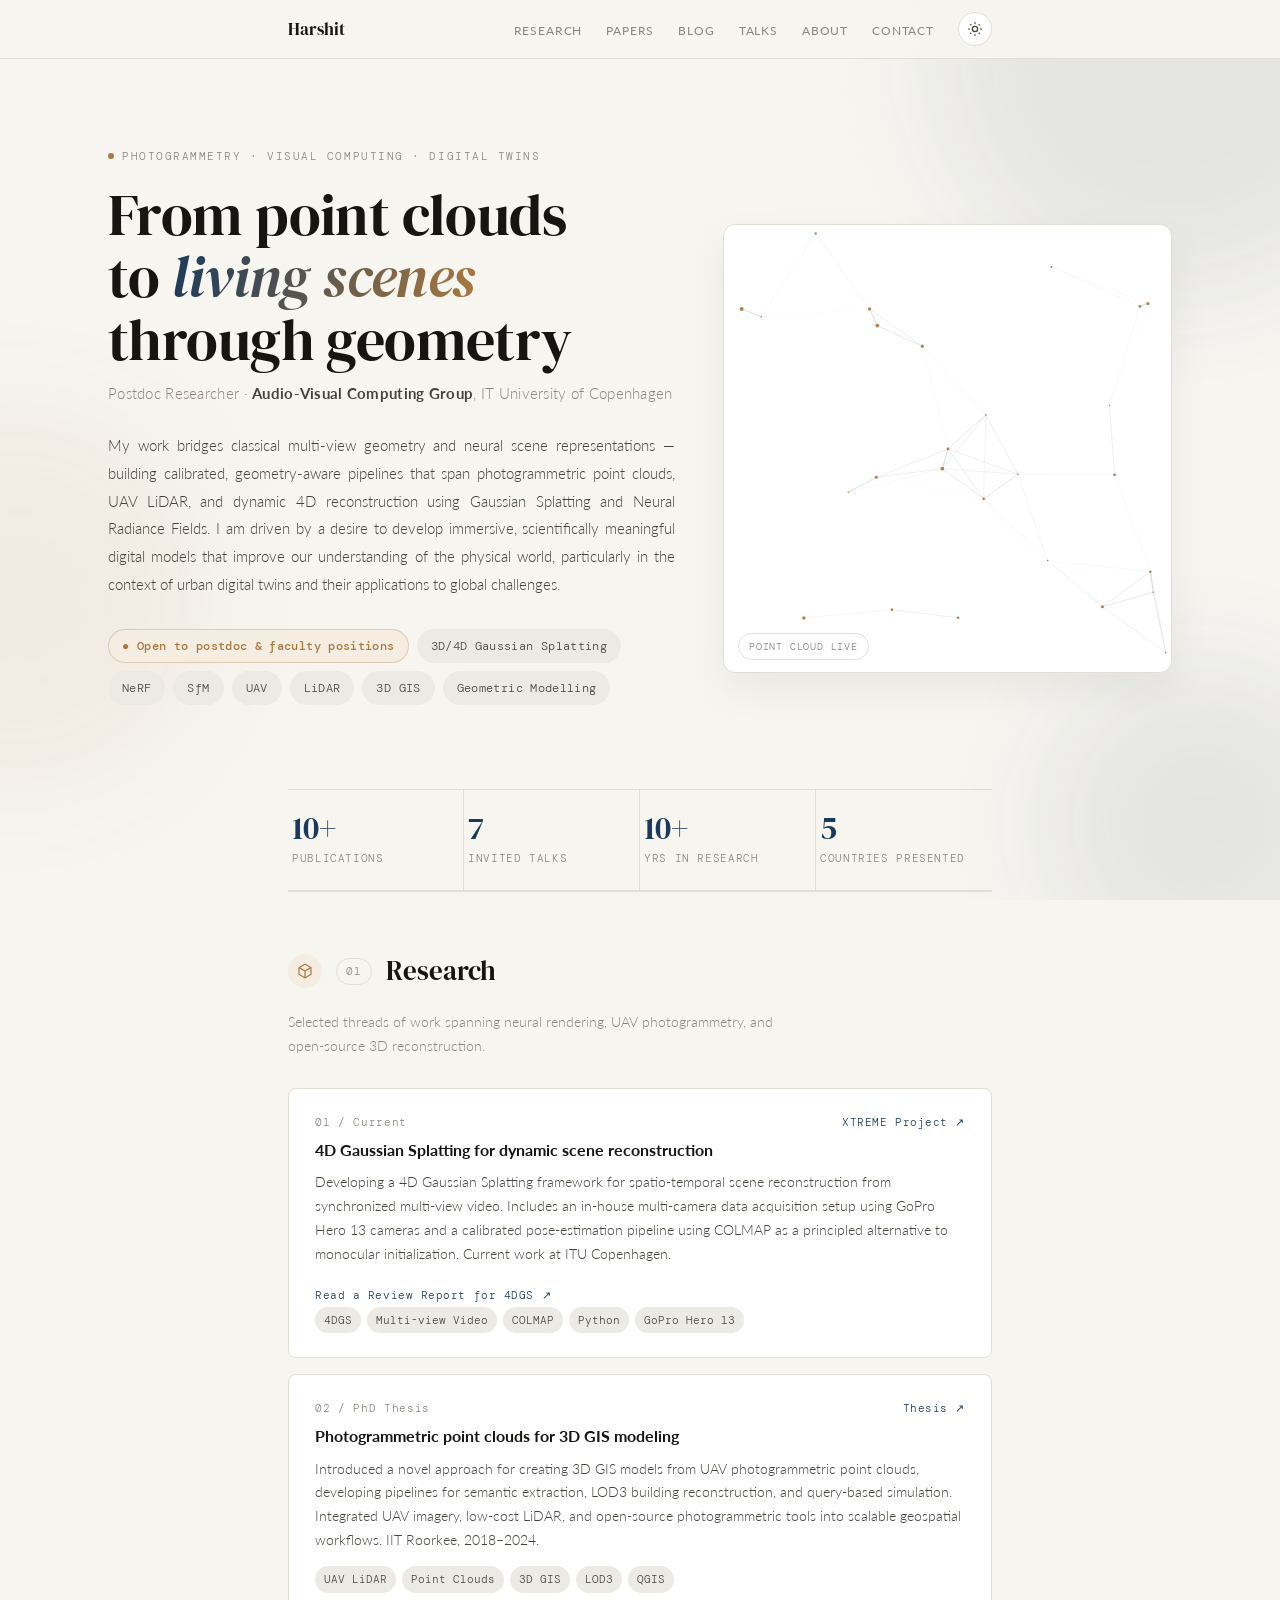
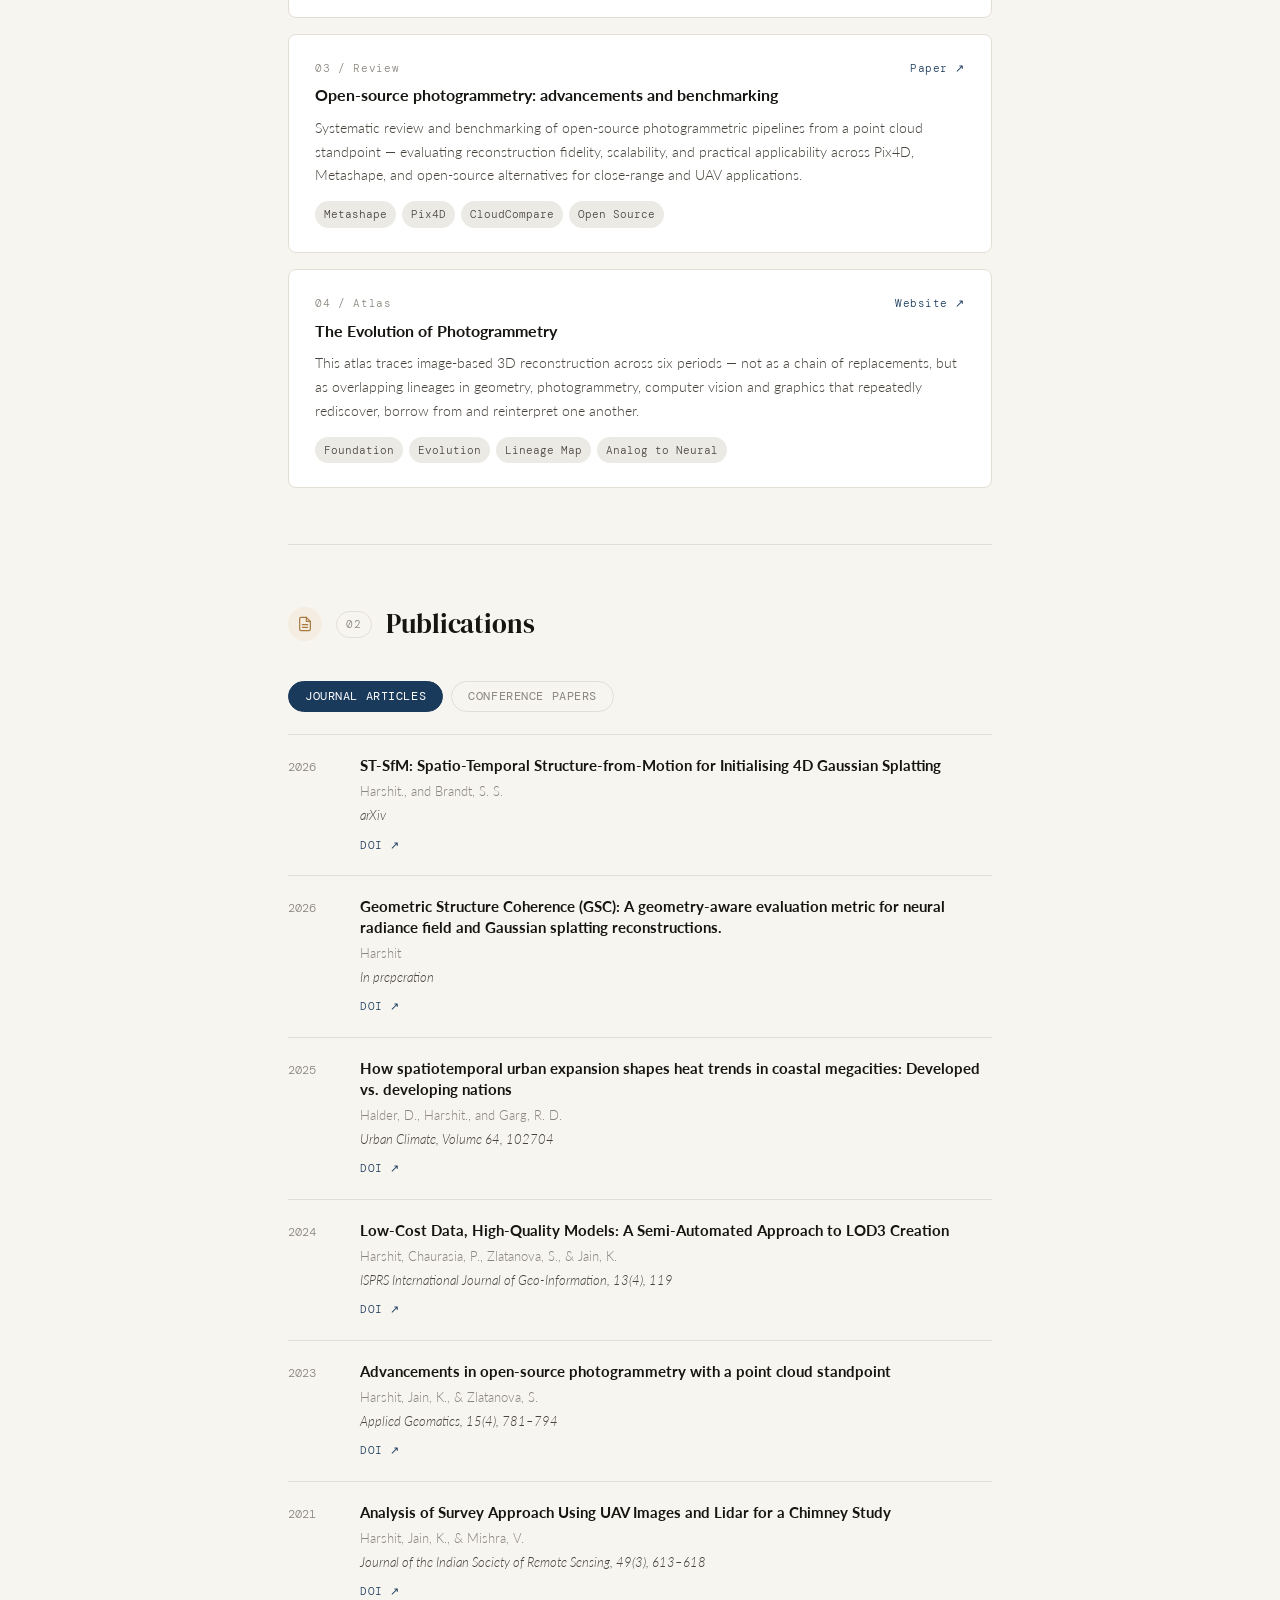
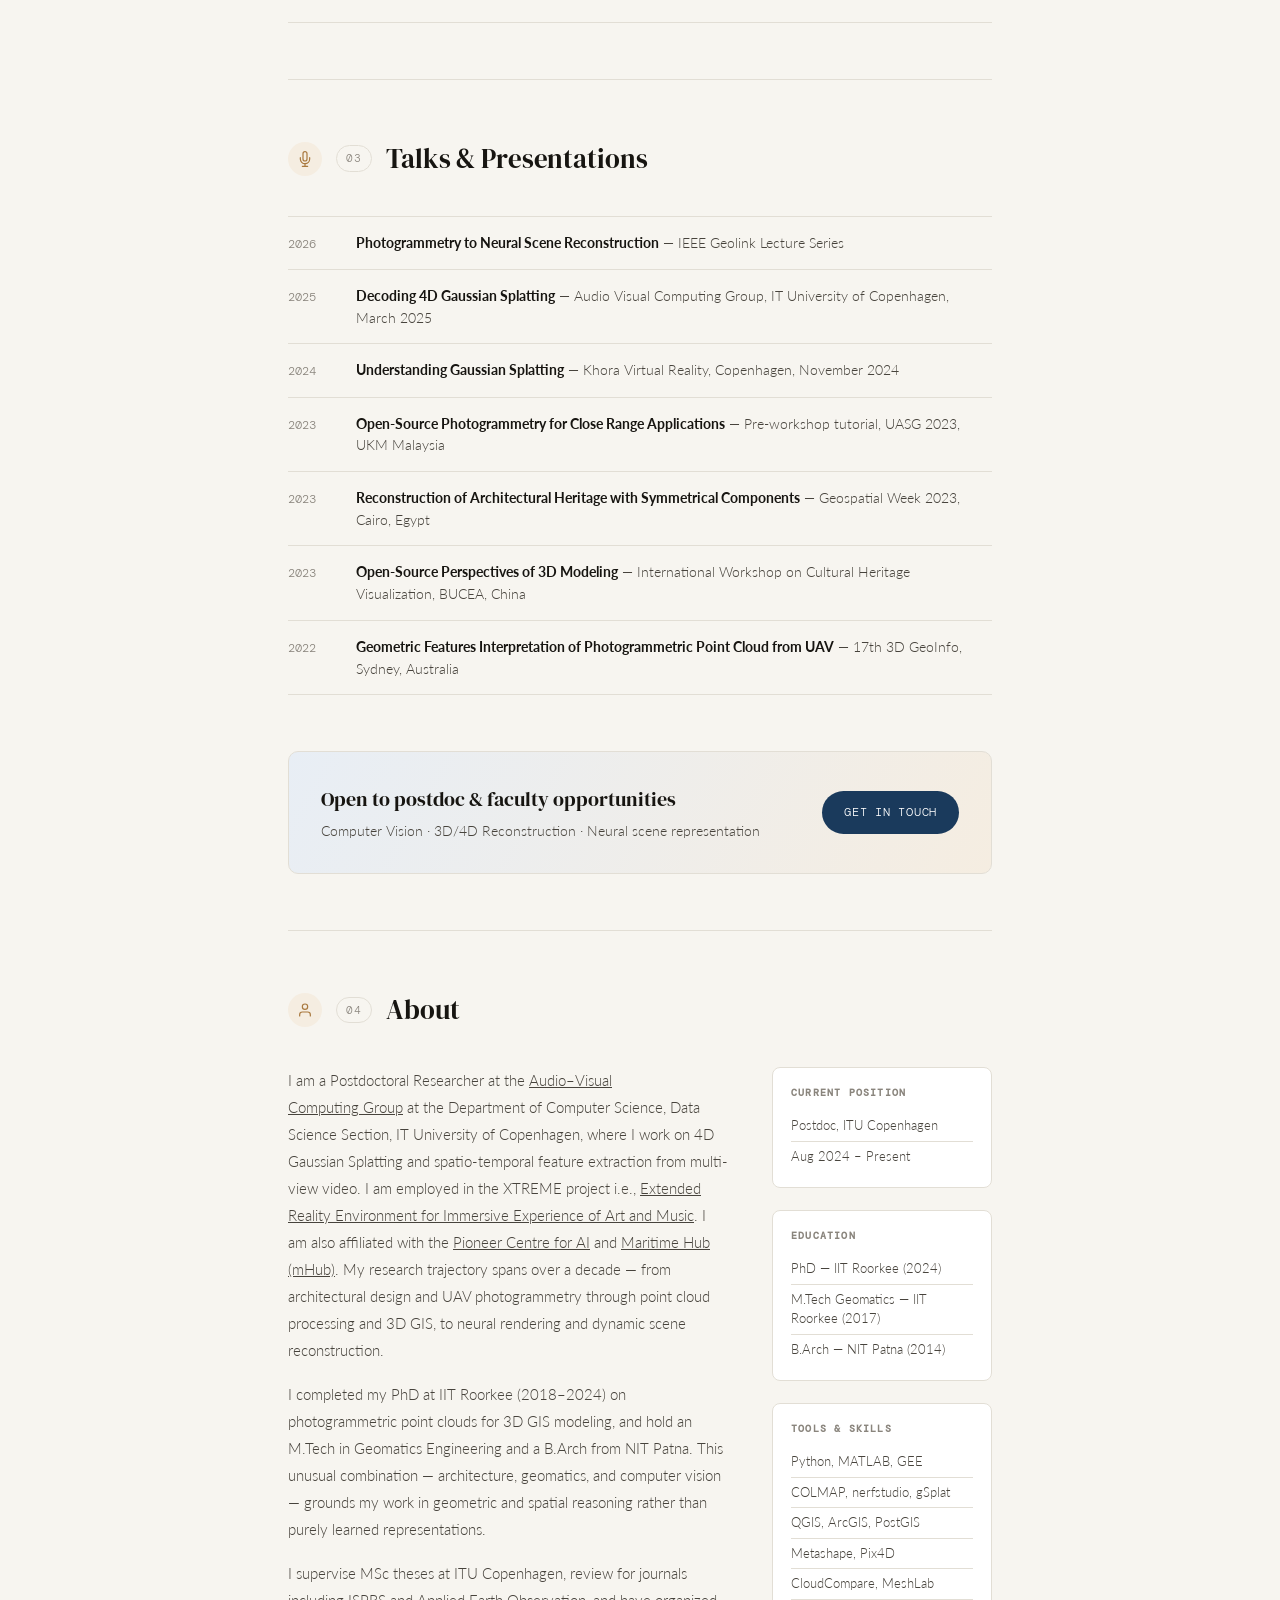
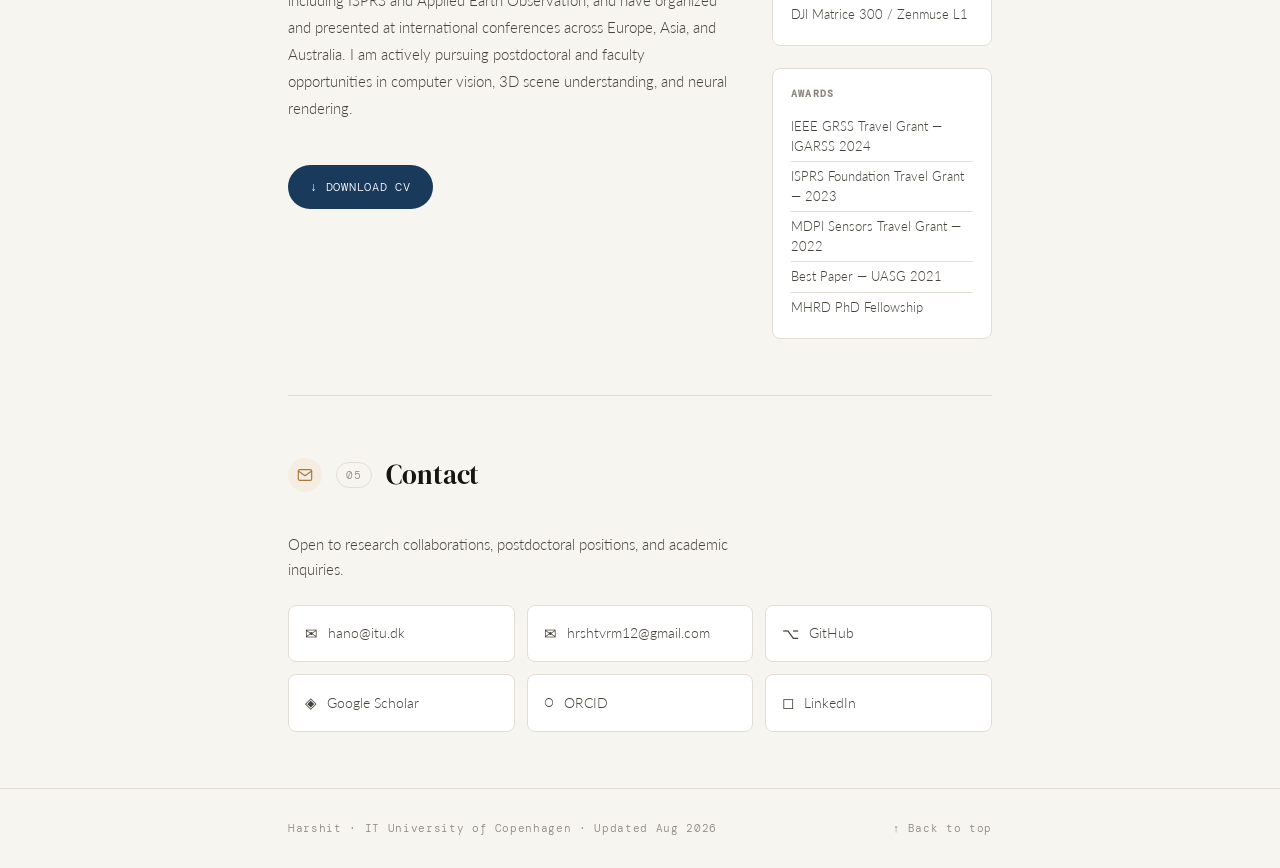
==== commit e93326b9: "Update publication details in index.html" ====
--- a/index.html
+++ b/index.html
@@ -640,11 +640,11 @@
           <div class="pub-item">
             <span class="pub-year">2026</span>
             <div>
-              <p class="pub-title">SfStM: Structure from Spatio-Temporal Motion for 4D Gaussian Splatting initialisation</p>
-              <p class="pub-authors">Harshit., Turkulainen. M., Kannala, J., and Brandt, S. S. </p>
-              <p class="pub-venue">In Preperation</p>
-              <div class="pub-actions">
-                <a class="pub-action" href=# target="_blank">DOI ↗</a>
+              <p class="pub-title">ST-SfM: Spatio-Temporal Structure-from-Motion for Initialising 4D Gaussian Splatting</p>
+              <p class="pub-authors">Harshit., and Brandt, S. S. </p>
+              <p class="pub-venue">arXiv</p>
+              <div class="pub-actions">
+                <a class="pub-action" href="https://doi.org/10.48550/arXiv.2611.32231" target="_blank">DOI ↗</a>
               </div>
             </div>
           </div>
